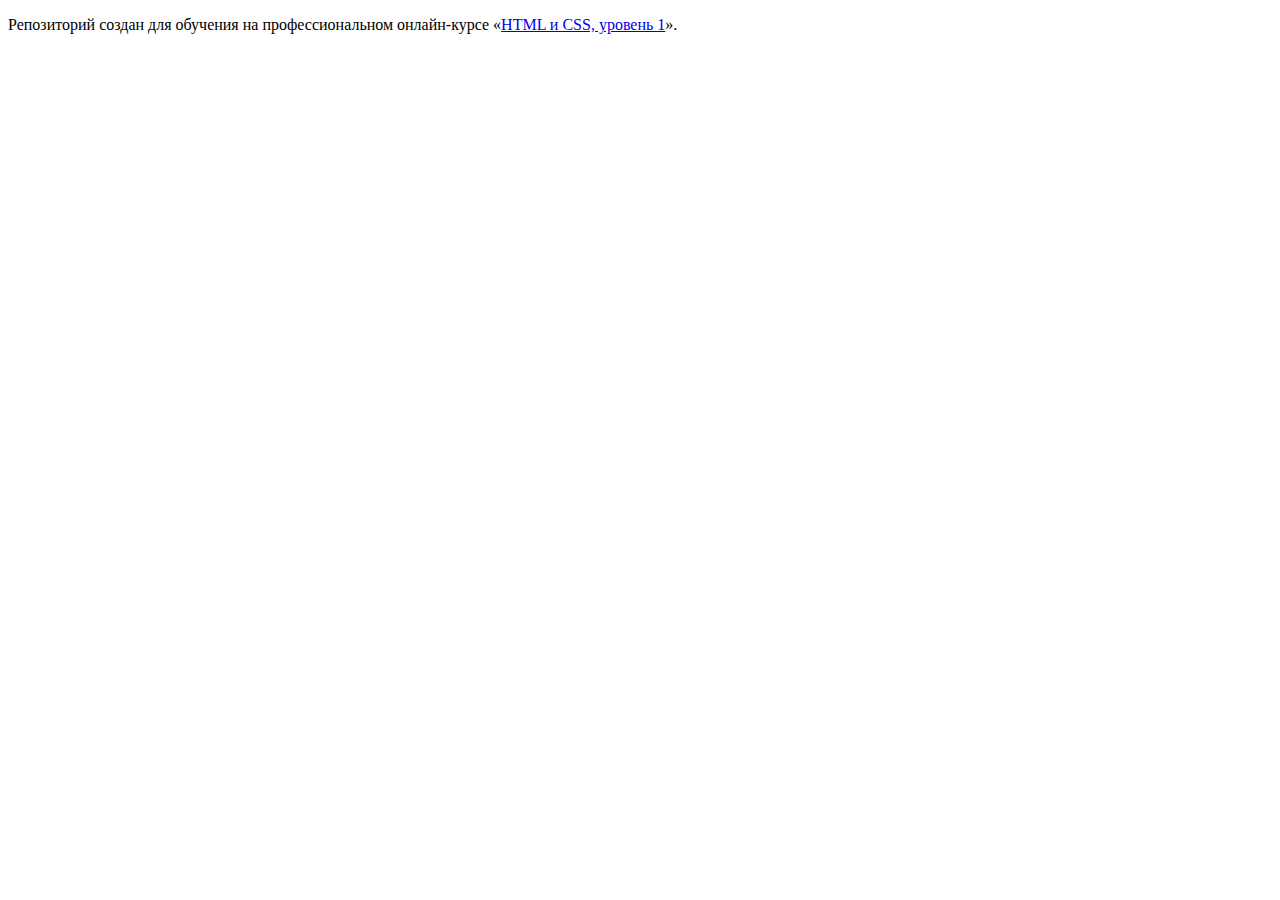
==== index.html @ 5b6b8fe6 ":hatching_chick:" ====
<!DOCTYPE html>
<html lang="ru">
  <head>
    <meta charset="utf-8">
    <title>HTML Academy: Девайс</title>
  </head>
  <body>

    <p>Репозиторий создан для обучения на профессиональном онлайн‑курсе «<a href="https://htmlacademy.ru/intensive/htmlcss">HTML и CSS, уровень 1</a>».</p>

  </body>
</html>
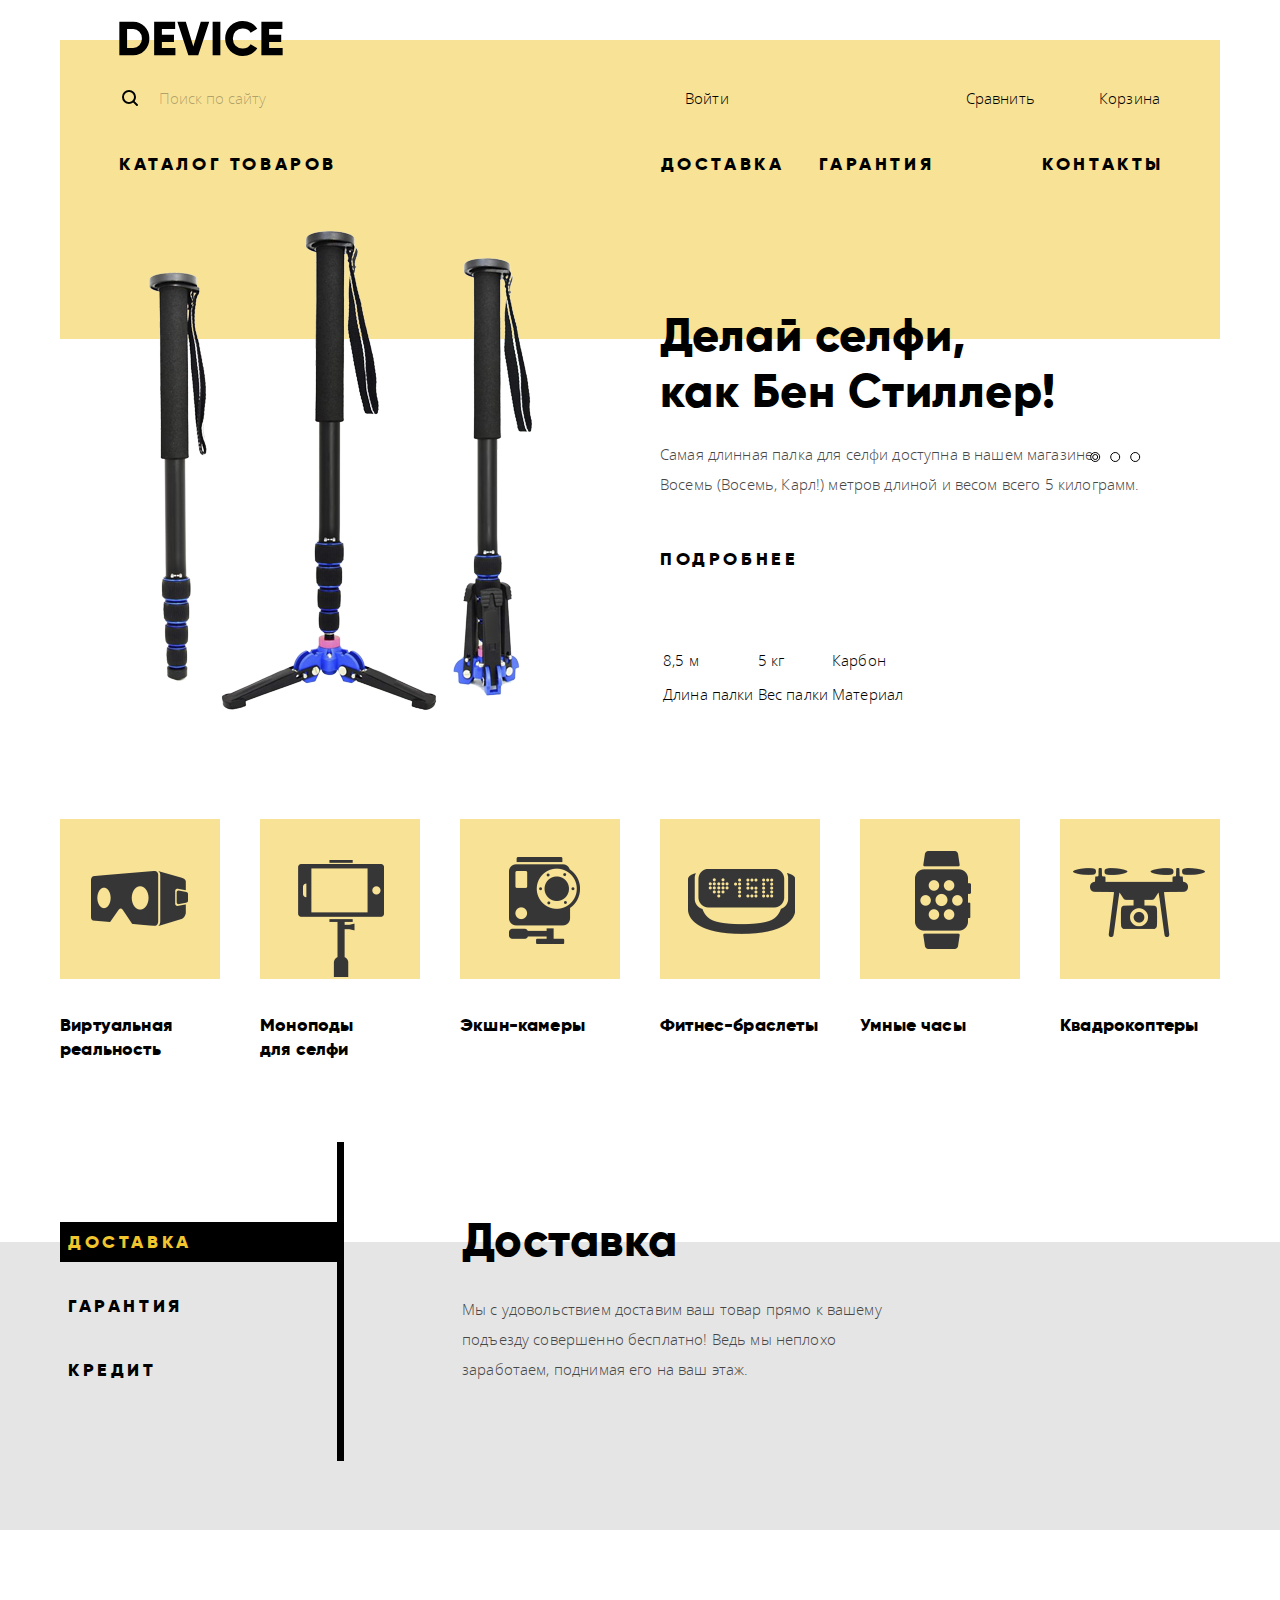
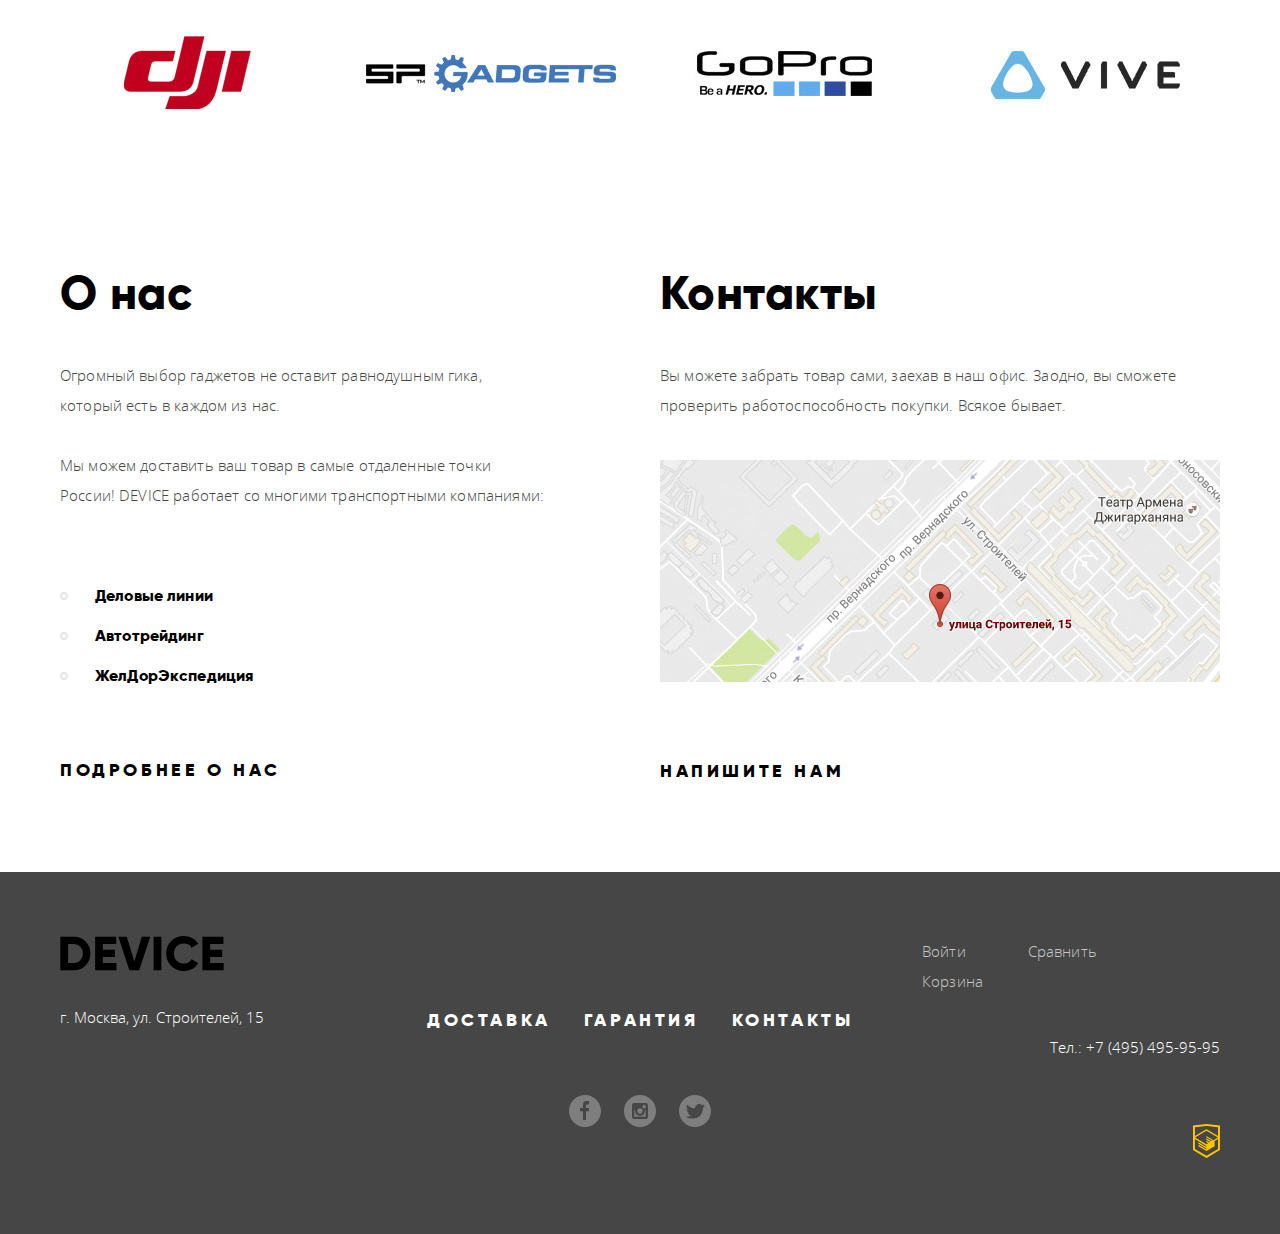
==== commit 55981c4e: "Device22.03" ====
--- a/index.html
+++ b/index.html
@@ -1,12 +1,251 @@
 <!DOCTYPE html>
 <html lang="ru">
-  <head>
-    <meta charset="utf-8">
-    <title>HTML Academy: Девайс</title>
-  </head>
-  <body>
-
-    <p>Репозиторий создан для обучения на профессиональном онлайн‑курсе «<a href="https://htmlacademy.ru/intensive/htmlcss">HTML и CSS, уровень 1</a>».</p>
-
-  </body>
+    <head>
+       <meta charset="utf-8">
+       <title>HTML Academy: Девайс</title>
+       <link rel="stylesheet" href="css/normalize.css">
+       <link rel="stylesheet" href="css/style.css">
+    </head>
+   <body>
+        <header>
+           <div class="container">
+                <h1 class="visually-hidden">Интернет-магазин Девайс</h1>
+                <a class="header-logo" href="#">
+                   <img src="img/svg/logo-device.svg" width="164" height="35" alt="Логотип интернет-магазина «Девайс»">
+                </a>
+                <div class="header-top-wrapper">
+                    <form class="search-form" tabindex="0">
+                        <label for="search-field" class="visually-hidden">Поиск по сайту</label>  
+                        <input type="search" name="search" placeholder="Поиск по сайту" class="search-field" id="search-field">
+                        <div class="actions">
+                            <button type="submit" class="search-button">Найти</button>
+                        </div>
+                    </form>
+                    <ul class="header-user-navigation">
+                        <li class=""><a href="#" class="login-link">Войти</a></li>
+                        <li><a href="#" class="compare-link">Сравнить</a></li>
+                        <li><a href="#" class="basket-link">Корзина</a></li>
+                    </ul>
+                </div>
+                <nav class="main-navigation">
+                    <ul class="site-navigation">
+                        <li class="site-nav-catalog" tabindex="0"><a href="#">Каталог товаров</a>
+                            <ul class="sub-nav">
+                              <div class="sub-nav-wrapper">
+                                   <div class="sub-nav-left">
+                                        <li><a href="#">Виртуальная реальность</a></li>
+                                        <li><a href="catalog.html">Моноподы для селфи</a></li>
+                                        <li><a href="#">Экшн-камеры</a></li>                            
+                                    </div>
+                                    <div class="sub-nav-middle">
+                                        <li><a href="#">Фитнес-браслеты</a></li>                            
+                                        <li><a href="#">Умные часы</a></li>
+                                    </div>   
+                                    <li><a href="#">Квадрокоптеры</a></li>
+                                </div>
+                            </ul>
+                        </li>
+                        <li class="site-nav-delivery"><a href="#">Доставка</a></li>
+                        <li class="site-nav-guarantee"><a href="#">Гарантия</a></li>
+                        <li><a href="#">Контакты</a></li>
+                    </ul>
+                </nav>
+            </div> 
+        </header>
+        <main>
+           <div class="container">
+                <section class="main-benefits-slider">
+                    <h2 class="visually-hidden">Спецпредложения</h2>
+                    <input class="visually-hidden" type="radio" id="benefit-1" name="toggle-benefit" checked>
+                    <input class="visually-hidden" type="radio" id="benefit-2" name="toggle-benefit">
+                    <input class="visually-hidden" type="radio" id="benefit-3" name="toggle-benefit">
+                    <div class="slider-controls-benefits">
+                        <label class="slider-controls-benefit--1" for="benefit-1">Первый слайд</label>
+                        <label class="slider-controls-benefit--2" for="benefit-2">Второй слайд</label>
+                        <label class="slider-controls-benefit--3" for="benefit-3">Третий слайд</label>
+                    </div>
+                    <ul class="slider-list-benefits">
+                        <li class="slider-benefit">
+                          <div class="slider-benefit-wrapper">
+                               <div class="slider-image">
+                                    <img src="img/slider-1.png" width="384" height="486" alt="Селфи палки">
+                                </div>
+                                <div class="slider-content">
+                                    <p class="slider-title">Делай селфи, <br> как Бен Стиллер!</p>
+                                    <p class="slider-text slider-text--1">Самая длинная палка для селфи доступна в нашем магазине. Восемь (Восемь, Карл!) метров длиной и весом всего 5 килограмм.</p>
+                                    <a href="" class="button">Подробнее</a>
+                                    <table>
+                                        <tr>
+                                            <td>8,5 м</td>
+                                            <td>5 кг</td>
+                                            <td>Карбон</td>
+                                        </tr>
+                                        <tr>                                                
+                                            <td>Длина палки</td>
+                                            <td>Вес палки</td>
+                                            <td>Материал</td>
+                                        </tr>
+                                    </table>
+                                </div>
+                            </div>
+                        </li>
+                        <li class="slider-benefit">
+                          <div class="slider-benefit-wrapper">
+                               <div class="slider-image">
+                                   <img src="img/slider-2.png" width="345" height="485" alt="Фитнес-браслеты">
+                               </div>                            
+                                <div class="slider-content">
+                                    <p class="slider-title">Худеем <br> правильно!</p>
+                                    <p class="slider-text slider-text--2">Мотивирующие фитнес-браслеты помогут найти в себе силы не пропускать занятия и соблюдать диету.</p>
+                                    <a href="" class="button">Подробнее</a>
+                                    <table>
+                                        <tr>
+                                            <td>Без подзарядки</td>
+                                        </tr>
+                                        <tr>
+                                            <td>48 часов</td>
+                                        </tr>
+                                    </table>
+                                </div>
+                            </div>
+                        </li>
+                        <li class="slider-benefit">
+                          <div class="slider-benefit-wrapper">
+                               <div class="slider-image">
+                                    <img src="img/slider-3.png" width="526" height="334" alt="Квадрокоптер">
+                                </div>
+                                <div class="slider-content">
+                                    <p class="slider-title">Порхает как бабочка, жалит как пчела!</p>
+                                    <p class="slider-text slider-text--3">Этот обычный, на первый взгляд, квадрокоптер оснащен мощным лазером, замаскированным под стандартную камеру.</p>
+                                    <a href="" class="button">Подробнее</a>
+                                    <table>
+                                        <tr>
+                                            <td>Дальность полета</td>
+                                            <td>Радиус поражения</td>
+                                        </tr>
+                                        <tr>
+                                            <td>800 м</td>
+                                            <td>50 м</td>
+                                        </tr>
+                                    </table>
+                                </div> 
+                             </div>   
+                        </li>
+                    </ul>              
+                </section>
+                <section class="main-catalog">
+                    <h2 class="visually-hidden">Каталог товаров</h2>
+                    <ul class="main-catalog-list">
+                        <li><a href="#" class="main-catalog-element--1">Виртуальная реальность</a></li>
+                        <li><a href="#" class="main-catalog-element--2">Моноподы для селфи</a></li>
+                        <li><a href="#" class="main-catalog-element--3">Экшн-камеры</a></li>
+                        <li><a href="#" class="main-catalog-element--4">Фитнес-браслеты</a></li>
+                        <li><a href="#" class="main-catalog-element--5">Умные часы</a></li>
+                        <li><a href="#" class="main-catalog-element--6">Квадрокоптеры</a></li>
+                    </ul>
+                </section>
+            </div>
+            <section class="main-services">
+               <div class="container">
+                    <h2 class="visually-hidden">Сервисы</h2>
+                    <input class="visually-hidden" type="radio" id="service-1" name="toggle-service" checked>
+                    <input class="visually-hidden" type="radio" id="service-2" name="toggle-service">
+                    <input class="visually-hidden" type="radio" id="service-3" name="toggle-service">
+                    <ul class="slider-controls-services">
+                        <li><label class="slider-controls-service--1 button" for="service-1">Доставка</label></li>
+                        <li><label class="slider-controls-service--2 button" for="service-2">Гарантия</label></li>
+                        <li><label class="slider-controls-service--3 button" for="service-3">Кредит</label></li>
+                    </ul>
+                    <ul class="slider-list-services">
+                        <li class="slider-service slider-service--1">
+                            <h3>Доставка</h3>
+                            <p>Мы с удовольствием доставим ваш товар прямо к вашему подъезду совершенно бесплатно! Ведь мы неплохо заработаем, поднимая его на ваш этаж.</p>
+                        </li>
+                        <li class="slider-service slider-service--2">
+                            <h3>Гарантия</h3>
+                            <p>Если из-за возгорания купленного у нас товара у вас сгорит дом — не переживайте, мы выдадим вам новый.</p>
+                            <p>Товар, не дом, конечно же.</p>
+                        </li>
+                        <li class="slider-service slider-service--3">
+                            <h3>Кредит</h3>
+                            <p>Залезть в долговую яму стало проще! Кредитные консультанты подберут для вас наиболее выгодные условия кредита. Выгодные для нашего банка, разумеется.</p>
+                        </li>                             
+                    </ul>
+                </div> 
+            </section>
+            <div class="container">
+                <section class="popular-brand">
+                    <h2 class="visually-hidden">Производители</h2>
+                    <ul class="brand-list">
+                        <li><a href=""><img src="img/logo-1.jpg" alt="DJI" width="260" height="100"></a></li>
+                        <li><a href=""><img src="img/logo-2.jpg" alt="SP Gadgets" width="260" height="100"></a></li>
+                        <li><a href=""><img src="img/logo-3.jpg" alt="GoPro" width="260" height="100"></a></li>
+                        <li><a href=""><img src="img/logo-4.jpg" alt="VIVE" width="260" height="100"></a></li>
+                    </ul>
+                </section>
+                <div class="main-down-wrapper">
+                    <section class="extra-benefits">
+                        <h2>О нас</h2>
+                        <p>Огромный выбор гаджетов не оставит равнодушным гика, который есть в каждом из нас.</p>
+                        <p>Мы можем доставить ваш товар в самые отдаленные точки России! DEVICE работает со многими транспортными компаниями:</p>
+                        <ul class="delivery-option">
+                            <li>Деловые линии</li>
+                            <li>Автотрейдинг</li>
+                            <li>ЖелДорЭкспедиция</li>
+                        </ul>
+                        <a class="button" href="#">Подробнее о нас</a>
+                    </section>
+                    <section class="main-contacts">
+                        <h2>Контакты</h2>
+                        <p>Вы можете забрать товар сами, заехав в наш офис. Заодно, вы сможете проверить работоспособность покупки. Всякое бывает.</p>
+                        <figure class="map-address">
+                            <a href="img/map-popup.jpg" class="button-map">
+                                <img src="img/map.jpg" width="560" height="222" alt="Офис компании по адресу г. Москва, ул. Строителей, 15">
+                            </a>
+                        </figure>
+                        <a class="contact-button button" href="writeus.html">Напишите нам</a>
+                    </section>
+                </div>
+            </div>
+       </main>
+       <footer>
+           <div class="container">
+               <div class="footer-left-wrapper">
+                    <a class="footer-logo">
+                        <img src="img/svg/logo-device.svg" width="164" height="35" alt="Логотип интернет-магазина «Девайс»">
+                    </a>                
+                    <p>г. Москва, ул. Строителей, 15</p>
+                </div>
+                <div class="footer-middle-wrapper">
+                    <ul class="footer-navigation">
+                        <li><a href="#">Доставка</a></li>
+                        <li><a href="#">Гарантия</a></li>
+                        <li><a href="#">Контакты</a></li>
+                    </ul>
+                    <ul class="footer-social">
+                        <li><a class="social-button" href="#"><span class="visually-hidden">Фейсбук</span>
+                            <svg xmlns="http://www.w3.org/2000/svg" width="32" height="32" viewBox="0 0 32 32"><path fill="#FFF" d="M16 0C7.164 0 0 7.163 0 16s7.164 16 16 16c8.837 0 16-7.164 16-16S24.837 0 16 0zm4.062 9.455h-3.021v3.444h3.021v3.445h-3.021v8.61H14.02v-8.61H11v-3.445h3.021V9.455c0-1.902 1.353-3.445 3.021-3.445h3.021v3.445z"/></svg>
+                        </a></li>
+                        <li><a class="social-button" href="#"><span class="visually-hidden">Инстаграм</span>
+                            <svg xmlns="http://www.w3.org/2000/svg" width="32" height="32" viewBox="0 0 32 32"><g fill="#FFF"><path d="M20.916 16a4.938 4.938 0 1 1-9.877 0c0-.394.051-.773.138-1.14h-.897v6.838h11.396V14.86h-.897c.086.367.137.746.137 1.14z"/><path d="M15.978 18.659c1.466 0 2.659-1.193 2.659-2.659s-1.193-2.659-2.659-2.659c-1.466 0-2.659 1.193-2.659 2.659s1.192 2.659 2.659 2.659zM18.637 10.302h3.039v3.039h-3.039z"/><path d="M16 0C7.164 0 0 7.164 0 16c0 8.837 7.164 16 16 16 8.837 0 16-7.163 16-16 0-8.836-7.163-16-16-16zm7.955 21.698a2.285 2.285 0 0 1-2.279 2.279H10.279A2.285 2.285 0 0 1 8 21.698V10.302a2.286 2.286 0 0 1 2.279-2.279h11.396a2.286 2.286 0 0 1 2.279 2.279v11.396z"/></g></svg>
+                        </a></li>
+                        <li><a class="social-button" href="#"><span class="visually-hidden">Твиттер</span>
+                            <svg xmlns="http://www.w3.org/2000/svg" width="32" height="32" viewBox="0 0 32 32"><path fill="#FFF" d="M16 0C7.164 0 0 7.164 0 16c0 8.837 7.164 16 16 16 8.837 0 16-7.163 16-16 0-8.836-7.163-16-16-16zm7.944 12.809c-.251 6.516-3.463 10.832-10.992 10.702h-.486c-.447 0-4.543-.443-5.344-1.823 2.479.19 4.247-.406 5.12-1.136-1.048-.289-2.923-.461-3.251-2.848.384.104.618.221 1.299.113-1.307-.824-2.758-1.519-2.679-3.643.311.317 1.164.518 1.46.457-.768-.233-2.149-3.244-.974-4.781 1.984 1.79 4.075 3.482 7.804 3.643.227-2.214 1.24-3.699 3.168-4.325 1.84-.479 3.255.26 3.901 1.138.737-.224 1.453-.466 2.193-.685-.004.833-.569 1.463-.935 1.709.747.165 1.423-.475 1.423-.475-.184.963-1.094 1.725-1.707 1.954z"/></svg>
+                        </a></li>
+                   </ul>
+               </div>
+               <div class="footer-right-wrapper">
+                    <ul class="footer-user-navigation">
+                        <li><a href="#" class="login-link">Войти</a></li>
+                        <li><a href="#" class="compare-link">Сравнить</a></li>
+                        <li><a href="#" class="basket-link">Корзина</a></li>
+                    </ul>
+                    <p>Тел.: +7 (495) 495-95-95</p>
+                    <a href="https://htmlacademy.ru/intensive/htmlcss"><span class="visually-hidden">htmlacademy.ru</span>
+                        <svg xmlns="http://www.w3.org/2000/svg" width="26.943" height="34.09" viewBox="0 0 26.943 34.09"><path fill="#FFC600" d="M13.62.017L13.472 0 0 1.412v24.661l13.473 8.017 13.43-7.99.042-.025V1.412L13.62.017zm11.399 12.11L13.495 5.334l-.001-.104-.087.05-.088-.056v.109L1.925 12.118V3.147l11.548-1.212L25.02 3.147v8.98zm-11.614-5.34L24.923 13.5l-4.479 2.64-7.093-4.221-.014 1.415 5.904 3.513-.86.507-5.03-2.992-.014 1.415 3.827 2.275-.782.523-3.031-1.787-.014 1.413 1.853 1.091-1.8 1.081-11.356-6.751 11.371-6.835zm-11.48 8.34l11.411 6.791.016 1.044-7.942-4.728-.015 1.416 7.979 4.795.018 1.076-7.973-4.74-.013 1.414 8.021 4.822.046.025 8.143-4.872-.011-5.177 3.415-2.036v10.021L13.472 31.85 1.925 24.979v-9.852z"/></svg>
+                    </a>
+                </div>
+            </div>
+       </footer>
+   </body>
 </html>
--- a/css/style.css
+++ b/css/style.css
@@ -0,0 +1,1235 @@
+@font-face {
+    font-family: 'gilroylight';
+    src: url('../fonts/gilroylight.woff') format('woff'),
+         url('../fonts/gilroylight.woff2') format('woff2');
+}
+
+@font-face {
+    font-family: 'gilroyextrabold';
+    src: url('../fonts/gilroyextrabold.woff') format('woff'),
+         url('../fonts/gilroyextrabold.woff2') format('woff2');
+}
+
+@font-face {
+    font-family: 'opensans';
+    src: url('../fonts/opensans.woff') format('woff'),
+         url('../fonts/opensans.woff2') format('woff2');
+}
+
+@font-face {
+    font-family: 'opensanslight';
+    src: url('../fonts/opensanslight.woff') format('woff'),
+         url('../fonts/opensanslight.woff2') format('woff2');
+}
+
+*, *::before, *::after {
+    box-sizing: inherit;
+}
+
+html {
+    box-sizing: border-box;
+}
+
+.content-box-component {
+    box-sizing: content-box;
+}
+
+body {
+    margin: 0;
+    padding: 0;
+    padding-top: 40px;
+    
+    font-family: 'opensanslight', Arial, sans-serif;
+    font-size: 15px;
+    line-height: 30px;
+    font-weight: 400;
+    letter-spacing: 0.15px;
+    color: #000000;
+    
+    background-color: #ffffff;
+}
+
+a {
+    text-decoration: none;
+}
+
+img {
+    max-width: 100%;
+    height: auto;
+}
+
+.visually-hidden:not(:focus):not(:active),
+input[type="checkbox"].visually-hidden,
+input[type="radio"].visually-hidden {
+    position: absolute;
+    
+    width: 1px;
+    height: 1px;
+    margin: -1px;
+    border: 0;
+    padding: 0;
+    
+    white-space: nowrap;
+    
+    clip-path: inset(100%);
+    clip: rect(0 0 0 0);
+    overflow: hidden;
+}
+
+.button {
+    display: inline-block;
+    vertical-align: middle;
+    
+    font-family: 'gilroyextrabold', Arial, sans-serif;
+    font-size: 18px;
+    line-height: 24px;
+    font-weight: 700;
+    letter-spacing: 3.6px;
+    color: #000000;
+    text-transform: uppercase;    
+    
+}
+
+.button:hover {
+    background-color: #f0c52e;
+}
+
+.button:focus {
+    color: rgba(0, 0, 0, 0.3);
+    
+    background-color: #f0c52e;
+}
+
+.container {
+    width: 1160px;
+    margin: 0 auto;
+    padding: 0;
+}
+
+
+
+header .container {
+    position: relative;
+    padding: 34px 56px 51px 59px;
+    
+    background-color: #f7e296;
+}
+
+.header-logo {
+    position: absolute;
+    
+    top: -19px;
+    left: 59px;
+}
+
+.header-top-wrapper {
+    display: flex;
+    flex-wrap: wrap;
+    align-items: baseline;
+    margin-bottom: 31px;
+}
+
+.search-form {
+    display: flex;  
+    position: relative;
+}
+
+.search-form::before {
+    content: "";
+    
+    position: absolute;
+    top: 16px;
+    left: 3px;
+    
+    width: 16px;
+    height: 16px;
+    
+    background-image: url("../img/svg/search.svg");
+    background-repeat: no-repeat;
+    background-position: 0 0 ;
+}
+
+.search-field {   
+    width: 356px;
+    padding: 9px 12px 8px 40px;
+    
+    font-size: 15px;
+    line-height: 30px;
+    
+    background-color: transparent;
+    border: none;
+    
+    outline: none; /* delete*/
+}
+
+.search-field:focus {
+    border-bottom: 2px solid #000000;
+}
+
+.search-field::-webkit-input-placeholder {
+    color: rgba(0, 0, 0, 0.3);
+}
+
+.search-field::placeholder {
+    color: rgba(0, 0, 0, 0.3);
+}
+
+.search-field:hover::-webkit-input-placeholder {
+    color: rgba(0, 0, 0, 0.6);
+}
+
+.search-field:hover::placeholder {
+    color: rgba(0, 0, 0, 0.6);
+}
+
+.search-field:focus::-webkit-input-placeholder {
+    color: #000000;
+}
+
+.search-field:focus::placeholder {
+    color: #000000;
+}
+
+.search-button {
+    padding: 14px 19px;
+    
+    background-color: transparent;
+    border: 2px solid #000000;
+}
+
+.search-button:hover {
+    color: #ffffff;
+    
+    background-color: #000000;
+}
+
+.search-button:focus {
+    color: rgba(255, 255, 255, 0.3);
+    
+    background-color: #000000;
+}
+
+.search-form .actions {
+    display: none;
+}
+
+.search-form:focus-within .actions {
+    display: block;
+}
+
+.header-user-navigation {
+    display: flex;
+    flex-wrap: wrap;
+    margin: 0;
+    padding: 0;
+    margin-left: auto;
+    
+    list-style: none;
+}
+
+.header-user-navigation a {
+    color: #000000;
+}
+
+.header-user-navigation .login-link {
+    margin-right: 217px;
+    padding-left: 27px;
+}
+
+.header-user-navigation .compare-link {
+    margin-right: 40px;
+    padding-left: 20px;
+}
+
+.header-user-navigation .basket-link {
+    margin-right: 4px;
+    padding-left: 24px;
+}
+
+.site-navigation {
+    display: flex;
+    flex-wrap: wrap;
+    position: relative;
+    margin: 0;
+    padding: 0;
+    
+    font-family: 'gilroyextrabold', Arial, sans-serif;
+    font-size: 18px;
+    line-height: 24px;
+    font-weight: 700;
+    letter-spacing: 3.6px;
+    text-transform: uppercase;
+    
+    list-style: none;
+}
+
+.site-navigation a {
+    color: #000000;
+}
+
+.site-nav-delivery {
+    margin-right: 35px;
+    margin-left: auto;
+}
+
+.site-nav-guarantee {
+    margin-right: 108px;
+}
+
+.sub-nav {
+    position: absolute;
+    left: -59px;
+    display: none;
+    
+    width: 1160px;
+    padding: 0;
+    margin: 0;
+    padding-top: 21px;
+    padding-left: 60px;
+    padding-right: 60px;
+    padding-bottom: 34px;
+    
+    list-style: none;
+    
+    background-color: #f7e296;
+    
+    z-index: 1;
+}
+
+.site-nav-catalog:hover .sub-nav,
+.site-nav-catalog:focus-within .sub-nav {
+  display: block;
+}
+
+.sub-nav-wrapper {
+    display: flex;
+    flex-wrap: wrap;  
+    align-items: baseline;
+    
+    font-family: 'opensanslight', Arial, sans-serif;
+    font-size: 15px;
+    line-height: 36px;
+    font-weight: 400;
+    letter-spacing: 0.15px;
+    text-transform: none;
+}
+
+.sub-nav-left {
+    margin-right: 58px;
+}
+
+.sub-nav-middle {
+    margin-right: 77px;
+}
+
+.main-benefits-slider {
+    position: relative;
+    padding-bottom: 106px;
+    
+    background-color: #ffffff;
+    background-image: linear-gradient(#f7e296 19%, #ffffff 19% );
+}
+
+.slider-benefit-wrapper {
+    display: flex;
+}
+
+.slider-image {
+    display: flex;
+    justify-content: center;
+    align-items: flex-start;
+    width: 560px;
+    height: 486px;
+}
+
+.slider-content {
+    width: 600px;
+    padding: 80px 60px 0 40px;
+}
+
+.slider-title {    
+    width: 502px;
+    margin: 0;
+    margin-bottom: 20px;
+    
+    font-family: 'gilroyextrabold', Arial, sans-serif;
+    font-size: 47px;
+    line-height: 56px;
+    font-weight: 700;
+    letter-spacing: 0.47px;
+}
+
+.slider-text {
+    margin: 0;
+    margin-bottom: 48px;
+    
+    color: #464646;
+}
+
+.slider-text--1 {
+    width: 482px;
+}
+
+.slider-text--2 {
+    width: 442px;
+}
+
+.slider-text--3 {
+    width: 452px;
+}
+
+.slider-benefit .button {
+    margin-bottom: 71px
+}
+
+.slider-controls-benefits {
+    position: absolute;
+    left: 98%;
+    top: 225px;
+    z-index: 50;
+    
+    width: 160px;
+    height: 10px;
+    
+    text-align: center;
+    font-size: 0;
+    transform: translateX(-98%);
+}
+
+.slider-controls-benefits label {
+    position: relative;
+    
+    display: inline-block;
+    width: 10px;
+    height: 10px;
+    padding: 10px;
+    
+    vertical-align: top;
+    
+    border-radius: 50%;
+    cursor: pointer; 
+}
+
+.slider-controls-benefits label::after {
+    content: "";
+    
+    position: absolute;
+    top: 0px;
+    left: 0px;
+    z-index: 1;
+    
+    width: 10px;
+    height: 10px;
+
+    background-color: #ffffff;
+    border: 1px solid #000000;
+    
+    border-radius: 50%;
+}
+
+.slider-list-benefits {
+    margin: 0;
+    padding: 0;
+    
+    list-style: none;
+}
+
+.slider-benefit {
+    display: none;
+}
+
+#benefit-1:checked ~ .slider-list-benefits .slider-benefit:nth-child(1) {
+    display: block;
+}
+
+#benefit-2:checked ~ .slider-list-benefits .slider-benefit:nth-child(2) {
+    display: block;
+}
+
+#benefit-3:checked ~ .slider-list-benefits .slider-benefit:nth-child(3) {
+    display: block;
+}
+
+#benefit-1:checked ~ .slider-controls-benefits .slider-controls-benefit--1::before,
+#benefit-2:checked ~ .slider-controls-benefits .slider-controls-benefit--2::before,
+#benefit-3:checked ~ .slider-controls-benefits .slider-controls-benefit--3::before {
+    content: "";
+    
+    position: absolute;
+    left: 2px;
+    top: 2px;
+    z-index: 2;
+    
+    width: 6px;
+    height: 6px;
+  
+    background-color: #ffffff;
+    border: 1px solid #000000;
+    
+    border-radius: 50%;
+}
+
+.main-catalog {
+    padding: 0;    
+    padding-bottom: 80px;
+    
+    font-family: 'gilroyextrabold', Arial, sans-serif;
+    font-size: 18px;
+    line-height: 24px;
+    font-weight: 700;
+    letter-spacing: 0.18px;
+}
+
+.main-catalog-list {
+    display: flex;
+    flex-wrap: wrap;
+    margin: 0;
+    padding: 0;
+    
+    list-style: none;
+}
+
+.main-catalog-list li { 
+    position: relative;
+    margin-right: 40px;
+}
+
+.main-catalog-list li:last-child {
+    margin-right: 0;
+}
+
+.main-catalog-list  a { 
+    display: flex;
+    width: 160px;
+    padding-top: 194px;
+    
+    color: #000000;
+}
+
+.main-catalog-element--2 {
+    padding-right: 60px;
+}
+
+.main-catalog-list a::before {
+    content: "";
+    
+    position: absolute;
+    top: 0;
+    left: 0;
+    
+    width: 160px;
+    height: 160px;
+    
+    background-color: #f7e296;
+}
+
+.main-catalog-element--1::after {
+    content: "";
+    
+    position: absolute;
+    top: 52px;
+    left: 31px;
+    
+    width: 97px;
+    height: 55px;
+    
+    background-image: url("../img/popular-1.png");
+    background-repeat: no-repeat;
+    background-position: 0 0 ; 
+    
+    z-index: 1;
+}
+
+.main-catalog-element--2::after {
+    content: "";
+    
+    position: absolute;
+    top: 41px;
+    left: 38px;
+    
+    width: 86px;
+    height: 117px;
+    
+    background-image: url("../img/popular-2.png");
+    background-repeat: no-repeat;
+    background-position: 0 0 ; 
+    
+    z-index: 1;
+}
+
+.main-catalog-element--3::after {
+    content: "";
+    
+    position: absolute;
+    top: 38px;
+    left: 49px;
+    
+    width: 71px;
+    height: 87px;
+    
+    background-image: url("../img/popular-3.png");
+    background-repeat: no-repeat;
+    background-position: 0 0 ; 
+    
+    z-index: 1;
+}
+
+.main-catalog-element--4::after {
+    content: "";
+    
+    position: absolute;
+    top: 50px;
+    left: 28px;
+    
+    width: 107px;
+    height: 65px;
+    
+    background-image: url("../img/popular-4.png");
+    background-repeat: no-repeat;
+    background-position: 0 0 ; 
+    
+    z-index: 1;
+}
+
+.main-catalog-element--5::after {
+    content: "";
+    
+    position: absolute;
+    top: 32px;
+    left: 55px;
+    
+    width: 56px;
+    height: 98px;
+    
+    background-image: url("../img/popular-5.png");
+    background-repeat: no-repeat;
+    background-position: 0 0 ; 
+    
+    z-index: 1;
+}
+
+.main-catalog-element--6::after {
+    content: "";
+    
+    position: absolute;
+    top: 49px;
+    left: 13px;
+    
+    width: 132px;
+    height: 69px;
+    
+    background-image: url("../img/popular-6.png");
+    background-repeat: no-repeat;
+    background-position: 0 0 ; 
+    
+    z-index: 1;
+}
+
+.main-services {
+    background-image: linear-gradient(#ffffff 26%, #e5e5e5 26% );
+}
+
+.main-services .container {
+    display: flex;
+    padding-top: 75px;
+    padding-bottom: 140px;
+    padding-right: 300px;
+    
+    background-image: linear-gradient(#ffffff 26%, #e5e5e5 26% );
+}
+
+.slider-controls-services {
+    position: relative;
+    width: 280px;
+    margin: 0;
+    padding: 0;
+    margin-top: 6px;
+    margin-right: 122px;
+    
+    list-style: none;
+}
+
+.slider-controls-services::after {
+    content: "";
+    
+    position: absolute;
+    top: -80px;
+    right: -4px;
+    
+    width: 7px;
+    height: 319px;
+    
+    background-color: #000000;
+}
+
+.slider-controls-services li {
+    margin-bottom: 24px;
+}
+
+.slider-controls-services li:last-child {
+    margin-bottom: 0;
+}
+
+.slider-controls-services label {
+    padding: 8px;
+}
+
+.slider-list-services {
+    width: 436px;
+    margin: 0;
+    padding: 0;
+    
+    list-style: none;
+}
+
+.slider-list-services h3 { 
+    margin: 0;
+    margin-bottom: 30px;
+    
+    font-family: 'gilroyextrabold', Arial, sans-serif;
+    font-size: 47px;
+    line-height: 48px;
+    font-weight: 700;
+    letter-spacing: 0.47px;
+}
+
+.slider-list-services p {
+    width: 436px;
+    margin: 0;
+    
+    color: #464646;
+}
+
+.slider-service {
+     display: none;
+}
+
+#service-1:checked ~ .slider-list-services .slider-service--1 {
+    display: block;
+}
+
+#service-2:checked ~ .slider-list-services .slider-service--2 {
+    display: block;
+}
+
+#service-3:checked ~ .slider-list-services .slider-service--3 {
+    display: block;
+}
+
+#service-1:checked ~ .slider-controls-services .slider-controls-service--1,
+#service-2:checked ~ .slider-controls-services .slider-controls-service--2,
+#service-3:checked ~ .slider-controls-services .slider-controls-service--3 {
+    width: 278px;
+    color: #f0c52e;
+    
+    background-color: #000000;
+}
+
+.brand-list {
+    display: flex;
+    flex-wrap: wrap;
+    margin: 0;
+    padding: 0;
+    padding-top: 94px;
+    padding-bottom: 93px;    
+    list-style: none;
+}
+
+.brand-list li {
+    width: 260px;
+    height: 100px;
+    margin-right: 40px;
+}
+
+.brand-list li:last-child {
+    margin-right: 0;
+}
+
+.main-down-wrapper {
+    display: flex;    
+    padding-top: 52px;
+    padding-bottom: 88px;
+}
+
+.main-down-wrapper h2 {
+    margin: 0;
+    margin-bottom: 43px;
+    
+    font-family: 'gilroyextrabold', Arial, sans-serif;
+    font-size: 47px;
+    line-height: 48px;
+    font-weight: 700;
+    letter-spacing: 0.47px;
+}
+
+.main-down-wrapper p {
+    margin: 0;
+    
+    color: #464646;
+}
+
+.extra-benefits {
+    width: 485px;
+}
+
+.extra-benefits p {
+    margin-bottom:  30px;
+}
+
+.main-contacts {
+    width: 560px;
+    margin-left: auto;
+}
+
+.delivery-option {
+    margin: 0;
+    padding: 0;
+    margin-top: 66px;
+    margin-bottom: 57px;
+    padding-left: 35px;
+    
+    font-family: 'gilroyextrabold', Arial, sans-serif;
+    font-size: 16px;
+    line-height: 40px;
+    font-weight: 700;
+    
+    list-style: none;
+}
+
+.delivery-option li {
+    position: relative;
+}
+
+.delivery-option li:before {
+    content: ""; 
+    
+    position: absolute;
+    top: 16px;
+    left: -35px;
+    
+    width: 8px;
+    height: 8px;
+    
+    background-color: #ffffff;    
+    border: 2px solid #e6e6e6;
+    border-radius: 50%;
+}
+
+.main-contacts p {
+    margin-bottom:  40px;
+}
+
+.map-address {
+    margin: 0;
+    margin-bottom: 63px;
+}
+
+.breadcrumbs {
+    display: flex;
+    flex-wrap: wrap;
+    margin: 0;
+    padding: 0;
+    
+    list-style: none;
+}
+
+.main-page-wrapper .container {
+    display: flex;
+}
+
+.filters {
+    width: 327px;
+    padding-right: 68px;
+    padding-left: 60px;
+}
+
+.filters h2 {
+    margin: 0;
+}
+
+.filter fieldset {
+    padding: 0;
+    margin: 0;
+    
+    border: none; 
+    border-bottom: 2px solid #000000;
+}
+
+.filter fieldset:last-of-type {
+    border-bottom: none;
+}
+
+.filter ul {
+    margin: 0;
+    padding: 0;
+    
+    list-style: none;
+}
+
+.range-controls {
+    position: relative;
+}
+
+.range-controls .scale {
+    height: 2px;
+    
+    background-color: #dbdbdb;
+}
+
+.range-controls .bar {
+    width: 80%;
+    height: 2px;
+    
+    background-color: #91c92f;
+}
+.range-controls .toggle {
+    position: absolute;
+    top: 0;
+    left: 0;
+    
+    width: 20px;
+    height: 20px;
+    padding: 0;
+    
+    border: 8px solid #ffffff;
+    background-color: #ababab;
+    box-shadow: 0 2px 1px 0 #dadada;
+    border-radius: 50%;
+    
+    cursor: pointer;
+}
+
+.range-controls .toggle-min {
+    left: 20px;
+}
+
+.range-controls .toggle-max {
+    left: 160px;
+}
+
+.price-controls input {
+    width: 90px;
+    border: none; 
+}
+
+.filter-option label {
+    display: flex;
+    
+    align-items: center;
+    
+    cursor: pointer;
+    user-select: none;
+}
+
+.checkbox-on {
+    display: none;
+}
+
+.filter-input-checkbox:checked + label .checkbox-on {
+    display: block;
+}
+
+.filter-input-checkbox:checked + label .checkbox-off {
+    display: none;
+}
+
+.filter-input-checkbox:disabled + label,
+.filter-input-checkbox:disabled + label .checkbox-on,
+.filter-input-checkbox:disabled + label .checkbox-off { 
+    opacity: 0.25;
+}
+
+.filter-input-checkbox:hover ~ label .checkbox {
+    opacity: 0.6; 
+}
+
+.filter-input-checkbox:focus ~ label .checkbox {
+    opacity: 1; 
+}
+
+.radio-on {
+    display: none;
+}
+
+.filter-input-radio:checked + label .radio-on {
+    display: block;
+}
+
+.filter-input-radio:checked + label .radio-off {
+    display: none;
+}
+
+.filter-input-radio:disabled + label,
+.filter-input-radio:disabled + label .radio-on,
+.filter-input-radio:disabled + label .radio-off {
+    opacity: 0.25;
+}
+
+.filter-input-radio:hover ~ label .radio {
+    opacity: 0.6;
+}
+
+.filter-input-radio:focus ~ label .radio {
+    opacity: 1; 
+}
+
+.main-page-right {
+    width: 833px;
+}
+
+.sorting-options {
+    display: flex;
+    align-items: baseline;
+}
+
+.sorting-options h2 {
+    margin: 0;
+}
+
+.sorting-options-left {
+    display: flex;
+    flex-wrap: wrap;
+    margin: 0;
+    padding: 0;
+    
+    list-style: none;
+}
+
+.sorting-options-right {
+    display: flex;
+    flex-wrap: wrap;
+    margin: 0;
+    padding: 0;
+    
+    list-style: none;
+}
+
+.page-catalog {
+     padding: 69px 0 77px 73px;
+}
+
+.catalog-list {
+    display: flex;
+    flex-wrap: wrap;
+    margin: 0;
+    padding: 0;
+    
+    list-style: none;
+}
+
+.catalog-item {
+    position: relative;
+    width: 360px;
+    margin-right: 40px;
+}
+
+.catalog-item:nth-child(2n) {
+    margin-right: 0;
+}
+
+.catalog-item .flag {
+    position: absolute;
+    top: 0px;
+    right: 0px;
+    
+    width: 60px;
+    height: 60px;
+    padding: 10px;
+    
+    color: rgba(0, 0, 0, 0.2);
+    text-transform: uppercase;
+    border: 2px solid rgba(0, 0, 0, 0.1);
+    border-radius: 50%;
+    
+    z-index: 20;
+}
+
+.catalog-item-image {
+    position: relative;
+}
+
+.catalog-item-image .actions { 
+    position: absolute;
+    top: 0;
+    left: 0;
+    
+    width: 360px;
+    height: 380px;
+    padding: 186px 30px 137px 30px;
+    text-align: center;
+    
+    background-color: rgba(238,238,238,0.7);
+    
+    z-index: 10; 
+}
+
+.catalog-item-image .actions {
+/*    display: none;*/
+}
+
+.catalog-item-image:hover .actions {
+    display: block;
+}
+
+.catalog-item-image:focus-within .actions {
+    display: block;
+}
+
+.buy-button {
+    display: block;
+    margin-bottom: 33px;
+}
+
+.marker-button {
+    display: block;
+    
+    font-size: 13px;
+    line-height: 36px;
+    letter-spacing: 0.13px;
+    color: rgba(0, 0, 0, 0.5);    
+}
+
+.pagination-list {
+    display: flex;
+    flex-wrap: wrap;
+    justify-content: space-between;
+    margin: 0;
+    padding: 0;
+    
+    list-style: none;
+    
+    background-color: #ebebeb;
+}
+
+.pagination-item {
+    display: flex;
+    flex-wrap: wrap;
+}
+
+footer {
+    background-color: #464646;
+}
+
+footer .container {
+    display: flex;
+    padding-top: 64px;
+    padding-bottom: 67px;
+    
+    background-color: #464646;
+}
+
+footer .container p {    
+    color: #ffffff;
+}
+
+.footer-left-wrapper {
+    width: 210px;  
+}
+
+.footer-middle-wrapper {
+    width: 440px;
+    margin-left: auto;
+    margin-top: 69px;
+}
+
+.footer-logo {
+    display: block;
+    margin-bottom: 22px;
+}
+
+.footer-left-wrapper p {
+    margin: 0;
+    
+    letter-spacing: normal;
+}
+
+.footer-right-wrapper {
+    width: 360px;    
+}
+
+.footer-navigation,
+.footer-social,
+.footer-user-navigation {
+    display: flex;
+    flex-wrap: wrap;
+    margin: 0;
+    padding: 0;
+    
+    list-style: none;
+}
+
+.footer-navigation{
+    margin-bottom: 60px;  
+    padding-left: 7px;
+}
+
+.footer-navigation li {
+    margin-right: 33px;
+}
+
+.footer-navigation li:last-child {
+    margin-right: 0;
+}
+
+.footer-navigation a {
+    font-family: 'gilroyextrabold', Arial, sans-serif;
+    font-size: 18px;
+    line-height: 24px;
+    font-weight: 700;
+    letter-spacing: 3.6px;
+    text-transform: uppercase;
+    color: #ffffff;
+} 
+
+.footer-social {
+    justify-content: center;
+}
+
+.footer-social li {
+    margin-right: 23px; 
+}
+
+.footer-social li:last-child {
+    margin-right: 0;
+}
+
+.social-button {
+    opacity: 0.3;  
+}
+
+.social-button:hover {
+    opacity: 0.6; 
+}
+
+.social-button:active {
+    opacity: 0.1; 
+}
+
+.footer-user-navigation {
+    margin-bottom: 36px;
+}
+
+.footer-user-navigation li {
+    padding-left: 30px;
+}
+
+.footer-user-navigation li {
+    margin-left: 32px;
+}
+
+.footer-user-navigation a {
+    color: rgba(255, 255, 255, 0.7);
+} 
+
+.footer-right-wrapper p {
+    margin: 0;
+    margin-bottom: 62px; 
+    text-align: right;
+    letter-spacing: normal;
+}
+
+.footer-right-wrapper > a {
+    display: block;
+    text-align: right;
+}
+
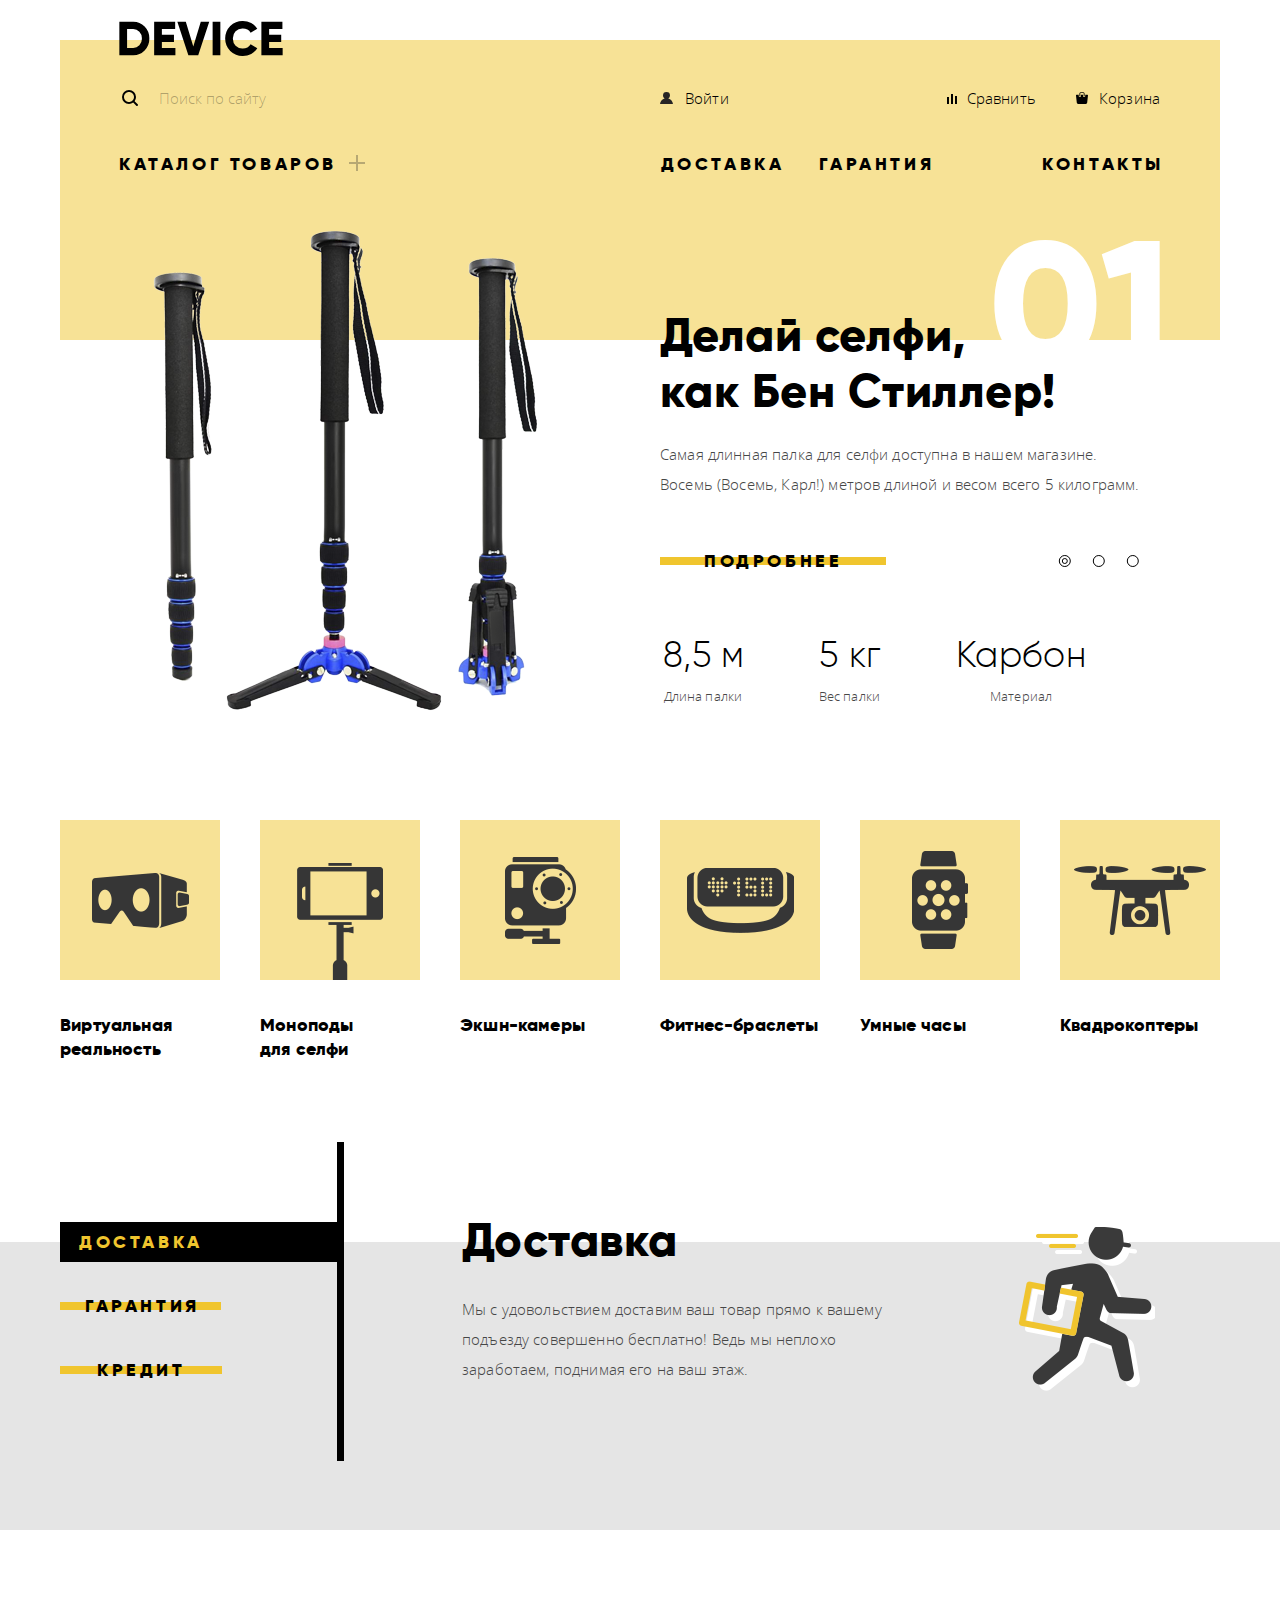
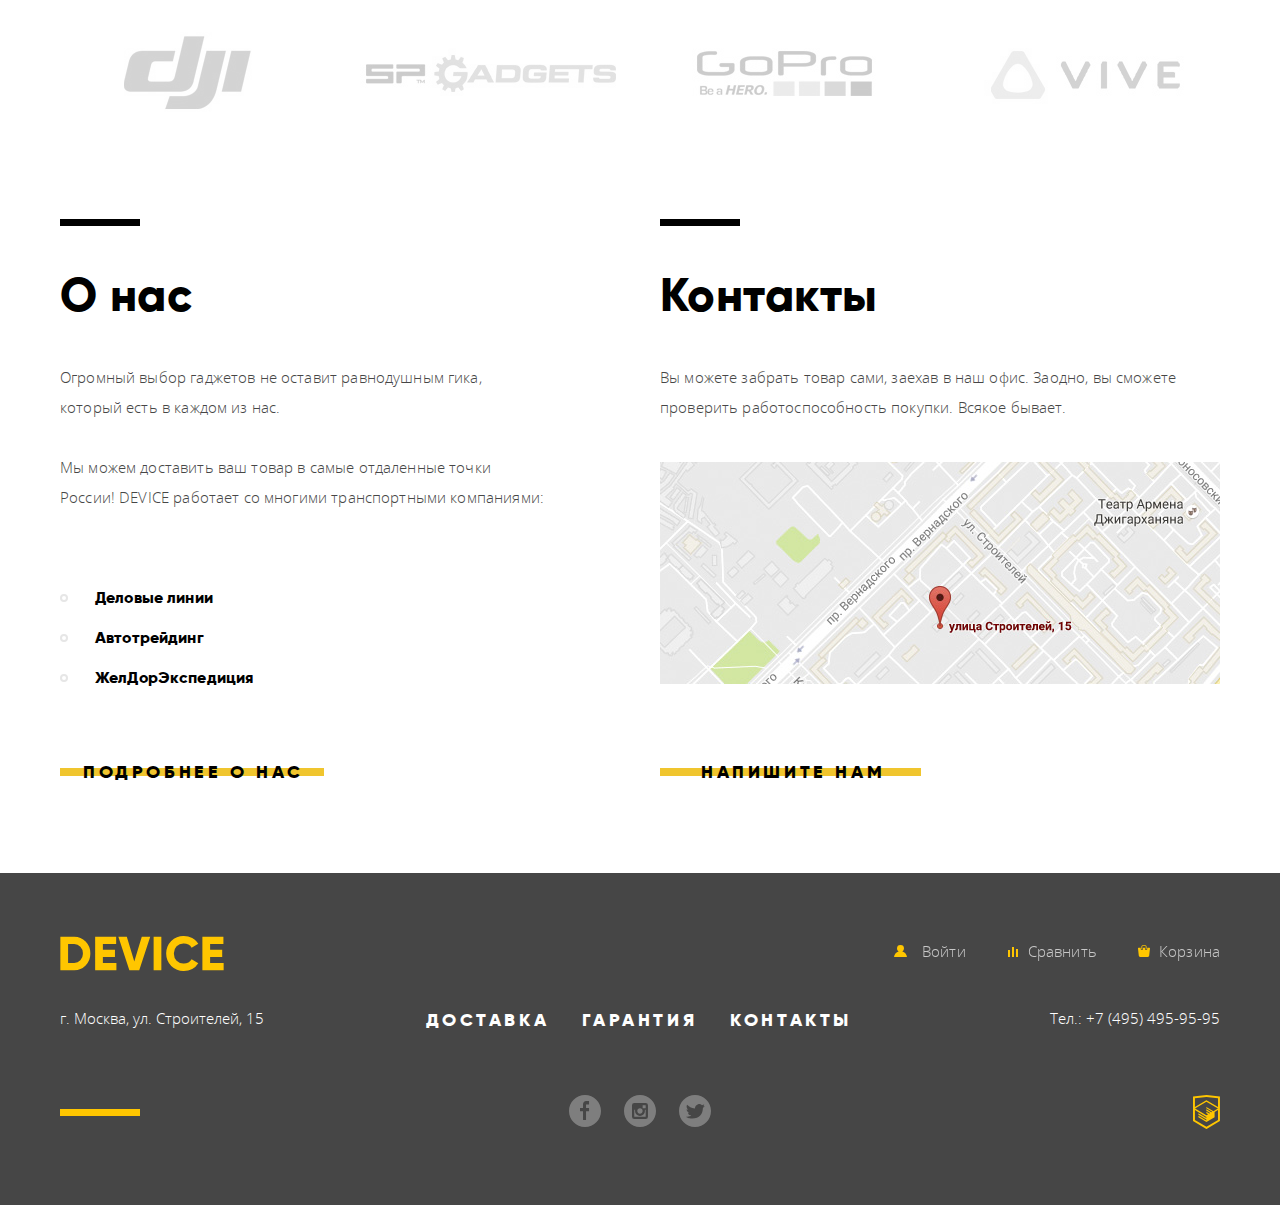
==== commit 2ea9cba6: "Защита Девайс" ====
--- a/index.html
+++ b/index.html
@@ -2,9 +2,10 @@
 <html lang="ru">
     <head>
        <meta charset="utf-8">
+       <meta name="format-detection" content="telephone=no">
        <title>HTML Academy: Девайс</title>
        <link rel="stylesheet" href="css/normalize.css">
-       <link rel="stylesheet" href="css/style.css">
+       <link rel="stylesheet" href="css/style.min.css">
     </head>
    <body>
         <header>
@@ -14,35 +15,29 @@
                    <img src="img/svg/logo-device.svg" width="164" height="35" alt="Логотип интернет-магазина «Девайс»">
                 </a>
                 <div class="header-top-wrapper">
-                    <form class="search-form" tabindex="0">
+                    <form class="search-form" tabindex="0" method="post" action="https://echo.htmlacademy.ru">
                         <label for="search-field" class="visually-hidden">Поиск по сайту</label>  
                         <input type="search" name="search" placeholder="Поиск по сайту" class="search-field" id="search-field">
                         <div class="actions">
                             <button type="submit" class="search-button">Найти</button>
                         </div>
                     </form>
-                    <ul class="header-user-navigation">
-                        <li class=""><a href="#" class="login-link">Войти</a></li>
+                    <ul class="header-user-nav">
+                        <li><a href="#" class="login-link">Войти</a></li>
                         <li><a href="#" class="compare-link">Сравнить</a></li>
                         <li><a href="#" class="basket-link">Корзина</a></li>
                     </ul>
                 </div>
-                <nav class="main-navigation">
-                    <ul class="site-navigation">
+                <nav class="header-nav">
+                    <ul class="site-nav">
                         <li class="site-nav-catalog" tabindex="0"><a href="#">Каталог товаров</a>
                             <ul class="sub-nav">
-                              <div class="sub-nav-wrapper">
-                                   <div class="sub-nav-left">
-                                        <li><a href="#">Виртуальная реальность</a></li>
-                                        <li><a href="catalog.html">Моноподы для селфи</a></li>
-                                        <li><a href="#">Экшн-камеры</a></li>                            
-                                    </div>
-                                    <div class="sub-nav-middle">
-                                        <li><a href="#">Фитнес-браслеты</a></li>                            
-                                        <li><a href="#">Умные часы</a></li>
-                                    </div>   
-                                    <li><a href="#">Квадрокоптеры</a></li>
-                                </div>
+                                <li><a href="#">Виртуальная реальность</a></li>
+                                <li><a href="catalog.html">Моноподы для селфи</a></li>
+                                <li><a href="#">Экшн-камеры</a></li>                            
+                                <li><a href="#">Фитнес-браслеты</a></li>                            
+                                <li><a href="#">Умные часы</a></li>
+                                <li><a href="#">Квадрокоптеры</a></li>
                             </ul>
                         </li>
                         <li class="site-nav-delivery"><a href="#">Доставка</a></li>
@@ -67,23 +62,23 @@
                     <ul class="slider-list-benefits">
                         <li class="slider-benefit">
                           <div class="slider-benefit-wrapper">
-                               <div class="slider-image">
+                               <div class="slider-image slider-image--1">
                                     <img src="img/slider-1.png" width="384" height="486" alt="Селфи палки">
                                 </div>
-                                <div class="slider-content">
-                                    <p class="slider-title">Делай селфи, <br> как Бен Стиллер!</p>
+                                <div class="slider-content slider-number--1">
+                                    <b class="slider-title">Делай селфи, <br> как Бен Стиллер!</b>
                                     <p class="slider-text slider-text--1">Самая длинная палка для селфи доступна в нашем магазине. Восемь (Восемь, Карл!) метров длиной и весом всего 5 килограмм.</p>
-                                    <a href="" class="button">Подробнее</a>
-                                    <table>
+                                    <a href="#" class="button slider-button">Подробнее</a>
+                                    <table class="slider-table">
                                         <tr>
                                             <td>8,5 м</td>
                                             <td>5 кг</td>
                                             <td>Карбон</td>
                                         </tr>
                                         <tr>                                                
-                                            <td>Длина палки</td>
-                                            <td>Вес палки</td>
-                                            <td>Материал</td>
+                                            <th>Длина палки</th>
+                                            <th>Вес палки</th>
+                                            <th>Материал</th>
                                         </tr>
                                     </table>
                                 </div>
@@ -91,57 +86,99 @@
                         </li>
                         <li class="slider-benefit">
                           <div class="slider-benefit-wrapper">
-                               <div class="slider-image">
+                               <div class="slider-image slider-image--2">
                                    <img src="img/slider-2.png" width="345" height="485" alt="Фитнес-браслеты">
                                </div>                            
-                                <div class="slider-content">
-                                    <p class="slider-title">Худеем <br> правильно!</p>
+                                <div class="slider-content slider-number--2">
+                                    <b class="slider-title">Худеем <br> правильно!</b>
                                     <p class="slider-text slider-text--2">Мотивирующие фитнес-браслеты помогут найти в себе силы не пропускать занятия и соблюдать диету.</p>
-                                    <a href="" class="button">Подробнее</a>
-                                    <table>
-                                        <tr>
-                                            <td>Без подзарядки</td>
-                                        </tr>
+                                    <a href="#" class="button slider-button">Подробнее</a>
+                                    <table class="slider-table">
                                         <tr>
                                             <td>48 часов</td>
                                         </tr>
+                                        <tr>                                            
+                                            <th>Без подзарядки</th>
+                                        </tr>
                                     </table>
                                 </div>
                             </div>
                         </li>
                         <li class="slider-benefit">
                           <div class="slider-benefit-wrapper">
-                               <div class="slider-image">
+                               <div class="slider-image slider-image--3">
                                     <img src="img/slider-3.png" width="526" height="334" alt="Квадрокоптер">
                                 </div>
-                                <div class="slider-content">
-                                    <p class="slider-title">Порхает как бабочка, жалит как пчела!</p>
+                                <div class="slider-content slider-number--3">
+                                    <b class="slider-title">Порхает как бабочка, жалит как пчела!</b>
                                     <p class="slider-text slider-text--3">Этот обычный, на первый взгляд, квадрокоптер оснащен мощным лазером, замаскированным под стандартную камеру.</p>
-                                    <a href="" class="button">Подробнее</a>
-                                    <table>
-                                        <tr>
-                                            <td>Дальность полета</td>
-                                            <td>Радиус поражения</td>
-                                        </tr>
+                                    <a href="#" class="button slider-button">Подробнее</a>
+                                    <table class="slider-table">
                                         <tr>
                                             <td>800 м</td>
-                                            <td>50 м</td>
+                                            <td>50 м</td>                                            
+                                        </tr>
+                                        <tr>
+                                            <th>Дальность полета</th>
+                                            <th>Радиус поражения</th>
                                         </tr>
                                     </table>
                                 </div> 
                              </div>   
                         </li>
                     </ul>              
-                </section>
-                <section class="main-catalog">
+                </section> 
+                <section class="product">
                     <h2 class="visually-hidden">Каталог товаров</h2>
-                    <ul class="main-catalog-list">
-                        <li><a href="#" class="main-catalog-element--1">Виртуальная реальность</a></li>
-                        <li><a href="#" class="main-catalog-element--2">Моноподы для селфи</a></li>
-                        <li><a href="#" class="main-catalog-element--3">Экшн-камеры</a></li>
-                        <li><a href="#" class="main-catalog-element--4">Фитнес-браслеты</a></li>
-                        <li><a href="#" class="main-catalog-element--5">Умные часы</a></li>
-                        <li><a href="#" class="main-catalog-element--6">Квадрокоптеры</a></li>
+                    <ul class="product-list">
+                        <li>
+                           <a href="#" class="product-item">
+                                <div class="product-image-wrap">
+                                    <div class="product-image product-image--1"></div>
+                                </div>
+                                <h3 class="product-title">Виртуальная реальность</h3>
+                            </a>
+                        </li>
+                        <li>
+                            <a href="catalog.html" class="product-item product-item--2">
+                                <div class="product-image-wrap">
+                                    <div class="product-image product-image--2"></div>
+                                </div>
+                                <h3 class="product-title">Моноподы для селфи</h3>
+                            </a>
+                        </li>
+                        <li>
+                            <a href="#" class="product-item">
+                                <div class="product-image-wrap">
+                                    <div class="product-image product-image--3"></div>
+                                </div>
+                                <h3 class="product-title">Экшн-камеры</h3>
+                            </a>
+                        </li>
+                        <li>
+                            <a href="#" class="product-item">
+                                <div class="product-image-wrap">
+                                    <div class="product-image product-image--4"></div>
+                                </div>
+                                <h3 class="product-title">Фитнес-браслеты</h3>
+                            </a>
+                        </li>
+                        <li>
+                            <a href="#" class="product-item">
+                                <div class="product-image-wrap">
+                                    <div class="product-image product-image--5"></div>
+                                </div>
+                                <h3 class="product-title">Умные часы</h3>
+                            </a>
+                        </li>
+                        <li>
+                            <a href="#" class="product-item">
+                                <div class="product-image-wrap">
+                                    <div class="product-image product-image--6"></div>
+                                </div>
+                                <h3 class="product-title">Квадрокоптеры</h3>
+                            </a>
+                        </li>
                     </ul>
                 </section>
             </div>
@@ -177,10 +214,10 @@
                 <section class="popular-brand">
                     <h2 class="visually-hidden">Производители</h2>
                     <ul class="brand-list">
-                        <li><a href=""><img src="img/logo-1.jpg" alt="DJI" width="260" height="100"></a></li>
-                        <li><a href=""><img src="img/logo-2.jpg" alt="SP Gadgets" width="260" height="100"></a></li>
-                        <li><a href=""><img src="img/logo-3.jpg" alt="GoPro" width="260" height="100"></a></li>
-                        <li><a href=""><img src="img/logo-4.jpg" alt="VIVE" width="260" height="100"></a></li>
+                        <li><a href="#"><img src="img/logo-1.jpg" alt="DJI" width="260" height="100"></a></li>
+                        <li><a href="#"><img src="img/logo-2.jpg" alt="SP Gadgets" width="260" height="100"></a></li>
+                        <li><a href="#"><img src="img/logo-3.jpg" alt="GoPro" width="260" height="100"></a></li>
+                        <li><a href="#"><img src="img/logo-4.jpg" alt="VIVE" width="260" height="100"></a></li>
                     </ul>
                 </section>
                 <div class="main-down-wrapper">
@@ -203,49 +240,96 @@
                                 <img src="img/map.jpg" width="560" height="222" alt="Офис компании по адресу г. Москва, ул. Строителей, 15">
                             </a>
                         </figure>
-                        <a class="contact-button button" href="writeus.html">Напишите нам</a>
+                        <a class="button contact-button" href="writeus.html">Напишите нам</a>
                     </section>
                 </div>
             </div>
        </main>
        <footer>
            <div class="container">
-               <div class="footer-left-wrapper">
-                    <a class="footer-logo">
-                        <img src="img/svg/logo-device.svg" width="164" height="35" alt="Логотип интернет-магазина «Девайс»">
-                    </a>                
-                    <p>г. Москва, ул. Строителей, 15</p>
-                </div>
-                <div class="footer-middle-wrapper">
-                    <ul class="footer-navigation">
-                        <li><a href="#">Доставка</a></li>
-                        <li><a href="#">Гарантия</a></li>
-                        <li><a href="#">Контакты</a></li>
-                    </ul>
-                    <ul class="footer-social">
-                        <li><a class="social-button" href="#"><span class="visually-hidden">Фейсбук</span>
-                            <svg xmlns="http://www.w3.org/2000/svg" width="32" height="32" viewBox="0 0 32 32"><path fill="#FFF" d="M16 0C7.164 0 0 7.163 0 16s7.164 16 16 16c8.837 0 16-7.164 16-16S24.837 0 16 0zm4.062 9.455h-3.021v3.444h3.021v3.445h-3.021v8.61H14.02v-8.61H11v-3.445h3.021V9.455c0-1.902 1.353-3.445 3.021-3.445h3.021v3.445z"/></svg>
-                        </a></li>
-                        <li><a class="social-button" href="#"><span class="visually-hidden">Инстаграм</span>
-                            <svg xmlns="http://www.w3.org/2000/svg" width="32" height="32" viewBox="0 0 32 32"><g fill="#FFF"><path d="M20.916 16a4.938 4.938 0 1 1-9.877 0c0-.394.051-.773.138-1.14h-.897v6.838h11.396V14.86h-.897c.086.367.137.746.137 1.14z"/><path d="M15.978 18.659c1.466 0 2.659-1.193 2.659-2.659s-1.193-2.659-2.659-2.659c-1.466 0-2.659 1.193-2.659 2.659s1.192 2.659 2.659 2.659zM18.637 10.302h3.039v3.039h-3.039z"/><path d="M16 0C7.164 0 0 7.164 0 16c0 8.837 7.164 16 16 16 8.837 0 16-7.163 16-16 0-8.836-7.163-16-16-16zm7.955 21.698a2.285 2.285 0 0 1-2.279 2.279H10.279A2.285 2.285 0 0 1 8 21.698V10.302a2.286 2.286 0 0 1 2.279-2.279h11.396a2.286 2.286 0 0 1 2.279 2.279v11.396z"/></g></svg>
-                        </a></li>
-                        <li><a class="social-button" href="#"><span class="visually-hidden">Твиттер</span>
-                            <svg xmlns="http://www.w3.org/2000/svg" width="32" height="32" viewBox="0 0 32 32"><path fill="#FFF" d="M16 0C7.164 0 0 7.164 0 16c0 8.837 7.164 16 16 16 8.837 0 16-7.163 16-16 0-8.836-7.163-16-16-16zm7.944 12.809c-.251 6.516-3.463 10.832-10.992 10.702h-.486c-.447 0-4.543-.443-5.344-1.823 2.479.19 4.247-.406 5.12-1.136-1.048-.289-2.923-.461-3.251-2.848.384.104.618.221 1.299.113-1.307-.824-2.758-1.519-2.679-3.643.311.317 1.164.518 1.46.457-.768-.233-2.149-3.244-.974-4.781 1.984 1.79 4.075 3.482 7.804 3.643.227-2.214 1.24-3.699 3.168-4.325 1.84-.479 3.255.26 3.901 1.138.737-.224 1.453-.466 2.193-.685-.004.833-.569 1.463-.935 1.709.747.165 1.423-.475 1.423-.475-.184.963-1.094 1.725-1.707 1.954z"/></svg>
-                        </a></li>
-                   </ul>
+                <div class="footer-top-wrap">
+                     <a class="footer-logo" href="#"><span class="visually-hidden">Логотип интернет-магазина «Девайс»</span>
+                        <svg xmlns="http://www.w3.org/2000/svg" viewBox="0 0 164 35"><path fill="#ffc600" d="m0.35 0.7v33.6h13.532a15.723 15.723 0 0 0 11.72-4.824 16.464 16.464 0 0 0 4.712-11.976 16.465 16.465 0 0 0-4.712-11.976 15.723 15.723 0 0 0-11.72-4.824zm7.733 26.208v-18.819h5.8a8.648 8.648 0 0 1 6.5 2.568 9.412 9.412 0 0 1 2.489 6.84 9.41 9.41 0 0 1-2.489 6.84 8.646 8.646 0 0 1-6.5 2.568h-5.8zm34.8-5.952h12.082v-7.3h-12.086v-5.567h13.291v-7.389h-21.024v33.6h21.265v-7.392h-13.532v-5.952zm36.343 13.344 11.019-33.6h-8.458l-7.491 24.72-7.491-24.72h-8.457l11.019 33.6zm14.4 0h7.733v-33.6h-7.733zm38.615-1.416a15.514 15.514 0 0 0 6.041-5.688l-6.67-3.84a7.488 7.488 0 0 1-3.165 3.024 9.874 9.874 0 0 1-4.664 1.1 9.594 9.594 0 0 1-7.177-2.736 9.907 9.907 0 0 1-2.682-7.248 9.908 9.908 0 0 1 2.682-7.248 9.594 9.594 0 0 1 7.177-2.736 9.914 9.914 0 0 1 4.64 1.08 7.6 7.6 0 0 1 3.189 3.048l6.67-3.84a15.881 15.881 0 0 0-6.09-5.688 17.419 17.419 0 0 0-8.409-2.088 17.12 17.12 0 0 0-17.592 17.472 17.12 17.12 0 0 0 17.589 17.476 17.519 17.519 0 0 0 8.458-2.088zm17.881-11.928h12.082v-7.3h-12.085v-5.567h13.29v-7.389h-21.022v33.6h21.264v-7.392h-13.532v-5.952z"/></svg>
+                    </a>
+                    <ul class="footer-user-nav">
+                        <li><a href="#" class="footer-link footer-login-link">
+                                <svg xmlns="http://www.w3.org/2000/svg" width="13" height="12" viewBox="0 0 13 12"><path fill="#ffc600" d="M.032 12h12.937c-.163-2.643-2.074-4.837-4.671-5.543a3.47 3.47 0 0 0 1.687-2.972 3.485 3.485 0 0 0-6.97 0c0 1.264.68 2.361 1.688 2.972C2.106 7.163.194 9.357.032 12z"/></svg>
+                                <span>Войти</span>
+                            </a>
+                        </li>
+                        <li><a href="#" class="footer-link footer-compare-link">
+                                <svg xmlns="http://www.w3.org/2000/svg" width="10" height="10" viewBox="0 0 10 10"><path fill="#ffc600" d="M8 2h1.984v8H8zM0 3h1.984v7H0zM4 0h2v10H4z"/></svg>
+                                <span>Сравнить</span>
+                            </a>
+                        </li>
+                        <li><a href="#" class="footer-link footer-basket-link">
+                                <svg xmlns="http://www.w3.org/2000/svg" width="12" height="12" viewBox="0 0 12 12"><path fill="#ffc600" d="M11.864 3.017a.429.429 0 0 0-.327-.154H9.225V4.09c0 .563-.484 1.022-1.08 1.022-.594 0-1.078-.458-1.078-1.022V2.863H4.909V4.09c0 .563-.485 1.022-1.08 1.022-.595 0-1.078-.458-1.078-1.022V2.863H.438a.43.43 0 0 0-.327.154.472.472 0 0 0-.108.358l.776 7.134c.015.806.642 1.455 1.411 1.455h7.595c.77 0 1.396-.649 1.411-1.455l.776-7.134a.476.476 0 0 0-.108-.358z"/><path fill="#ffc600" d="M3.829 4.499c.239 0 .433-.184.433-.409V1.84c0-.632.672-1.022 1.295-1.022h1.079c.655 0 1.078.401 1.078 1.022v2.25c0 .225.194.409.431.409.239 0 .433-.184.433-.409V1.84C8.577.773 7.761 0 6.636 0H5.557c-1.19 0-2.159.826-2.159 1.84v2.25c0 .225.194.409.431.409z"/></svg>
+                                <span>Корзина</span>
+                            </a>
+                        </li>
+                    </ul>
                </div>
-               <div class="footer-right-wrapper">
-                    <ul class="footer-user-navigation">
-                        <li><a href="#" class="login-link">Войти</a></li>
-                        <li><a href="#" class="compare-link">Сравнить</a></li>
-                        <li><a href="#" class="basket-link">Корзина</a></li>
-                    </ul>
-                    <p>Тел.: +7 (495) 495-95-95</p>
-                    <a href="https://htmlacademy.ru/intensive/htmlcss"><span class="visually-hidden">htmlacademy.ru</span>
-                        <svg xmlns="http://www.w3.org/2000/svg" width="26.943" height="34.09" viewBox="0 0 26.943 34.09"><path fill="#FFC600" d="M13.62.017L13.472 0 0 1.412v24.661l13.473 8.017 13.43-7.99.042-.025V1.412L13.62.017zm11.399 12.11L13.495 5.334l-.001-.104-.087.05-.088-.056v.109L1.925 12.118V3.147l11.548-1.212L25.02 3.147v8.98zm-11.614-5.34L24.923 13.5l-4.479 2.64-7.093-4.221-.014 1.415 5.904 3.513-.86.507-5.03-2.992-.014 1.415 3.827 2.275-.782.523-3.031-1.787-.014 1.413 1.853 1.091-1.8 1.081-11.356-6.751 11.371-6.835zm-11.48 8.34l11.411 6.791.016 1.044-7.942-4.728-.015 1.416 7.979 4.795.018 1.076-7.973-4.74-.013 1.414 8.021 4.822.046.025 8.143-4.872-.011-5.177 3.415-2.036v10.021L13.472 31.85 1.925 24.979v-9.852z"/></svg>
-                    </a>
+               <div class="footer-down-wrap">
+                   <div class="footer-left-wrapper">              
+                        <p>г. Москва, ул. Строителей, 15</p>
+                    </div>
+                    <div class="footer-middle-wrapper">
+                        <ul class="footer-nav">
+                            <li><a href="#">Доставка</a></li>
+                            <li><a href="#">Гарантия</a></li>
+                            <li><a href="#">Контакты</a></li>
+                        </ul>
+                        <ul class="footer-social">
+                            <li><a class="social-button" href="#"><span class="visually-hidden">Фейсбук</span>
+                                <svg xmlns="http://www.w3.org/2000/svg" width="32" height="32" viewBox="0 0 32 32"><path fill="#FFF" d="M16 0C7.164 0 0 7.163 0 16s7.164 16 16 16c8.837 0 16-7.164 16-16S24.837 0 16 0zm4.062 9.455h-3.021v3.444h3.021v3.445h-3.021v8.61H14.02v-8.61H11v-3.445h3.021V9.455c0-1.902 1.353-3.445 3.021-3.445h3.021v3.445z"/></svg>
+                            </a></li>
+                            <li><a class="social-button" href="#"><span class="visually-hidden">Инстаграм</span>
+                                <svg xmlns="http://www.w3.org/2000/svg" width="32" height="32" viewBox="0 0 32 32"><g fill="#FFF"><path d="M20.916 16a4.938 4.938 0 1 1-9.877 0c0-.394.051-.773.138-1.14h-.897v6.838h11.396V14.86h-.897c.086.367.137.746.137 1.14z"/><path d="M15.978 18.659c1.466 0 2.659-1.193 2.659-2.659s-1.193-2.659-2.659-2.659c-1.466 0-2.659 1.193-2.659 2.659s1.192 2.659 2.659 2.659zM18.637 10.302h3.039v3.039h-3.039z"/><path d="M16 0C7.164 0 0 7.164 0 16c0 8.837 7.164 16 16 16 8.837 0 16-7.163 16-16 0-8.836-7.163-16-16-16zm7.955 21.698a2.285 2.285 0 0 1-2.279 2.279H10.279A2.285 2.285 0 0 1 8 21.698V10.302a2.286 2.286 0 0 1 2.279-2.279h11.396a2.286 2.286 0 0 1 2.279 2.279v11.396z"/></g></svg>
+                            </a></li>
+                            <li><a class="social-button" href="#"><span class="visually-hidden">Твиттер</span>
+                                <svg xmlns="http://www.w3.org/2000/svg" width="32" height="32" viewBox="0 0 32 32"><path fill="#FFF" d="M16 0C7.164 0 0 7.164 0 16c0 8.837 7.164 16 16 16 8.837 0 16-7.163 16-16 0-8.836-7.163-16-16-16zm7.944 12.809c-.251 6.516-3.463 10.832-10.992 10.702h-.486c-.447 0-4.543-.443-5.344-1.823 2.479.19 4.247-.406 5.12-1.136-1.048-.289-2.923-.461-3.251-2.848.384.104.618.221 1.299.113-1.307-.824-2.758-1.519-2.679-3.643.311.317 1.164.518 1.46.457-.768-.233-2.149-3.244-.974-4.781 1.984 1.79 4.075 3.482 7.804 3.643.227-2.214 1.24-3.699 3.168-4.325 1.84-.479 3.255.26 3.901 1.138.737-.224 1.453-.466 2.193-.685-.004.833-.569 1.463-.935 1.709.747.165 1.423-.475 1.423-.475-.184.963-1.094 1.725-1.707 1.954z"/></svg>
+                            </a></li>
+                       </ul>
+                   </div>
+                   <div class="footer-right-wrapper">
+                        <p>Тел.: +7 (495) 495-95-95</p>
+                        <a href="https://htmlacademy.ru/intensive/htmlcss" class="footer-logo-html"><span class="visually-hidden">htmlacademy.ru</span>
+                            <svg xmlns="http://www.w3.org/2000/svg" width="26.943" height="34.09" viewBox="0 0 26.943 34.09"><path fill="#ffc600" d="M13.62.017L13.472 0 0 1.412v24.661l13.473 8.017 13.43-7.99.042-.025V1.412L13.62.017zm11.399 12.11L13.495 5.334l-.001-.104-.087.05-.088-.056v.109L1.925 12.118V3.147l11.548-1.212L25.02 3.147v8.98zm-11.614-5.34L24.923 13.5l-4.479 2.64-7.093-4.221-.014 1.415 5.904 3.513-.86.507-5.03-2.992-.014 1.415 3.827 2.275-.782.523-3.031-1.787-.014 1.413 1.853 1.091-1.8 1.081-11.356-6.751 11.371-6.835zm-11.48 8.34l11.411 6.791.016 1.044-7.942-4.728-.015 1.416 7.979 4.795.018 1.076-7.973-4.74-.013 1.414 8.021 4.822.046.025 8.143-4.872-.011-5.177 3.415-2.036v10.021L13.472 31.85 1.925 24.979v-9.852z"/></svg>
+                        </a>
+                    </div>
                 </div>
             </div>
-       </footer>
-   </body>
-</html>
+       </footer>    
+       
+    <section class="modal modal-contact">
+        <h2 class="visually-hidden">Форма обратной связи</h2>
+        <form class="contact-form" method="post" action="https://echo.htmlacademy.ru">
+           <div class="contact-form-wrap">
+                <p class="modal-user-login">
+                    <label for="user-login">Ваше имя:</label>
+                    <input type="text" id="user-login" name="login" placeholder="Имя Фамилия">
+                </p>
+                <p class="modal-user-mail">
+                    <label for="user-mail">Ваш e-mail:</label>
+                    <input type="text" id="user-mail" name="mail" placeholder="email@example.com">
+                </p>
+            </div>
+            <p class="modal-user-message">
+                <label for="user-message">Текст письма:</label>
+                <textarea id="user-message" name="message" rows="8" placeholder="В свободной форме"></textarea>
+            </p>
+            <button type="submit" class="send-button button">Отправить</button>
+        </form>        
+        <button type="button" class="modal-close">Закрыть</button>
+    </section>
+    
+    <section class="modal modal-map">
+        <h2 class="visually-hidden">Как до нас добраться</h2>
+        <iframe src="https://www.google.com/maps/embed?pb=!1m18!1m12!1m3!1d2674.662240114604!2d37.526629997535856!3d55.68700766825613!2m3!1f0!2f0!3f0!3m2!1i1024!2i768!4f13.1!3m3!1m2!1s0x46b54cf65f5c8955%3A0x694710ccd55501e!2z0YPQuy4g0KHRgtGA0L7QuNGC0LXQu9C10LksIDE1LCDQnNC-0YHQutCy0LAsIDExOTMxMQ!5e0!3m2!1sru!2sru!4v1553456355050" width="960" height="559" allowfullscreen></iframe>
+        <p><img src="img/map-popup.jpg" width="960" height="559" alt="Офис компании по адресу ул. Строителей, 15, г. Москва"></p>
+        <button type="button" class="modal-close">Закрыть</button>
+    </section>
+    
+    <script src="js/script.min.js"></script> 
+</body>
+</html>--- a/css/style.min.css
+++ b/css/style.min.css
@@ -0,0 +1 @@
+@font-face {font-family: 'gilroylight';src: url('../fonts/gilroylight.woff') format('woff'),url('../fonts/gilroylight.woff2') format('woff2');}@font-face {font-family: 'gilroyextrabold';src: url('../fonts/gilroyextrabold.woff') format('woff'),url('../fonts/gilroyextrabold.woff2') format('woff2');}@font-face {font-family: 'opensans';src: url('../fonts/opensans.woff') format('woff'),url('../fonts/opensans.woff2') format('woff2');}@font-face {font-family: 'opensanslight';src: url('../fonts/opensanslight.woff') format('woff'),url('../fonts/opensanslight.woff2') format('woff2');}*, *::before, *::after {-webkit-box-sizing: inherit;box-sizing: inherit;}html {-webkit-box-sizing: border-box;box-sizing: border-box;}.content-box-component {-webkit-box-sizing: content-box;box-sizing: content-box;}body {margin: 0;padding: 0;padding-top: 40px;font-family: 'opensanslight', Arial, sans-serif;font-size: 15px;line-height: 30px;font-weight: 400;letter-spacing: 0.15px;color: #000000;background-color: #ffffff;}a {text-decoration: none;}img {max-width: 100%;height: auto;}.visually-hidden:not(:focus):not(:active),input[type="checkbox"].visually-hidden,input[type="radio"].visually-hidden {position: absolute;width: 1px;height: 1px;margin: -1px;border: 0;padding: 0;white-space: nowrap;-webkit-clip-path: inset(100%);clip-path: inset(100%);clip: rect(0 0 0 0);overflow: hidden;}.button {display: inline-block;vertical-align: middle;padding-top: 8px;padding-bottom: 8px;font-family: 'gilroyextrabold', Arial, sans-serif;font-size: 18px;line-height: 24px;font-weight: 700;letter-spacing: 3.6px;color: #000000;text-transform: uppercase;background-image: -webkit-gradient(linear, left top, left bottom, color-stop(40%, transparent), color-stop(40%, #f0c52e), color-stop(60%, #f0c52e), color-stop(60%, transparent), to(transparent));background-image: linear-gradient(to bottom, transparent 40%, #f0c52e 40%, #f0c52e 60%, transparent 60%, transparent 100%);}.button:hover {background-color: #f0c52e;}.button:focus {color: rgba(0, 0, 0, 0.3);background-color: #f0c52e;}.container {width: 1160px;margin: 0 auto;padding: 0;}header .container {position: relative;padding: 34px 56px 51px 59px;background-color: #f7e296;}.header-logo {position: absolute;top: -19px;left: 59px;}.header-logo:hover {opacity: 0.6;}.header-logo:focus {opacity: 0.3;}.header-top-wrapper {display: -webkit-box;display: -ms-flexbox;display: flex;-ms-flex-wrap: wrap;flex-wrap: wrap;-webkit-box-align: baseline;-ms-flex-align: baseline;align-items: baseline;margin-bottom: 31px;}.search-form {display: -webkit-box;display: -ms-flexbox;display: flex;position: relative;}.search-form::before {content: "";position: absolute;top: 16px;left: 3px;width: 16px;height: 16px;background-image: url("../img/svg/search.svg");background-repeat: no-repeat;background-position: 0 0 ;}.search-field {width: 356px;padding: 9px 12px 8px 40px;font-size: 15px;line-height: 30px;background-color: transparent;border: none;}.search-field:focus {border-bottom: 2px solid #000000;}.search-field::-webkit-input-placeholder {color: rgba(0, 0, 0, 0.3);}.search-field:-ms-input-placeholder {color: rgba(0, 0, 0, 0.3);}.search-field::-ms-input-placeholder {color: rgba(0, 0, 0, 0.3);}.search-field::placeholder {color: rgba(0, 0, 0, 0.3);}.search-field:hover::-webkit-input-placeholder {color: rgba(0, 0, 0, 0.6);}.search-field:hover:-ms-input-placeholder {color: rgba(0, 0, 0, 0.6);}.search-field:hover::-ms-input-placeholder {color: rgba(0, 0, 0, 0.6);}.search-field:hover::placeholder {color: rgba(0, 0, 0, 0.6);}.search-field:focus::-webkit-input-placeholder {color: #000000;}.search-field:focus:-ms-input-placeholder {color: #000000;}.search-field:focus::-ms-input-placeholder {color: #000000;}.search-field:focus::placeholder {color: #000000;}.search-button {padding: 14px 19px;background-color: transparent;border: 2px solid #000000;}.search-button:hover {color: #ffffff;background-color: #000000;}.search-button:focus {color: rgba(255, 255, 255, 0.3);background-color: #000000;}.search-form .actions {display: none;}.search-form:focus-within .actions {display: block;}.header-user-nav {display: -webkit-box;display: -ms-flexbox;display: flex;-ms-flex-wrap: wrap;flex-wrap: wrap;margin: 0;padding: 0;margin-left: auto;list-style: none;}.header-user-nav a {color: #000000;}.header-user-nav .login-link {position: relative;margin-right: 208px;padding-left: 30px;}.header-user-nav .user-link {position: relative;margin-right: 19px;padding-left: 30px;}.header-user-nav .login-link::before,.header-user-nav .user-link::before {content: "";position: absolute;top: 4px;left: 5px;width: 13px;height: 12px;background-image: url("../img/svg/user.svg");background-repeat: no-repeat;background-position: 0 0 ;}.header-user-nav .compare-link {position: relative;margin-right: 33px;padding-left: 30px;}.header-user-nav .compare-link::before{content: "";position: absolute;top: 6px;left: 10px;width: 10px;height: 10px;background-image: url("../img/svg/compare.svg");background-repeat: no-repeat;background-position: 0 0 ;}.header-user-nav .basket-link {position: relative;margin-right: 4px;padding-left: 30px;}.header-user-nav .basket-link::before {content: "";position: absolute;top: 4px;left: 7px;width: 12px;height: 12px;background-image: url("../img/svg/cart.svg");background-repeat: no-repeat;background-position: 0 0 ;}.header-user-nav a:hover {opacity: 0.6;}.header-user-nav a:hover::before {opacity: 0.6;}.header-user-nav a:focus {opacity: 0.3;}.header-user-nav a:focus::before {opacity: 0.3;}.header-exit-link {margin-right: 55px;}.header-user-nav .header-link-current,.header-user-nav .header-link-current:hover,.header-user-nav .header-link-current:focus {opacity: 0.3;}.header-nav {font-family: 'gilroyextrabold', Arial, sans-serif;font-size: 18px;line-height: 24px;font-weight: 700;letter-spacing: 3.6px;text-transform: uppercase;}.site-nav {display: -webkit-box;display: -ms-flexbox;display: flex;-ms-flex-wrap: wrap;flex-wrap: wrap;position: relative;margin: 0;padding: 0;list-style: none;}.site-nav a {color: #000000;}.site-nav a:hover {opacity: 0.6;}.site-nav a:focus {opacity: 0.3;}.site-nav-delivery {margin-right: 35px;margin-left: auto;}.site-nav-guarantee {margin-right: 108px;}.site-nav-catalog {position: relative;}.site-nav-catalog::after {content: "";position: absolute;top: 3px;right: -28px;width: 16px;height: 16px;background-image: url("../img/svg/plus.svg");background-repeat: no-repeat;background-position: 0 0 ;opacity: 0.3;}.sub-nav {position: absolute;left: -59px;display: none;width: 1160px;height: 164px;padding: 0;margin: 0;padding-top: 20px;padding-left: 60px;padding-right: 60px;padding-bottom: 34px;list-style: none;background-color: #f7e296;z-index: 1;}.sub-nav li {margin-right: 59px;}.sub-nav li:nth-child(4) {margin-right: 74px;}.sub-nav li:nth-child(5) {margin-bottom: 36px;}.sub-nav li:last-child {margin-right: 0;}.site-nav-catalog:hover .sub-nav,.site-nav-catalog:focus-within .sub-nav {display: -webkit-box;display: -ms-flexbox;display: flex;-ms-flex-wrap: wrap;flex-wrap: wrap;-webkit-box-orient: vertical;-webkit-box-direction: normal;-ms-flex-direction: column;flex-direction: column;-ms-flex-line-pack: start;align-content: flex-start;}.sub-nav {font-family: 'opensanslight', Arial, sans-serif;font-size: 15px;line-height: 36px;font-weight: 400;letter-spacing: 0.15px;text-transform: none;}.main-benefits-slider {position: relative;padding-bottom: 93px;background-color: #ffffff;background-image: -webkit-gradient(linear, left top, left bottom, color-stop(19%, #f7e296), color-stop(19%, #ffffff) );background-image: linear-gradient(#f7e296 19%, #ffffff 19% );}.slider-list-benefits {margin: 0;padding: 0;list-style: none;}.slider-benefit-wrapper {display: -webkit-box;display: -ms-flexbox;display: flex;}.slider-image {display: -webkit-box;display: -ms-flexbox;display: flex;-webkit-box-pack: center;-ms-flex-pack: center;justify-content: center;-webkit-box-align: start;-ms-flex-align: start;align-items: flex-start;width: 580px;height: 500px;}.slider-image--1 {padding-right: 10px;}.slider-image--2 {padding-top: 15px;padding-left: 5px;}.slider-image--3 {padding-top: 65px;padding-left: 15px;}.slider-content {position: relative;width: 580px;padding: 80px 60px 0 20px;}.slider-number--1::before {content: "01";position: absolute;top: -12px;right: 46px;font-family: 'gilroyextrabold', Arial, sans-serif;font-size: 179px;line-height: 179px;font-weight: 700;letter-spacing: 1.79px;color: #ffffff;}.slider-number--2::before {content: "02";position: absolute;top: -12px;right: 46px;font-family: 'gilroyextrabold', Arial, sans-serif;font-size: 179px;line-height: 179px;font-weight: 700;letter-spacing: 1.79px;color: #ffffff;}.slider-number--3::before {content: "03";position: absolute;top: -12px;right: 46px;font-family: 'gilroyextrabold', Arial, sans-serif;font-size: 179px;line-height: 179px;font-weight: 700;letter-spacing: 1.79px;color: #ffffff;}.slider-title {display: block;position: relative;width: 502px;margin: 0;margin-bottom: 20px;font-family: 'gilroyextrabold', Arial, sans-serif;font-size: 47px;line-height: 56px;font-weight: 700;letter-spacing: 0.47px;}.slider-text {margin: 0;margin-bottom: 42px;color: #464646;}.slider-text--1 {width: 482px;}.slider-text--2 {width: 442px;}.slider-text--3 {width: 452px;}.slider-table th {padding-right: 73px;font-family: 'opensanslight', Arial, sans-serif;font-size: 13px;line-height: 20px;font-weight: 400;letter-spacing: 0.13px;color: #464646;}.slider-table th:last-child {padding-right: 0;}.slider-table td {padding-right: 71px;padding-bottom: 4px;font-family: 'gilroylight', Arial, sans-serif;font-size: 36px;line-height: 48px;font-weight: 400;letter-spacing: 0.36px;}.slider-table td:last-child {padding-right: 0;}.slider-button {padding-left: 44px;padding-right: 44px;margin-bottom: 47px}.slider-controls-benefits {position: absolute;left: 97%;top: 328px;z-index: 50;width: 160px;height: 10px;text-align: center;font-size: 0;-webkit-transform: translateX(-97%);transform: translateX(-97%);}.slider-controls-benefits label {position: relative;display: inline-block;vertical-align: top;width: 12px;height: 12px;padding: 17px;border-radius: 50%;cursor: pointer;}.slider-controls-benefits label::after {content: "";position: absolute;top: 0px;left: 0px;z-index: 1;width: 12px;height: 12px;background-color: #ffffff;border: 1px solid #000000;border-radius: 50%;}.slider-benefit {display: none;}#benefit-1:checked ~ .slider-list-benefits .slider-benefit:nth-child(1) {display: block;}#benefit-2:checked ~ .slider-list-benefits .slider-benefit:nth-child(2) {display: block;}#benefit-3:checked ~ .slider-list-benefits .slider-benefit:nth-child(3) {display: block;}#benefit-1:checked ~ .slider-controls-benefits .slider-controls-benefit--1::before,#benefit-2:checked ~ .slider-controls-benefits .slider-controls-benefit--2::before,#benefit-3:checked ~ .slider-controls-benefits .slider-controls-benefit--3::before {content: "";position: absolute;left: 3px;top: 3px;z-index: 2;width: 6px;height: 6px;background-color: #ffffff;border: 1px solid #000000;border-radius: 50%;}.product {padding: 0;padding-bottom: 80px;}.product-list {display: -webkit-box;display: -ms-flexbox;display: flex;-ms-flex-wrap: wrap;flex-wrap: wrap;margin: 0;padding: 0;list-style: none;}.product-list li:not(:last-child) {margin-right: 40px;}.product-list a {display: -webkit-box;display: -ms-flexbox;display: flex;-ms-flex-wrap: wrap;flex-wrap: wrap;width: 160px;color: #000000;}.product-title {margin: 0;font-family: 'gilroyextrabold', Arial, sans-serif;font-size: 18px;line-height: 24px;font-weight: 700;letter-spacing: 0.18px;}.product-image-wrap {display: -webkit-box;display: -ms-flexbox;display: flex;-webkit-box-align: center;-ms-flex-align: center;align-items: center;-webkit-box-pack: center;-ms-flex-pack: center;justify-content: center;width: 160px;height: 160px;margin-bottom: 33px;background-color: #f7e296;}.product-item--2 .product-image-wrap {-webkit-box-align: end;-ms-flex-align: end;align-items: flex-end;}.product-item--2 h3 {padding-right: 60px;}.product-image--1 {width: 97px;height: 55px;background-image: url("../img/popular-1.png");background-repeat: no-repeat;}.product-image--2 {width: 86px;height: 117px;background-image: url("../img/popular-2.png");background-repeat: no-repeat;}.product-image--3 {width: 71px;height: 87px;background-image: url("../img/popular-3.png");background-repeat: no-repeat;}.product-image--4 {width: 107px;height: 65px;background-image: url("../img/popular-4.png");background-repeat: no-repeat;}.product-image--5 {width: 56px;height: 98px;background-image: url("../img/popular-5.png");background-repeat: no-repeat;}.product-image--6 {width: 132px;height: 69px;background-image: url("../img/popular-6.png");background-repeat: no-repeat;}.product-item:hover .product-image-wrap {background-color: #f0c52e;}.product-item:focus .product-image,.product-item:focus .product-title {opacity: 0.3;}.main-services {background-image: -webkit-gradient(linear, left top, left bottom, color-stop(26%, #ffffff), color-stop(26%, #e5e5e5) );background-image: linear-gradient(#ffffff 26%, #e5e5e5 26% );}.main-services .container {display: -webkit-box;display: -ms-flexbox;display: flex;padding-top: 75px;padding-bottom: 140px;padding-right: 300px;background-image: -webkit-gradient(linear, left top, left bottom, color-stop(26%, #ffffff), color-stop(26%, #e5e5e5) );background-image: linear-gradient(#ffffff 26%, #e5e5e5 26% );}.slider-controls-services {position: relative;width: 280px;margin: 0;padding: 0;margin-top: 6px;margin-right: 122px;list-style: none;}.slider-controls-services::after {content: "";position: absolute;top: -80px;right: -4px;width: 7px;height: 319px;background-color: #000000;}.slider-controls-services li:not(:last-child) {margin-bottom: 24px;}.slider-controls-service--1 {padding: 8px 17px 8px 19px;}.slider-controls-service--2 {padding: 8px 21px 8px 25px;}.slider-controls-service--3 {padding: 8px 36px 8px 37px;}.slider-list-services {position: relative;width: 436px;margin: 0;padding: 0;list-style: none;}.slider-list-services h3 {margin: 0;margin-bottom: 30px;font-family: 'gilroyextrabold', Arial, sans-serif;font-size: 47px;line-height: 48px;font-weight: 700;letter-spacing: 0.47px;}.slider-list-services p {width: 436px;margin: 0;color: #464646;}.slider-service--1::before {content: "";position: absolute;top: 11px;right: -257px;width: 136px;height: 164px;background-image: url("../img/delivery.png");background-repeat: no-repeat;background-position: 0 0 ;}.slider-service--2::before {content: "";position: absolute;top: -14px;right: -276px;width: 171px;height: 194px;background-image: url("../img/warranty.png");background-repeat: no-repeat;background-position: 0 0 ;}.slider-service--3::before {content: "";position: absolute;top: -11px;right: -254px;width: 156px;height: 186px;background-image: url("../img/credit.png");background-repeat: no-repeat;background-position: 0 0 ;}.slider-service {display: none;}#service-1:checked ~ .slider-list-services .slider-service--1 {display: block;}#service-2:checked ~ .slider-list-services .slider-service--2 {display: block;}#service-3:checked ~ .slider-list-services .slider-service--3 {display: block;}#service-1:checked ~ .slider-controls-services .slider-controls-service--1,#service-2:checked ~ .slider-controls-services .slider-controls-service--2,#service-3:checked ~ .slider-controls-services .slider-controls-service--3 {width: 278px;color: #f0c52e;background-color: #000000;background-image: none;}.brand-list {display: -webkit-box;display: -ms-flexbox;display: flex;-ms-flex-wrap: wrap;flex-wrap: wrap;margin: 0;padding: 0;padding-top: 94px;padding-bottom: 93px;list-style: none;}.brand-list li {width: 260px;height: 100px;margin-right: 40px;}.brand-list li:last-child {margin-right: 0;}.brand-list a {-webkit-filter: grayscale(100%);filter: grayscale(100%);opacity: 0.2;}.brand-list a:hover {-webkit-filter: none;filter: none;opacity: 1;}.main-down-wrapper {display: -webkit-box;display: -ms-flexbox;display: flex;padding-top: 54px;padding-bottom: 81px;}.main-down-wrapper h2 {margin: 0;margin-bottom: 43px;font-family: 'gilroyextrabold', Arial, sans-serif;font-size: 47px;line-height: 48px;font-weight: 700;letter-spacing: 0.47px;}.main-down-wrapper p {margin: 0;color: #464646;}.extra-benefits {position: relative;width: 485px;}.extra-benefits::before {content: "";position: absolute;top: -52px;left: 0px;width: 80px;height: 7px;background-color: #000000;}.main-contacts {position: relative;width: 560px;margin-left: auto;}.main-contacts::before {content: "";position: absolute;top: -52px;left: 0px;width: 80px;height: 7px;background-color: #000000;}.extra-benefits p {margin-bottom: 30px;}.delivery-option {margin: 0;padding: 0;margin-top: 66px;margin-bottom: 54px;padding-left: 35px;font-family: 'gilroyextrabold', Arial, sans-serif;font-size: 16px;line-height: 40px;font-weight: 700;list-style: none;}.delivery-option li {position: relative;}.delivery-option li:before {content: "";position: absolute;top: 16px;left: -35px;width: 8px;height: 8px;background-color: #ffffff;border: 2px solid #e6e6e6;border-radius: 50%;}.extra-benefits .button {padding: 8px 20px 8px 23px;}.main-contacts p {margin-bottom: 40px;}.map-address {margin: 0;margin-bottom: 59px;}.contact-button {padding: 8px 36px 8px 41px;}.page-title {margin: 0;padding: 37px 61px 24px 60px;font-family: 'gilroyextrabold', Arial, sans-serif;font-size: 47px;line-height: 48px;font-weight: 700;letter-spacing: 0.47px;}.breadcrumbs {display: -webkit-box;display: -ms-flexbox;display: flex;-ms-flex-wrap: wrap;flex-wrap: wrap;margin: 0;padding: 0 60px 47px 60px;list-style: none;font-family: 'opensanslight', Arial, sans-serif;font-size: 14px;line-height: 24px;letter-spacing: 0.14px;color: rgba(0, 0, 0, 0.3);}.breadcrumbs li {position: relative;margin-right: 37px;}.breadcrumbs li:last-child {margin-right: 0;}.breadcrumbs li:not(:last-child)::after {content: "";position: absolute;top: 9px;right: -20px;width: 4px;height: 7px;background-image: url("../img/svg/nav-arrow.svg");background-repeat: no-repeat;background-position: 0 0 ;}.breadcrumbs a {color: rgba(0, 0, 0, 0.3);}.breadcrumbs a:hover {color: rgba(0, 0, 0, 0.6);}.breadcrumbs a:focus {color: rgba(0, 0, 0, 0.1);}.main-top-wrap {display: -webkit-box;display: -ms-flexbox;display: flex;}.main-top-title {-webkit-box-flex: 1;-ms-flex-positive: 1;flex-grow: 1;background-color: #d9d9d9;}.main-top-sorting {-webkit-box-flex: 1;-ms-flex-positive: 1;flex-grow: 1;background-color: #ebebeb;}.main-top-wrap h2 {margin: 0;font-family: 'gilroyextrabold', Arial, sans-serif;font-size: 16px;line-height: 24px;font-weight: 700;letter-spacing: 3.2px;text-transform: uppercase;}.main-top-title h2 {width: 327px;margin-left: auto;padding: 23px;padding-left: 60px;}.sorting-options {display: -webkit-box;display: -ms-flexbox;display: flex;-webkit-box-align: baseline;-ms-flex-align: baseline;align-items: baseline;width: 833px;padding-top: 23px;padding-bottom: 23px;padding-left: 73px;}.sorting-options-left {display: -webkit-box;display: -ms-flexbox;display: flex;-ms-flex-wrap: wrap;flex-wrap: wrap;margin: 0;padding: 0;list-style: none;}.sorting-options-right {position: relative;width: 60px;margin: 0;padding: 0;margin-left: auto;list-style: none;}.sorting-options li {font-family: 'opensans', Arial, sans-serif;font-size: 14px;line-height: 18px;font-weight: 400;letter-spacing: normal;}.sorting-options h2 {margin-right: 56px;}.sorting-options-left li:not(:last-child) {margin-right: 29px;}.sorting-options a {color: rgba(0, 0, 0, 0.3);}.sorting-options a:hover {color: rgba(0, 0, 0, 0.6);}.sorting-options a:focus {color: #000000;}.sort-options-current a {color: #000000;}.sort-options-current a:hover {color: #000000;}.sort-increase {content: "";position: absolute;top: -10px;left: 19px;width: 11px;height: 10px;background-image: url("../img/svg/icon-up-dir.svg");background-repeat: no-repeat;background-position: 0 0 ;opacity: 0.2;}.sort-decrease {content: "";position: absolute;top: -10px;right: 0px;width: 11px;height: 10px;background-image: url("../img/svg/icon-down-dir.svg");background-repeat: no-repeat;background-position: 0 0 ;opacity: 0.2;}.sort-increase:hover,.sort-decrease:hover {opacity: 0.4;}.sort-increase:focus,.sort-decrease:focus {opacity: 1;}.sort-current {opacity: 1;}.sort-current:hover {opacity: 1;}.main-page-wrap {display: -webkit-box;display: -ms-flexbox;display: flex;}.filters {background-color: #ebebeb;-webkit-box-flex: 1;-ms-flex-positive: 1;flex-grow: 1;}.catalog-wrap {-webkit-box-flex: 1;-ms-flex-positive: 1;flex-grow: 1;}.filter-wrap {width: 327px;padding-right: 68px;padding-left: 59px;margin-left: auto;}.filter {position: relative;padding-top: 80px;}.filter::before {content: "";position: absolute;top: 68px;right: 0px;width: 201px;height: 2px;background-color: #000000;}.filter legend {font-family: 'gilroyextrabold', Arial, sans-serif;font-size: 18px;line-height: 24px;font-weight: 700;letter-spacing: 0.18px;}.filter fieldset {padding: 0;margin: 0;margin-bottom: 10px;border: none;border-bottom: 2px solid #000000;}.filter fieldset:last-of-type {border-bottom: none;}.filter ul {margin: 0;padding: 0;list-style: none;}.filter .filter-price {padding-bottom: 34px;}.filter-price legend {margin-bottom: 36px;}.price-controls,.price-controls input {font-family: 'gilroylight', Arial, sans-serif;font-size: 14px;line-height: 24px;font-weight: 400;color: rgba(0, 0, 0, 0.2);}.range-controls {position: relative;margin-bottom: 6px;}.range-controls .scale {height: 2px;background-color: #dbdbdb;}.range-controls .bar {width: 60%;height: 2px;background-color: #91c92f;}.range-controls .toggle {position: absolute;top: -11px;left: 0;width: 20px;height: 20px;padding: 0;border: 8px solid #ffffff;background-color: #ababab;-webkit-box-shadow: 0 2px 1px 0 #dadada;box-shadow: 0 2px 1px 0 #dadada;border-radius: 50%;cursor: pointer;}.toggle:focus {width: 22px;height: 22px;border: 9px solid #ffffff;}.range-controls .toggle-min {left: -5px;}.range-controls .toggle-max {left: 107px;}.price-controls input {width: 67px;background-color: transparent;border: none;}.price-controls .max-price {width: 80px;}.filter .filter-color {padding-bottom: 32px;}.filter-color legend {margin-bottom: 17px;}.filter-option label {display: -webkit-box;display: -ms-flexbox;display: flex;-webkit-box-align: center;-ms-flex-align: center;align-items: center;cursor: pointer;-webkit-user-select: none;-moz-user-select: none;-ms-user-select: none;user-select: none;font-family: 'opensanslight', Arial, sans-serif;font-size: 14px;line-height: 40px;font-weight: 400;letter-spacing: 0.14px;}.checkbox {width: 27px;height: 27px;margin-right: 11px;}.checkbox-on {display: none;}.filter-input-checkbox:checked + label .checkbox-on {display: block;}.filter-input-checkbox:checked + label .checkbox-off {display: none;}.filter-input-checkbox:disabled + label,.filter-input-checkbox:disabled + label .checkbox-on,.filter-input-checkbox:disabled + label .checkbox-off {opacity: 0.25;}.filter-input-checkbox:hover ~ label .checkbox {opacity: 0.6;}.filter-input-checkbox:focus ~ label .checkbox {opacity: 1;}.filter .filter-bluetooth {margin-bottom: 33px;}.filter-bluetooth legend {margin-bottom: 17px;}.radio {width: 25px;height: 25px;margin-right: 13px;}.radio-on {display: none;}.filter-input-radio:checked + label .radio-on {display: block;}.filter-input-radio:checked + label .radio-off {display: none;}.filter-input-radio:disabled + label,.filter-input-radio:disabled + label .radio-on,.filter-input-radio:disabled + label .radio-off {opacity: 0.25;}.filter-input-radio:hover ~ label .radio {opacity: 0.6;}.filter-input-radio:focus ~ label .radio {opacity: 1;}.filter .button {padding-right: 39px;padding-left: 40px;background-color: transparent;border: none;cursor: pointer;}.filter .button:hover {background-color: #f0c52e;}.filter .button:focus {color: rgba(0, 0, 0, 0.3);background-color: #f0c52e;}.catalog {width: 833px;padding: 69px 0 77px 73px;}.catalog h3 {margin: 0;font-family: 'gilroyextrabold', Arial, sans-serif;font-size: 18px;line-height: 24px;font-weight: 700;letter-spacing: 0.18px;}.catalog-list {display: -webkit-box;display: -ms-flexbox;display: flex;-ms-flex-wrap: wrap;flex-wrap: wrap;margin: 0;padding: 0;margin-bottom: 36px;list-style: none;}.catalog-item {position: relative;width: 360px;margin-right: 40px;margin-bottom: 47px;}.catalog-item:nth-child(2n) {margin-right: 0;}.catalog-item:nth-last-child(2),.catalog-item:last-child {margin-bottom: 0}.catalog-item .flag {display: none;}.catalog-item .flag-new {display: block;position: absolute;top: 28px;right: 27px;width: 60px;height: 60px;padding: 16px 12px;font-family: 'gilroyextrabold', Arial, sans-serif;font-size: 14px;line-height: 24px;font-weight: 700;letter-spacing: 0.7px;color: rgba(0, 0, 0, 0.2);text-transform: uppercase;border: 2px solid rgba(0, 0, 0, 0.1);border-radius: 50%;z-index: 20;}.catalog-item-image {position: relative;margin-bottom: 22px;}.catalog-item-image .actions {position: absolute;top: 0;left: 0;width: 360px;height: 380px;padding: 172px 30px 137px 35px;text-align: center;background-color: rgba(238,238,238,0.7);z-index: 10;}.catalog-item-image .actions {display: none;}.catalog-item-image:hover .actions {display: block;}.catalog-item-image:focus-within .actions {display: block;}.buy-button {display: inline-block;vertical-align: middle;margin-bottom: 6px;padding-left: 36px;padding-right: 37px;}.marker-button {display: inline-block;vertical-align: middle;font-size: 13px;line-height: 36px;letter-spacing: 0.13px;color: rgba(0, 0, 0, 0.5);}.marker-button:hover {color: #000000;}.marker-button:focus {color: rgba(0, 0, 0, 0.2);}.catalog-item-text {display: -webkit-box;display: -ms-flexbox;display: flex;-ms-flex-wrap: wrap;flex-wrap: wrap;}.catalog-item-text a {color: #000000;}.catalog-item-title {width: 257px;}.catalog-item-title--2 {padding-right: 20px;}.catalog-item-price {margin: 0;margin-left: auto;font-family: 'gilroylight', Arial, sans-serif;font-size: 16px;line-height: 24px;font-weight: 400;letter-spacing: 0.16px;color: #464646;}.pagination-list {display: -webkit-box;display: -ms-flexbox;display: flex;-ms-flex-wrap: wrap;flex-wrap: wrap;-webkit-box-pack: justify;-ms-flex-pack: justify;justify-content: space-between;-webkit-box-align: baseline;-ms-flex-align: baseline;align-items: baseline;margin: 0;padding: 0;list-style: none;background-color: #ebebeb;}.pagination-list li {font-family: 'gilroyextrabold', Arial, sans-serif;font-size: 16px;line-height: 24px;font-weight: 700;letter-spacing: 3.2px;text-transform: uppercase;}.pagination-ahead,.pagination-back {display: block;color: #000000;}.pagination-ahead {padding: 24px 38px 22px 30px;}.pagination-back {padding: 24px 27px 22px 32px;}.pagination-ahead:hover,.pagination-back:hover {background-color: #d9d9d9;}.pagination-ahead:focus,.pagination-back:focus {color: rgba(0, 0, 0, 0.3);background-color: #d9d9d9;}.pagination-item {display: -webkit-box;display: -ms-flexbox;display: flex;-ms-flex-wrap: wrap;flex-wrap: wrap;}.pagination-item a:not(:last-child) {margin-right: 31px;}.pagination-item a {color: rgba(0, 0, 0, 0.3);}.pagination-item a:hover {color: rgba(0, 0, 0, 0.6);}.pagination-item a:focus,.pagination-item .pagination-current {color: #000000;}.pagination-item .pagination-current:hover {color: #000000;}footer {background-color: #464646;}footer .container {padding-top: 63px;background-color: #464646;}.footer-top-wrap {display: -webkit-box;display: -ms-flexbox;display: flex;-ms-flex-wrap: wrap;flex-wrap: wrap;margin-bottom: 32px;}.footer-top-wrap .footer-user-nav {margin-left: auto;}.footer-down-wrap {display: -webkit-box;display: -ms-flexbox;display: flex;-ms-flex-wrap: wrap;flex-wrap: wrap;padding-bottom: 67px;}footer .container p {color: #ffffff;}.footer-left-wrapper {width: 210px;}.footer-middle-wrapper {width: 473px;margin-left: auto;margin-top: 2px;padding-left: 30px;}.footer-logo {display: block;width: 164px;height: 35px;}.footer-logo:hover {opacity: 0.6;}.footer-logo:focus {opacity: 0.3;}.footer-left-wrapper {position: relative;padding-bottom: 40px;}.footer-left-wrapper::after {content: "";position: absolute;bottom: 22px;left: 0px;width: 80px;height: 7px;background-color: #ffc600;}.footer-left-wrapper p {margin: 0;letter-spacing: normal;}.footer-right-wrapper {display: -webkit-box;display: -ms-flexbox;display: flex;-webkit-box-orient: vertical;-webkit-box-direction: normal;-ms-flex-direction: column;flex-direction: column;-ms-flex-wrap: wrap;flex-wrap: wrap;width: 240px;margin-left: auto;padding-left: 32px;}.footer-nav,.footer-social,.footer-user-nav {display: -webkit-box;display: -ms-flexbox;display: flex;-ms-flex-wrap: wrap;flex-wrap: wrap;margin: 0;padding: 0;list-style: none;}.footer-nav {margin-bottom: 60px;padding-left: 7px;}.footer-nav li:not(:last-child) {margin-right: 33px;}.footer-nav a {font-family: 'gilroyextrabold', Arial, sans-serif;font-size: 18px;line-height: 24px;font-weight: 700;letter-spacing: 3.6px;text-transform: uppercase;color: #ffffff;}.footer-nav a:hover {opacity: 0.6;}.footer-nav a:focus {opacity: 0.3;}.footer-social {-webkit-box-pack: center;-ms-flex-pack: center;justify-content: center;}.footer-social li:not(:last-child) {margin-right: 23px;}.social-button {opacity: 0.3;}.social-button:hover {opacity: 0.6;}.social-button:active {opacity: 0.1;}.footer-user-nav li {padding-left: 30px;}.footer-user-nav li {margin-right: 32px;}.footer-user-nav li:last-child {margin-right: 0;}.footer-user-nav .footer-page-login {margin-right: 20px;}.footer-user-nav .footer-page-exit {padding-left: 0;}.footer-user-nav a {color: #ffffff;}.footer-login-link {position: relative;}.footer-login-link svg {position: absolute;top: 4px;left: -28px;width: 13px;height: 12px;}.footer-compare-link {position: relative;}.footer-compare-link svg {position: absolute;top: 6px;left: -20px;width: 10px;height: 10px;}.footer-basket-link {position: relative;}.footer-basket-link svg {position: absolute;top: 4px;left: -21px;width: 12px;height: 12px;}.footer-link span {opacity: 0.7;}.footer-link:hover span {opacity: 1;}.footer-link:hover svg {opacity: 0.6;}.footer-link:focus {opacity: 0.3;}.footer-link-current span,.footer-link-current:hover span,.footer-link-current:focus span {opacity: 0.3;}.footer-right-wrapper p {margin: 0;margin-bottom: 62px;margin-left: auto;letter-spacing: normal;}.footer-logo-html {display: block;margin-left: auto;}.footer-logo-html:hover {opacity: 0.6;}.footer-logo-html:focus {opacity: 0.3;}.modal-contact {display: none;position: fixed;z-index: 150;left: 0;right: 0;top: 0;bottom: 0;width: 960px;height: 553px;margin: auto;padding-top: 92px;padding-left: 100px;padding-right: 100px;padding-bottom: 80px;background-color: #ffffff;font-family: 'opensans', Arial, sans-serif;font-size: 14px;line-height: 18px;font-weight: 400;letter-spacing: normal;-webkit-box-shadow: 0px 20px 40px 0 rgba(0, 0, 0, 0.75);box-shadow: 0px 20px 40px 0 rgba(0, 0, 0, 0.75);}.contact-form label {font-family: 'gilroyextrabold', Arial, sans-serif;font-size: 18px;line-height: 24px;font-weight: 700;letter-spacing: normal;}.contact-form-wrap {display: -webkit-box;display: -ms-flexbox;display: flex;margin-bottom: 34px;}.modal-user-login,.modal-user-mail {width: 360px;margin: 0;}.modal-user-login {margin-right: 40px;}.modal-user-message {margin: 0;margin-bottom: 36px;}.modal-contact-down {padding: 37px 80px 37px 80px;background-color: #f4f4f4;}.contact-form input,.contact-form textarea {margin-top: 9px;background-color: #f2f2f2;border: none;}.contact-form input {width: 360px;padding: 16px 20px 16px 20px;}.contact-form textarea {width: 760px;padding: 16px 20px 10px 20px;resize: none;}.contact-form input:hover,.contact-form textarea:hover {background-color: #eaeaea;}.contact-form input:focus,.contact-form textarea:focus {color: #464646;background-color: #ffffff;border: 3px solid #f0c52e;}.contact-form input::-webkit-input-placeholder,.contact-form textarea::-webkit-input-placeholder {color: rgba(70, 70, 70, 0.4);}.contact-form input:hover::-webkit-input-placeholder,.contact-form textarea:hover::-webkit-input-placeholder {color: rgba(70, 70, 70, 0.4);}.contact-form input:focus::-webkit-input-placeholder,.contact-form textarea:focus::-webkit-input-placeholder {color: #464646;}.contact-form .error {background-color: #f6dada;}.send-button {padding-left: 34px;padding-right: 36px;border: none;background-color: transparent;cursor: pointer;}.modal-close {position: absolute;width: 55px;height: 55px;font-size: 0;background-color: transparent;background-image: url("../img/svg/modal-close.svg");background-repeat: no-repeat;background-position: 0 0 ;border: none;opacity: 0.5;cursor: pointer;z-index: 3;}.modal-close:hover {opacity: 1;}.modal-close:focus {opacity: 0.3;}.modal-contact .modal-close {top: 22px;right: 22px;}.modal-map {display: none;position: fixed;z-index: 120;top: 0;right: 0;bottom: 0;left: 0;width: 960px;height: 559px;margin: auto;-webkit-box-shadow: 0px 0px 16px 0 rgba(0, 0, 0, 0.5);box-shadow: 0px 0px 16px 0 rgba(0, 0, 0, 0.5);}.modal-map p {margin: 0;}.modal-map .modal-close {top: 22px;right: 22px;}.modal-show {display: block;-webkit-animation: bounce 0.6s;animation: bounce 0.6s;}.modal-error {-webkit-animation: shake 0.6s;animation: shake 0.6s;}@-webkit-keyframes bounce {0% {-webkit-transform: translateY(-2000px);transform: translateY(-2000px);}70% {-webkit-transform: translateY(30px);transform: translateY(30px);}90% {-webkit-transform: translateY(-10px);transform: translateY(-10px);}100% {-webkit-transform: translateY(0);transform: translateY(0);}}@keyframes bounce {0% {-webkit-transform: translateY(-2000px);transform: translateY(-2000px);}70% {-webkit-transform: translateY(30px);transform: translateY(30px);}90% {-webkit-transform: translateY(-10px);transform: translateY(-10px);}100% {-webkit-transform: translateY(0);transform: translateY(0);}}@-webkit-keyframes shake {0%,100% {-webkit-transform: translateX(0);transform: translateX(0);}10%,30%,50%,70%,90% {-webkit-transform: translateX(-10px);transform: translateX(-10px);}20%,40%,60%,80% {-webkit-transform: translateX(10px);transform: translateX(10px);}}@keyframes shake {0%,100% {-webkit-transform: translateX(0);transform: translateX(0);}10%,30%,50%,70%,90% {-webkit-transform: translateX(-10px);transform: translateX(-10px);}20%,40%,60%,80% {-webkit-transform: translateX(10px);transform: translateX(10px);}}.modal-map p {position: absolute;top: 0;left: 0;z-index: 1;margin: 0;}.modal-map iframe {position: relative;z-index: 2;border: none;}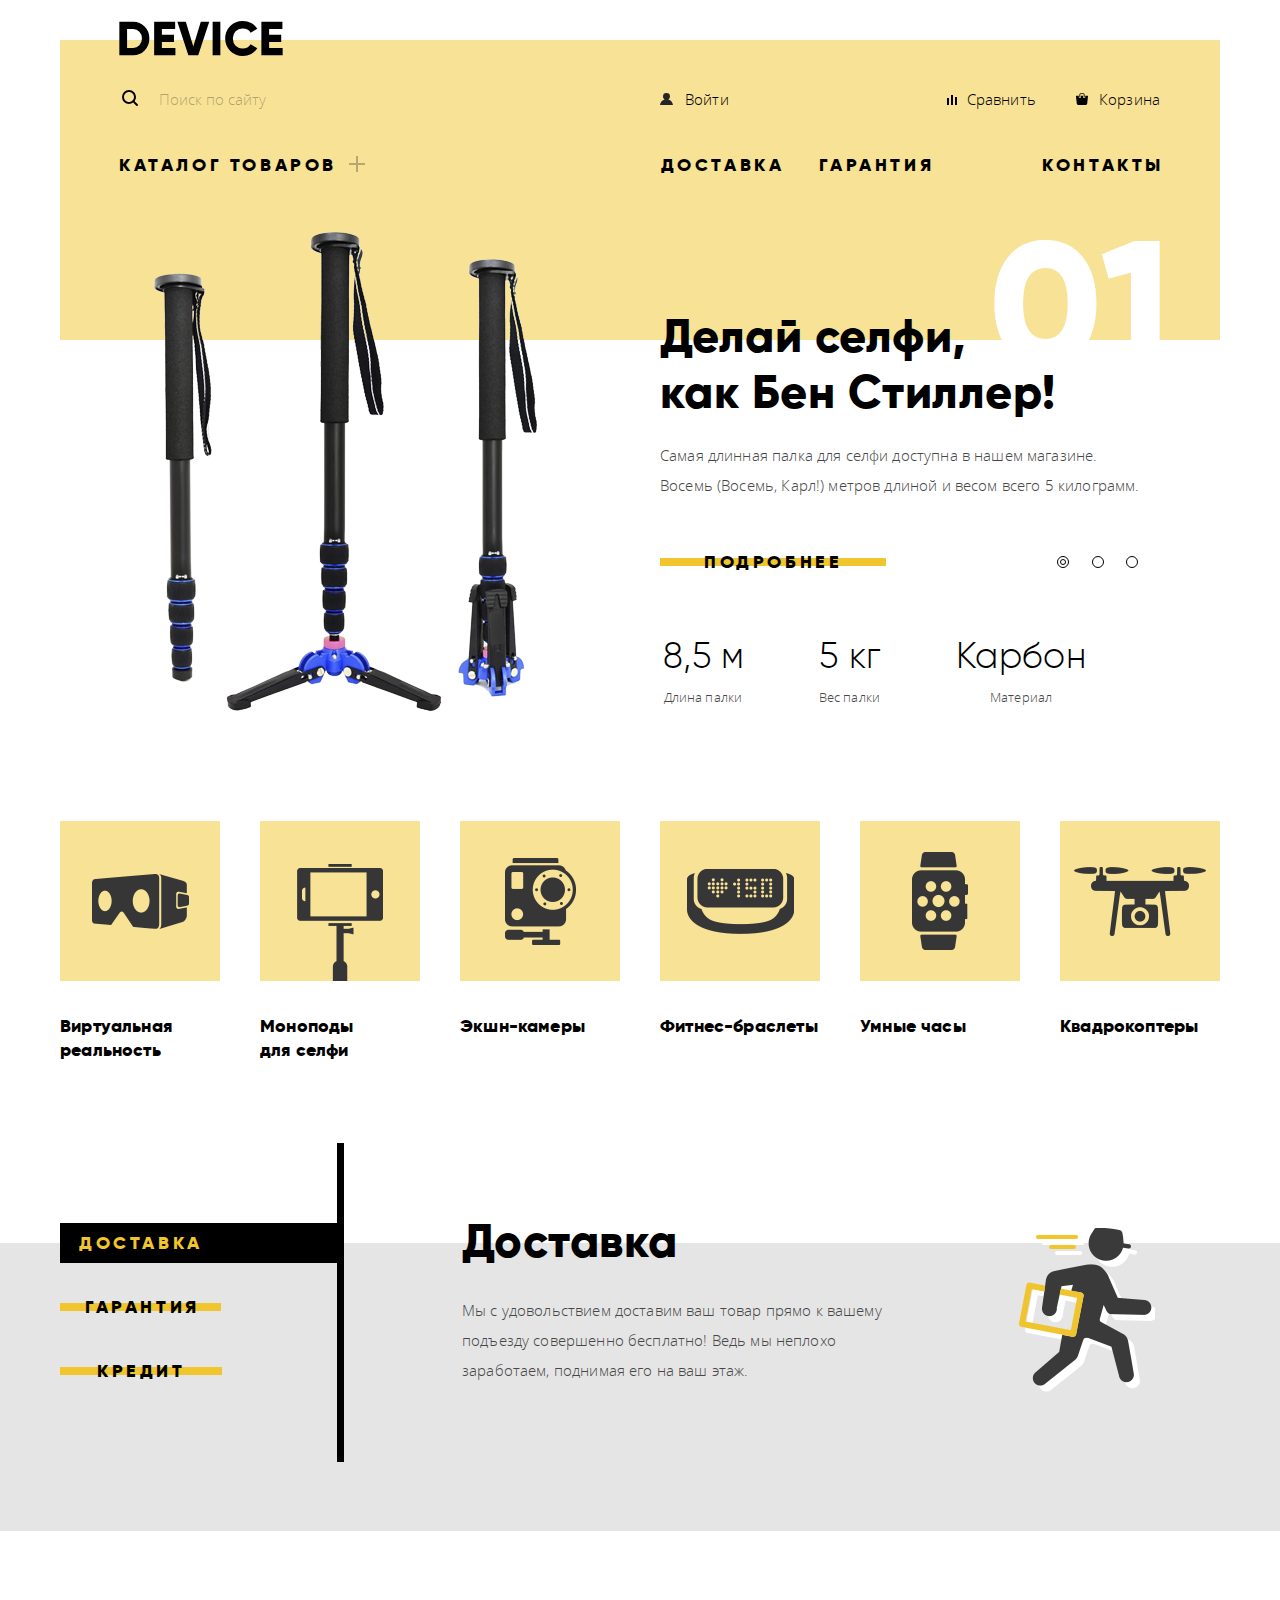
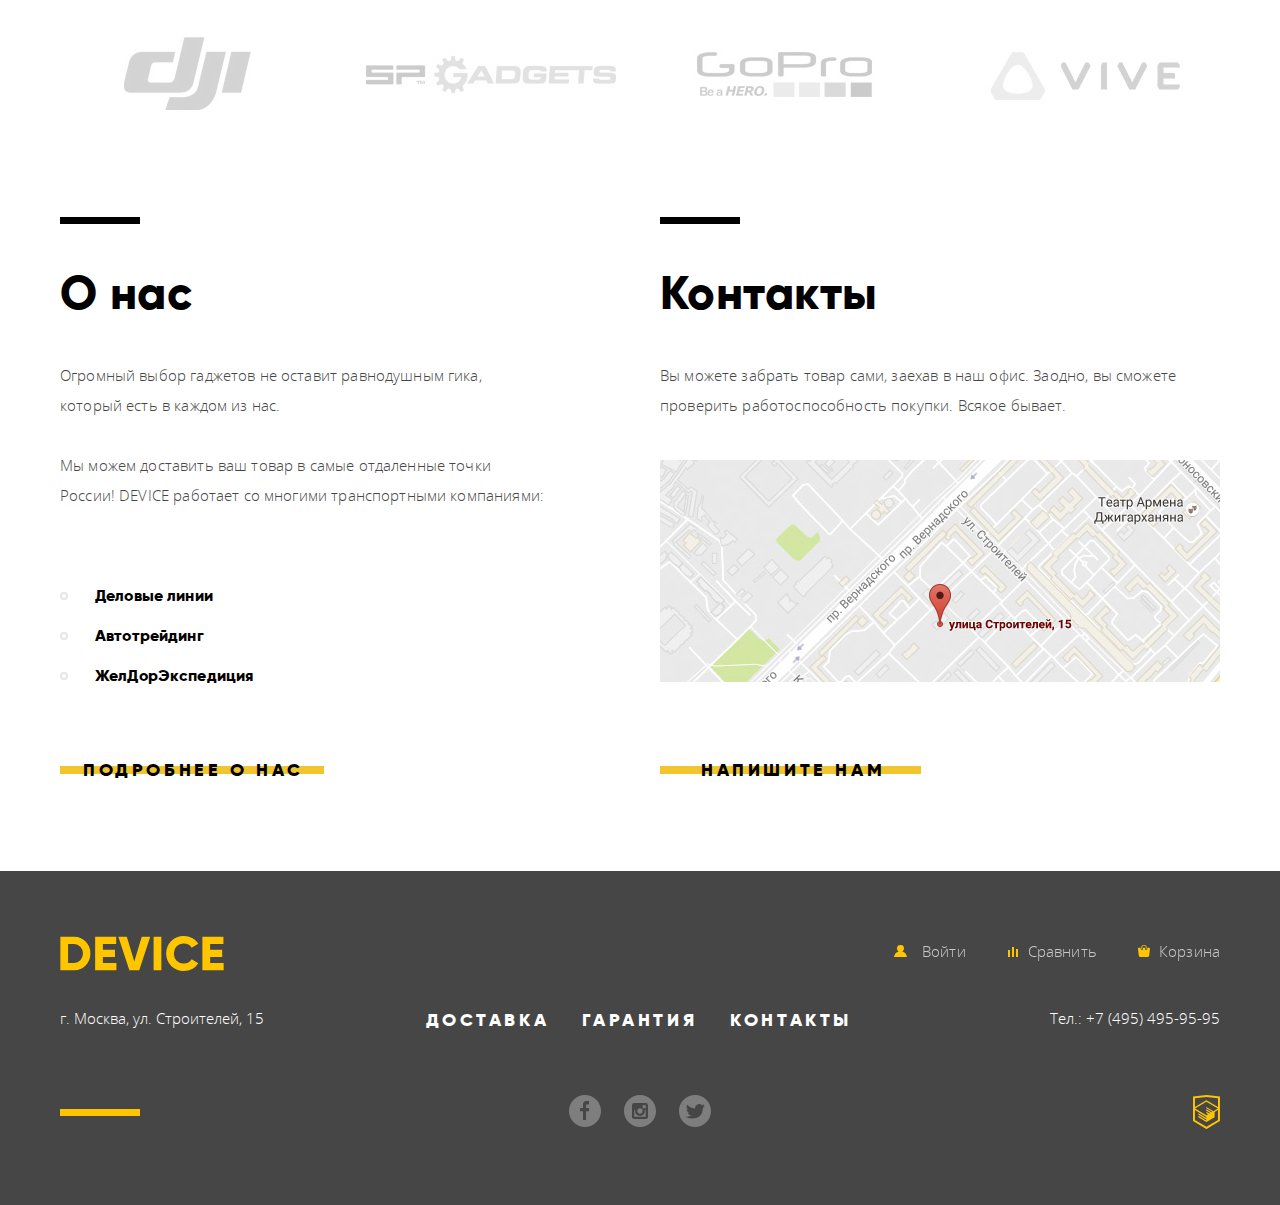
==== commit ce530878: "2 Защита" ====
--- a/index.html
+++ b/index.html
@@ -1,310 +1,333 @@
 <!DOCTYPE html>
 <html lang="ru">
-    <head>
-       <meta charset="utf-8">
-       <meta name="format-detection" content="telephone=no">
-       <title>HTML Academy: Девайс</title>
-       <link rel="stylesheet" href="css/normalize.css">
-       <link rel="stylesheet" href="css/style.min.css">
-    </head>
-   <body>
-        <header>
-           <div class="container">
-                <h1 class="visually-hidden">Интернет-магазин Девайс</h1>
-                <a class="header-logo" href="#">
-                   <img src="img/svg/logo-device.svg" width="164" height="35" alt="Логотип интернет-магазина «Девайс»">
+
+<head>
+    <meta charset="utf-8">
+    <meta name="format-detection" content="telephone=no">
+    <title>HTML Academy: Девайс</title>
+    <link rel="stylesheet" href="css/normalize.css">
+    <link rel="stylesheet" href="css/style.min.css">
+</head>
+
+<body>
+    <header>
+        <div class="container">
+            <h1 class="visually-hidden">Интернет-магазин Девайс</h1>
+            <a class="header-logo" href="#">
+                <img src="img/svg/logo-device.svg" width="164" height="35" alt="Логотип интернет-магазина «Девайс»">
+            </a>
+            <div class="header-top-wrapper">
+                <form class="search-form" tabindex="0" method="post" action="https://echo.htmlacademy.ru">
+                    <label for="search-field" class="visually-hidden">Поиск по сайту</label>
+                    <input type="search" name="search" placeholder="Поиск по сайту" class="search-field" id="search-field">
+                    <div class="actions">
+                        <button type="submit" class="search-button">Найти</button>
+                    </div>
+                </form>
+                <ul class="header-user-nav">
+                    <li><a href="#" class="login-link">Войти</a></li>
+                    <li><a href="#" class="compare-link">Сравнить</a></li>
+                    <li><a href="#" class="basket-link">Корзина</a></li>
+                </ul>
+            </div>
+            <nav class="header-nav">
+                <ul class="site-nav">
+                    <li class="site-nav-catalog" tabindex="0"><a href="#">Каталог товаров</a>
+                        <ul class="sub-nav">
+                            <li><a href="#">Виртуальная реальность</a></li>
+                            <li><a href="catalog.html">Моноподы для селфи</a></li>
+                            <li><a href="#">Экшн-камеры</a></li>
+                            <li><a href="#">Фитнес-браслеты</a></li>
+                            <li><a href="#">Умные часы</a></li>
+                            <li><a href="#">Квадрокоптеры</a></li>
+                        </ul>
+                    </li>
+                    <li class="site-nav-delivery"><a href="#">Доставка</a></li>
+                    <li class="site-nav-guarantee"><a href="#">Гарантия</a></li>
+                    <li><a href="#">Контакты</a></li>
+                </ul>
+            </nav>
+        </div>
+    </header>
+    <main>
+        <div class="container">
+            <div class="benefits-gradient"></div>
+            <section class="main-benefits-slider">
+                <h2 class="visually-hidden">Спецпредложения</h2>
+                <input class="visually-hidden" type="radio" id="benefit-1" name="toggle-benefit" checked>
+                <input class="visually-hidden" type="radio" id="benefit-2" name="toggle-benefit">
+                <input class="visually-hidden" type="radio" id="benefit-3" name="toggle-benefit">
+                <ul class="slider-list-benefits">
+                    <li class="slider-benefit">
+                        <div class="slider-benefit-wrapper">
+                            <div class="slider-image slider-image--1">
+                                <img src="img/slider-1.png" width="384" height="486" alt="Селфи палки">
+                            </div>
+                            <div class="slider-content slider-number--1">
+                                <b class="slider-title">Делай селфи, <br> как Бен Стиллер!</b>
+                                <p class="slider-text slider-text--1">Самая длинная палка для селфи доступна в нашем магазине. Восемь (Восемь, Карл!) метров длиной и весом всего 5 килограмм.</p>
+                                <a href="#" class="button slider-button">Подробнее</a>
+                                <table class="slider-table">
+                                    <tr>
+                                        <td>8,5 м</td>
+                                        <td>5 кг</td>
+                                        <td>Карбон</td>
+                                    </tr>
+                                    <tr>
+                                        <th>Длина палки</th>
+                                        <th>Вес палки</th>
+                                        <th>Материал</th>
+                                    </tr>
+                                </table>
+                            </div>
+                        </div>
+                    </li>
+                    <li class="slider-benefit">
+                        <div class="slider-benefit-wrapper">
+                            <div class="slider-image slider-image--2">
+                                <img src="img/slider-2.png" width="345" height="485" alt="Фитнес-браслеты">
+                            </div>
+                            <div class="slider-content slider-number--2">
+                                <b class="slider-title">Худеем <br> правильно!</b>
+                                <p class="slider-text slider-text--2">Мотивирующие фитнес-браслеты помогут найти в себе силы не пропускать занятия и соблюдать диету.</p>
+                                <a href="#" class="button slider-button">Подробнее</a>
+                                <table class="slider-table">
+                                    <tr>
+                                        <td>48 часов</td>
+                                    </tr>
+                                    <tr>
+                                        <th>Без подзарядки</th>
+                                    </tr>
+                                </table>
+                            </div>
+                        </div>
+                    </li>
+                    <li class="slider-benefit">
+                        <div class="slider-benefit-wrapper">
+                            <div class="slider-image slider-image--3">
+                                <img src="img/slider-3.png" width="526" height="334" alt="Квадрокоптер">
+                            </div>
+                            <div class="slider-content slider-number--3">
+                                <b class="slider-title">Порхает как бабочка, жалит как пчела!</b>
+                                <p class="slider-text slider-text--3">Этот обычный, на первый взгляд, квадрокоптер оснащен мощным лазером, замаскированным под стандартную камеру.</p>
+                                <a href="#" class="button slider-button">Подробнее</a>
+                                <table class="slider-table">
+                                    <tr>
+                                        <td>800 м</td>
+                                        <td>50 м</td>
+                                    </tr>
+                                    <tr>
+                                        <th>Дальность полета</th>
+                                        <th>Радиус поражения</th>
+                                    </tr>
+                                </table>
+                            </div>
+                        </div>
+                    </li>
+                </ul>
+                <div class="slider-controls-benefits">
+                    <label class="slider-controls-benefit--1" for="benefit-1">Первый слайд</label>
+                    <label class="slider-controls-benefit--2" for="benefit-2">Второй слайд</label>
+                    <label class="slider-controls-benefit--3" for="benefit-3">Третий слайд</label>
+                </div>
+            </section>
+            <section class="product">
+                <h2 class="visually-hidden">Каталог товаров</h2>
+                <ul class="product-list">
+                    <li>
+                        <a href="#" class="product-item">
+                            <div class="product-image-wrap">
+                                <div class="product-image product-image--1"></div>
+                            </div>
+                            <h3 class="product-title">Виртуальная реальность</h3>
+                        </a>
+                    </li>
+                    <li>
+                        <a href="catalog.html" class="product-item product-item--2">
+                            <div class="product-image-wrap">
+                                <div class="product-image product-image--2"></div>
+                            </div>
+                            <h3 class="product-title">Моноподы для селфи</h3>
+                        </a>
+                    </li>
+                    <li>
+                        <a href="#" class="product-item">
+                            <div class="product-image-wrap">
+                                <div class="product-image product-image--3"></div>
+                            </div>
+                            <h3 class="product-title">Экшн-камеры</h3>
+                        </a>
+                    </li>
+                    <li>
+                        <a href="#" class="product-item">
+                            <div class="product-image-wrap">
+                                <div class="product-image product-image--4"></div>
+                            </div>
+                            <h3 class="product-title">Фитнес-браслеты</h3>
+                        </a>
+                    </li>
+                    <li>
+                        <a href="#" class="product-item">
+                            <div class="product-image-wrap">
+                                <div class="product-image product-image--5"></div>
+                            </div>
+                            <h3 class="product-title">Умные часы</h3>
+                        </a>
+                    </li>
+                    <li>
+                        <a href="#" class="product-item">
+                            <div class="product-image-wrap">
+                                <div class="product-image product-image--6"></div>
+                            </div>
+                            <h3 class="product-title">Квадрокоптеры</h3>
+                        </a>
+                    </li>
+                </ul>
+            </section>
+        </div>
+        <section class="main-services">
+            <div class="services-gradient"></div>
+            <div class="container">
+                <h2 class="visually-hidden">Сервисы</h2>
+                <input class="visually-hidden" type="radio" id="service-1" name="toggle-service" checked>
+                <input class="visually-hidden" type="radio" id="service-2" name="toggle-service">
+                <input class="visually-hidden" type="radio" id="service-3" name="toggle-service">
+                <ul class="slider-controls-services">
+                    <li>
+                        <label class="slider-controls-service--1 button" for="service-1">Доставка</label>
+                    </li>
+                    <li>
+                        <label class="slider-controls-service--2 button" for="service-2">Гарантия</label>
+                    </li>
+                    <li>
+                        <label class="slider-controls-service--3 button" for="service-3">Кредит</label>
+                    </li>
+                </ul>
+                <ul class="slider-list-services">
+                    <li class="slider-service slider-service--1">
+                        <h3>Доставка</h3>
+                        <p>Мы с удовольствием доставим ваш товар прямо к вашему подъезду совершенно бесплатно! Ведь мы неплохо заработаем, поднимая его на ваш этаж.</p>
+                    </li>
+                    <li class="slider-service slider-service--2">
+                        <h3>Гарантия</h3>
+                        <p>Если из-за возгорания купленного у нас товара у вас сгорит дом — не переживайте, мы выдадим вам новый.</p>
+                        <p>Товар, не дом, конечно же.</p>
+                    </li>
+                    <li class="slider-service slider-service--3">
+                        <h3>Кредит</h3>
+                        <p>Залезть в долговую яму стало проще! Кредитные консультанты подберут для вас наиболее выгодные условия кредита. Выгодные для нашего банка, разумеется.</p>
+                    </li>
+                </ul>
+            </div>
+        </section>
+        <div class="container">
+            <section class="popular-brand">
+                <h2 class="visually-hidden">Производители</h2>
+                <ul class="brand-list">
+                    <li><a href="#"><img src="img/logo-1.jpg" alt="DJI" width="260" height="100"></a></li>
+                    <li><a href="#"><img src="img/logo-2.jpg" alt="SP Gadgets" width="260" height="100"></a></li>
+                    <li><a href="#"><img src="img/logo-3.jpg" alt="GoPro" width="260" height="100"></a></li>
+                    <li><a href="#"><img src="img/logo-4.jpg" alt="VIVE" width="260" height="100"></a></li>
+                </ul>
+            </section>
+            <div class="main-down-wrapper">
+                <section class="extra-benefits">
+                    <h2>О нас</h2>
+                    <p>Огромный выбор гаджетов не оставит равнодушным гика, который есть в каждом из нас.</p>
+                    <p>Мы можем доставить ваш товар в самые отдаленные точки России! DEVICE работает со многими транспортными компаниями:</p>
+                    <ul class="delivery-option">
+                        <li>Деловые линии</li>
+                        <li>Автотрейдинг</li>
+                        <li>ЖелДорЭкспедиция</li>
+                    </ul>
+                    <a class="button" href="#">Подробнее о нас</a>
+                </section>
+                <section class="main-contacts">
+                    <h2>Контакты</h2>
+                    <p>Вы можете забрать товар сами, заехав в наш офис. Заодно, вы сможете проверить работоспособность покупки. Всякое бывает.</p>
+                    <figure class="map-address">
+                        <a href="img/map-popup.jpg" class="button-map">
+                            <img src="img/map.jpg" width="560" height="222" alt="Офис компании по адресу г. Москва, ул. Строителей, 15">
+                        </a>
+                    </figure>
+                    <a class="button contact-button" href="writeus.html">Напишите нам</a>
+                </section>
+            </div>
+        </div>
+    </main>
+    <footer>
+        <div class="container">
+            <div class="footer-top-wrap">
+                <a class="footer-logo" href="#">
+                    <span class="visually-hidden">Логотип интернет-магазина «Девайс»</span>
+                    <svg xmlns="http://www.w3.org/2000/svg" viewBox="0 0 164 35"><path fill="#ffc600" d="m0.35 0.7v33.6h13.532a15.723 15.723 0 0 0 11.72-4.824 16.464 16.464 0 0 0 4.712-11.976 16.465 16.465 0 0 0-4.712-11.976 15.723 15.723 0 0 0-11.72-4.824zm7.733 26.208v-18.819h5.8a8.648 8.648 0 0 1 6.5 2.568 9.412 9.412 0 0 1 2.489 6.84 9.41 9.41 0 0 1-2.489 6.84 8.646 8.646 0 0 1-6.5 2.568h-5.8zm34.8-5.952h12.082v-7.3h-12.086v-5.567h13.291v-7.389h-21.024v33.6h21.265v-7.392h-13.532v-5.952zm36.343 13.344 11.019-33.6h-8.458l-7.491 24.72-7.491-24.72h-8.457l11.019 33.6zm14.4 0h7.733v-33.6h-7.733zm38.615-1.416a15.514 15.514 0 0 0 6.041-5.688l-6.67-3.84a7.488 7.488 0 0 1-3.165 3.024 9.874 9.874 0 0 1-4.664 1.1 9.594 9.594 0 0 1-7.177-2.736 9.907 9.907 0 0 1-2.682-7.248 9.908 9.908 0 0 1 2.682-7.248 9.594 9.594 0 0 1 7.177-2.736 9.914 9.914 0 0 1 4.64 1.08 7.6 7.6 0 0 1 3.189 3.048l6.67-3.84a15.881 15.881 0 0 0-6.09-5.688 17.419 17.419 0 0 0-8.409-2.088 17.12 17.12 0 0 0-17.592 17.472 17.12 17.12 0 0 0 17.589 17.476 17.519 17.519 0 0 0 8.458-2.088zm17.881-11.928h12.082v-7.3h-12.085v-5.567h13.29v-7.389h-21.022v33.6h21.264v-7.392h-13.532v-5.952z"/></svg>
                 </a>
-                <div class="header-top-wrapper">
-                    <form class="search-form" tabindex="0" method="post" action="https://echo.htmlacademy.ru">
-                        <label for="search-field" class="visually-hidden">Поиск по сайту</label>  
-                        <input type="search" name="search" placeholder="Поиск по сайту" class="search-field" id="search-field">
-                        <div class="actions">
-                            <button type="submit" class="search-button">Найти</button>
-                        </div>
-                    </form>
-                    <ul class="header-user-nav">
-                        <li><a href="#" class="login-link">Войти</a></li>
-                        <li><a href="#" class="compare-link">Сравнить</a></li>
-                        <li><a href="#" class="basket-link">Корзина</a></li>
-                    </ul>
+                <ul class="footer-user-nav">
+                    <li>
+                        <a href="#" class="footer-link footer-login-link">
+                            <svg xmlns="http://www.w3.org/2000/svg" width="13" height="12" viewBox="0 0 13 12"><path fill="#ffc600" d="M.032 12h12.937c-.163-2.643-2.074-4.837-4.671-5.543a3.47 3.47 0 0 0 1.687-2.972 3.485 3.485 0 0 0-6.97 0c0 1.264.68 2.361 1.688 2.972C2.106 7.163.194 9.357.032 12z" /></svg>
+                            <span>Войти</span>
+                        </a>
+                    </li>
+                    <li>
+                        <a href="#" class="footer-link footer-compare-link">
+                            <svg xmlns="http://www.w3.org/2000/svg" width="10" height="10" viewBox="0 0 10 10"><path fill="#ffc600" d="M8 2h1.984v8H8zM0 3h1.984v7H0zM4 0h2v10H4z" /></svg>
+                            <span>Сравнить</span>
+                        </a>
+                    </li>
+                    <li>
+                        <a href="#" class="footer-link footer-basket-link">
+                            <svg xmlns="http://www.w3.org/2000/svg" width="12" height="12" viewBox="0 0 12 12"><path fill="#ffc600" d="M11.864 3.017a.429.429 0 0 0-.327-.154H9.225V4.09c0 .563-.484 1.022-1.08 1.022-.594 0-1.078-.458-1.078-1.022V2.863H4.909V4.09c0 .563-.485 1.022-1.08 1.022-.595 0-1.078-.458-1.078-1.022V2.863H.438a.43.43 0 0 0-.327.154.472.472 0 0 0-.108.358l.776 7.134c.015.806.642 1.455 1.411 1.455h7.595c.77 0 1.396-.649 1.411-1.455l.776-7.134a.476.476 0 0 0-.108-.358z" /><path fill="#ffc600" d="M3.829 4.499c.239 0 .433-.184.433-.409V1.84c0-.632.672-1.022 1.295-1.022h1.079c.655 0 1.078.401 1.078 1.022v2.25c0 .225.194.409.431.409.239 0 .433-.184.433-.409V1.84C8.577.773 7.761 0 6.636 0H5.557c-1.19 0-2.159.826-2.159 1.84v2.25c0 .225.194.409.431.409z" /></svg>
+                            <span>Корзина</span>
+                        </a>
+                    </li>
+                </ul>
+            </div>
+            <div class="footer-down-wrap">
+                <div class="footer-left-wrapper">
+                    <p>г. Москва, ул. Строителей, 15</p>
                 </div>
-                <nav class="header-nav">
-                    <ul class="site-nav">
-                        <li class="site-nav-catalog" tabindex="0"><a href="#">Каталог товаров</a>
-                            <ul class="sub-nav">
-                                <li><a href="#">Виртуальная реальность</a></li>
-                                <li><a href="catalog.html">Моноподы для селфи</a></li>
-                                <li><a href="#">Экшн-камеры</a></li>                            
-                                <li><a href="#">Фитнес-браслеты</a></li>                            
-                                <li><a href="#">Умные часы</a></li>
-                                <li><a href="#">Квадрокоптеры</a></li>
-                            </ul>
-                        </li>
-                        <li class="site-nav-delivery"><a href="#">Доставка</a></li>
-                        <li class="site-nav-guarantee"><a href="#">Гарантия</a></li>
+                <div class="footer-middle-wrapper">
+                    <ul class="footer-nav">
+                        <li><a href="#">Доставка</a></li>
+                        <li><a href="#">Гарантия</a></li>
                         <li><a href="#">Контакты</a></li>
                     </ul>
-                </nav>
-            </div> 
-        </header>
-        <main>
-           <div class="container">
-                <section class="main-benefits-slider">
-                    <h2 class="visually-hidden">Спецпредложения</h2>
-                    <input class="visually-hidden" type="radio" id="benefit-1" name="toggle-benefit" checked>
-                    <input class="visually-hidden" type="radio" id="benefit-2" name="toggle-benefit">
-                    <input class="visually-hidden" type="radio" id="benefit-3" name="toggle-benefit">
-                    <div class="slider-controls-benefits">
-                        <label class="slider-controls-benefit--1" for="benefit-1">Первый слайд</label>
-                        <label class="slider-controls-benefit--2" for="benefit-2">Второй слайд</label>
-                        <label class="slider-controls-benefit--3" for="benefit-3">Третий слайд</label>
-                    </div>
-                    <ul class="slider-list-benefits">
-                        <li class="slider-benefit">
-                          <div class="slider-benefit-wrapper">
-                               <div class="slider-image slider-image--1">
-                                    <img src="img/slider-1.png" width="384" height="486" alt="Селфи палки">
-                                </div>
-                                <div class="slider-content slider-number--1">
-                                    <b class="slider-title">Делай селфи, <br> как Бен Стиллер!</b>
-                                    <p class="slider-text slider-text--1">Самая длинная палка для селфи доступна в нашем магазине. Восемь (Восемь, Карл!) метров длиной и весом всего 5 килограмм.</p>
-                                    <a href="#" class="button slider-button">Подробнее</a>
-                                    <table class="slider-table">
-                                        <tr>
-                                            <td>8,5 м</td>
-                                            <td>5 кг</td>
-                                            <td>Карбон</td>
-                                        </tr>
-                                        <tr>                                                
-                                            <th>Длина палки</th>
-                                            <th>Вес палки</th>
-                                            <th>Материал</th>
-                                        </tr>
-                                    </table>
-                                </div>
-                            </div>
-                        </li>
-                        <li class="slider-benefit">
-                          <div class="slider-benefit-wrapper">
-                               <div class="slider-image slider-image--2">
-                                   <img src="img/slider-2.png" width="345" height="485" alt="Фитнес-браслеты">
-                               </div>                            
-                                <div class="slider-content slider-number--2">
-                                    <b class="slider-title">Худеем <br> правильно!</b>
-                                    <p class="slider-text slider-text--2">Мотивирующие фитнес-браслеты помогут найти в себе силы не пропускать занятия и соблюдать диету.</p>
-                                    <a href="#" class="button slider-button">Подробнее</a>
-                                    <table class="slider-table">
-                                        <tr>
-                                            <td>48 часов</td>
-                                        </tr>
-                                        <tr>                                            
-                                            <th>Без подзарядки</th>
-                                        </tr>
-                                    </table>
-                                </div>
-                            </div>
-                        </li>
-                        <li class="slider-benefit">
-                          <div class="slider-benefit-wrapper">
-                               <div class="slider-image slider-image--3">
-                                    <img src="img/slider-3.png" width="526" height="334" alt="Квадрокоптер">
-                                </div>
-                                <div class="slider-content slider-number--3">
-                                    <b class="slider-title">Порхает как бабочка, жалит как пчела!</b>
-                                    <p class="slider-text slider-text--3">Этот обычный, на первый взгляд, квадрокоптер оснащен мощным лазером, замаскированным под стандартную камеру.</p>
-                                    <a href="#" class="button slider-button">Подробнее</a>
-                                    <table class="slider-table">
-                                        <tr>
-                                            <td>800 м</td>
-                                            <td>50 м</td>                                            
-                                        </tr>
-                                        <tr>
-                                            <th>Дальность полета</th>
-                                            <th>Радиус поражения</th>
-                                        </tr>
-                                    </table>
-                                </div> 
-                             </div>   
-                        </li>
-                    </ul>              
-                </section> 
-                <section class="product">
-                    <h2 class="visually-hidden">Каталог товаров</h2>
-                    <ul class="product-list">
+                    <ul class="footer-social">
                         <li>
-                           <a href="#" class="product-item">
-                                <div class="product-image-wrap">
-                                    <div class="product-image product-image--1"></div>
-                                </div>
-                                <h3 class="product-title">Виртуальная реальность</h3>
+                            <a class="social-button" href="#">
+                                <span class="visually-hidden">Фейсбук</span>
+                                <svg xmlns="http://www.w3.org/2000/svg" width="32" height="32" viewBox="0 0 32 32"><path fill="#FFF" d="M16 0C7.164 0 0 7.163 0 16s7.164 16 16 16c8.837 0 16-7.164 16-16S24.837 0 16 0zm4.062 9.455h-3.021v3.444h3.021v3.445h-3.021v8.61H14.02v-8.61H11v-3.445h3.021V9.455c0-1.902 1.353-3.445 3.021-3.445h3.021v3.445z" /></svg>
                             </a>
                         </li>
                         <li>
-                            <a href="catalog.html" class="product-item product-item--2">
-                                <div class="product-image-wrap">
-                                    <div class="product-image product-image--2"></div>
-                                </div>
-                                <h3 class="product-title">Моноподы для селфи</h3>
+                            <a class="social-button" href="#">
+                                <span class="visually-hidden">Инстаграм</span>
+                                <svg xmlns="http://www.w3.org/2000/svg" width="32" height="32" viewBox="0 0 32 32"><g fill="#FFF"><path d="M20.916 16a4.938 4.938 0 1 1-9.877 0c0-.394.051-.773.138-1.14h-.897v6.838h11.396V14.86h-.897c.086.367.137.746.137 1.14z"/><path d="M15.978 18.659c1.466 0 2.659-1.193 2.659-2.659s-1.193-2.659-2.659-2.659c-1.466 0-2.659 1.193-2.659 2.659s1.192 2.659 2.659 2.659zM18.637 10.302h3.039v3.039h-3.039z"/><path d="M16 0C7.164 0 0 7.164 0 16c0 8.837 7.164 16 16 16 8.837 0 16-7.163 16-16 0-8.836-7.163-16-16-16zm7.955 21.698a2.285 2.285 0 0 1-2.279 2.279H10.279A2.285 2.285 0 0 1 8 21.698V10.302a2.286 2.286 0 0 1 2.279-2.279h11.396a2.286 2.286 0 0 1 2.279 2.279v11.396z"/></g></svg>
                             </a>
                         </li>
                         <li>
-                            <a href="#" class="product-item">
-                                <div class="product-image-wrap">
-                                    <div class="product-image product-image--3"></div>
-                                </div>
-                                <h3 class="product-title">Экшн-камеры</h3>
-                            </a>
-                        </li>
-                        <li>
-                            <a href="#" class="product-item">
-                                <div class="product-image-wrap">
-                                    <div class="product-image product-image--4"></div>
-                                </div>
-                                <h3 class="product-title">Фитнес-браслеты</h3>
-                            </a>
-                        </li>
-                        <li>
-                            <a href="#" class="product-item">
-                                <div class="product-image-wrap">
-                                    <div class="product-image product-image--5"></div>
-                                </div>
-                                <h3 class="product-title">Умные часы</h3>
-                            </a>
-                        </li>
-                        <li>
-                            <a href="#" class="product-item">
-                                <div class="product-image-wrap">
-                                    <div class="product-image product-image--6"></div>
-                                </div>
-                                <h3 class="product-title">Квадрокоптеры</h3>
+                            <a class="social-button" href="#">
+                                <span class="visually-hidden">Твиттер</span>
+                                <svg xmlns="http://www.w3.org/2000/svg" width="32" height="32" viewBox="0 0 32 32"><path fill="#FFF" d="M16 0C7.164 0 0 7.164 0 16c0 8.837 7.164 16 16 16 8.837 0 16-7.163 16-16 0-8.836-7.163-16-16-16zm7.944 12.809c-.251 6.516-3.463 10.832-10.992 10.702h-.486c-.447 0-4.543-.443-5.344-1.823 2.479.19 4.247-.406 5.12-1.136-1.048-.289-2.923-.461-3.251-2.848.384.104.618.221 1.299.113-1.307-.824-2.758-1.519-2.679-3.643.311.317 1.164.518 1.46.457-.768-.233-2.149-3.244-.974-4.781 1.984 1.79 4.075 3.482 7.804 3.643.227-2.214 1.24-3.699 3.168-4.325 1.84-.479 3.255.26 3.901 1.138.737-.224 1.453-.466 2.193-.685-.004.833-.569 1.463-.935 1.709.747.165 1.423-.475 1.423-.475-.184.963-1.094 1.725-1.707 1.954z" /></svg>
                             </a>
                         </li>
                     </ul>
-                </section>
-            </div>
-            <section class="main-services">
-               <div class="container">
-                    <h2 class="visually-hidden">Сервисы</h2>
-                    <input class="visually-hidden" type="radio" id="service-1" name="toggle-service" checked>
-                    <input class="visually-hidden" type="radio" id="service-2" name="toggle-service">
-                    <input class="visually-hidden" type="radio" id="service-3" name="toggle-service">
-                    <ul class="slider-controls-services">
-                        <li><label class="slider-controls-service--1 button" for="service-1">Доставка</label></li>
-                        <li><label class="slider-controls-service--2 button" for="service-2">Гарантия</label></li>
-                        <li><label class="slider-controls-service--3 button" for="service-3">Кредит</label></li>
-                    </ul>
-                    <ul class="slider-list-services">
-                        <li class="slider-service slider-service--1">
-                            <h3>Доставка</h3>
-                            <p>Мы с удовольствием доставим ваш товар прямо к вашему подъезду совершенно бесплатно! Ведь мы неплохо заработаем, поднимая его на ваш этаж.</p>
-                        </li>
-                        <li class="slider-service slider-service--2">
-                            <h3>Гарантия</h3>
-                            <p>Если из-за возгорания купленного у нас товара у вас сгорит дом — не переживайте, мы выдадим вам новый.</p>
-                            <p>Товар, не дом, конечно же.</p>
-                        </li>
-                        <li class="slider-service slider-service--3">
-                            <h3>Кредит</h3>
-                            <p>Залезть в долговую яму стало проще! Кредитные консультанты подберут для вас наиболее выгодные условия кредита. Выгодные для нашего банка, разумеется.</p>
-                        </li>                             
-                    </ul>
-                </div> 
-            </section>
-            <div class="container">
-                <section class="popular-brand">
-                    <h2 class="visually-hidden">Производители</h2>
-                    <ul class="brand-list">
-                        <li><a href="#"><img src="img/logo-1.jpg" alt="DJI" width="260" height="100"></a></li>
-                        <li><a href="#"><img src="img/logo-2.jpg" alt="SP Gadgets" width="260" height="100"></a></li>
-                        <li><a href="#"><img src="img/logo-3.jpg" alt="GoPro" width="260" height="100"></a></li>
-                        <li><a href="#"><img src="img/logo-4.jpg" alt="VIVE" width="260" height="100"></a></li>
-                    </ul>
-                </section>
-                <div class="main-down-wrapper">
-                    <section class="extra-benefits">
-                        <h2>О нас</h2>
-                        <p>Огромный выбор гаджетов не оставит равнодушным гика, который есть в каждом из нас.</p>
-                        <p>Мы можем доставить ваш товар в самые отдаленные точки России! DEVICE работает со многими транспортными компаниями:</p>
-                        <ul class="delivery-option">
-                            <li>Деловые линии</li>
-                            <li>Автотрейдинг</li>
-                            <li>ЖелДорЭкспедиция</li>
-                        </ul>
-                        <a class="button" href="#">Подробнее о нас</a>
-                    </section>
-                    <section class="main-contacts">
-                        <h2>Контакты</h2>
-                        <p>Вы можете забрать товар сами, заехав в наш офис. Заодно, вы сможете проверить работоспособность покупки. Всякое бывает.</p>
-                        <figure class="map-address">
-                            <a href="img/map-popup.jpg" class="button-map">
-                                <img src="img/map.jpg" width="560" height="222" alt="Офис компании по адресу г. Москва, ул. Строителей, 15">
-                            </a>
-                        </figure>
-                        <a class="button contact-button" href="writeus.html">Напишите нам</a>
-                    </section>
                 </div>
-            </div>
-       </main>
-       <footer>
-           <div class="container">
-                <div class="footer-top-wrap">
-                     <a class="footer-logo" href="#"><span class="visually-hidden">Логотип интернет-магазина «Девайс»</span>
-                        <svg xmlns="http://www.w3.org/2000/svg" viewBox="0 0 164 35"><path fill="#ffc600" d="m0.35 0.7v33.6h13.532a15.723 15.723 0 0 0 11.72-4.824 16.464 16.464 0 0 0 4.712-11.976 16.465 16.465 0 0 0-4.712-11.976 15.723 15.723 0 0 0-11.72-4.824zm7.733 26.208v-18.819h5.8a8.648 8.648 0 0 1 6.5 2.568 9.412 9.412 0 0 1 2.489 6.84 9.41 9.41 0 0 1-2.489 6.84 8.646 8.646 0 0 1-6.5 2.568h-5.8zm34.8-5.952h12.082v-7.3h-12.086v-5.567h13.291v-7.389h-21.024v33.6h21.265v-7.392h-13.532v-5.952zm36.343 13.344 11.019-33.6h-8.458l-7.491 24.72-7.491-24.72h-8.457l11.019 33.6zm14.4 0h7.733v-33.6h-7.733zm38.615-1.416a15.514 15.514 0 0 0 6.041-5.688l-6.67-3.84a7.488 7.488 0 0 1-3.165 3.024 9.874 9.874 0 0 1-4.664 1.1 9.594 9.594 0 0 1-7.177-2.736 9.907 9.907 0 0 1-2.682-7.248 9.908 9.908 0 0 1 2.682-7.248 9.594 9.594 0 0 1 7.177-2.736 9.914 9.914 0 0 1 4.64 1.08 7.6 7.6 0 0 1 3.189 3.048l6.67-3.84a15.881 15.881 0 0 0-6.09-5.688 17.419 17.419 0 0 0-8.409-2.088 17.12 17.12 0 0 0-17.592 17.472 17.12 17.12 0 0 0 17.589 17.476 17.519 17.519 0 0 0 8.458-2.088zm17.881-11.928h12.082v-7.3h-12.085v-5.567h13.29v-7.389h-21.022v33.6h21.264v-7.392h-13.532v-5.952z"/></svg>
+                <div class="footer-right-wrapper">
+                    <p>Тел.: +7 (495) 495-95-95</p>
+                    <a href="https://htmlacademy.ru/intensive/htmlcss" class="footer-logo-html">
+                        <span class="visually-hidden">htmlacademy.ru</span>
+                        <svg xmlns="http://www.w3.org/2000/svg" width="26.943" height="34.09" viewBox="0 0 26.943 34.09"><path fill="#ffc600" d="M13.62.017L13.472 0 0 1.412v24.661l13.473 8.017 13.43-7.99.042-.025V1.412L13.62.017zm11.399 12.11L13.495 5.334l-.001-.104-.087.05-.088-.056v.109L1.925 12.118V3.147l11.548-1.212L25.02 3.147v8.98zm-11.614-5.34L24.923 13.5l-4.479 2.64-7.093-4.221-.014 1.415 5.904 3.513-.86.507-5.03-2.992-.014 1.415 3.827 2.275-.782.523-3.031-1.787-.014 1.413 1.853 1.091-1.8 1.081-11.356-6.751 11.371-6.835zm-11.48 8.34l11.411 6.791.016 1.044-7.942-4.728-.015 1.416 7.979 4.795.018 1.076-7.973-4.74-.013 1.414 8.021 4.822.046.025 8.143-4.872-.011-5.177 3.415-2.036v10.021L13.472 31.85 1.925 24.979v-9.852z" /></svg>
                     </a>
-                    <ul class="footer-user-nav">
-                        <li><a href="#" class="footer-link footer-login-link">
-                                <svg xmlns="http://www.w3.org/2000/svg" width="13" height="12" viewBox="0 0 13 12"><path fill="#ffc600" d="M.032 12h12.937c-.163-2.643-2.074-4.837-4.671-5.543a3.47 3.47 0 0 0 1.687-2.972 3.485 3.485 0 0 0-6.97 0c0 1.264.68 2.361 1.688 2.972C2.106 7.163.194 9.357.032 12z"/></svg>
-                                <span>Войти</span>
-                            </a>
-                        </li>
-                        <li><a href="#" class="footer-link footer-compare-link">
-                                <svg xmlns="http://www.w3.org/2000/svg" width="10" height="10" viewBox="0 0 10 10"><path fill="#ffc600" d="M8 2h1.984v8H8zM0 3h1.984v7H0zM4 0h2v10H4z"/></svg>
-                                <span>Сравнить</span>
-                            </a>
-                        </li>
-                        <li><a href="#" class="footer-link footer-basket-link">
-                                <svg xmlns="http://www.w3.org/2000/svg" width="12" height="12" viewBox="0 0 12 12"><path fill="#ffc600" d="M11.864 3.017a.429.429 0 0 0-.327-.154H9.225V4.09c0 .563-.484 1.022-1.08 1.022-.594 0-1.078-.458-1.078-1.022V2.863H4.909V4.09c0 .563-.485 1.022-1.08 1.022-.595 0-1.078-.458-1.078-1.022V2.863H.438a.43.43 0 0 0-.327.154.472.472 0 0 0-.108.358l.776 7.134c.015.806.642 1.455 1.411 1.455h7.595c.77 0 1.396-.649 1.411-1.455l.776-7.134a.476.476 0 0 0-.108-.358z"/><path fill="#ffc600" d="M3.829 4.499c.239 0 .433-.184.433-.409V1.84c0-.632.672-1.022 1.295-1.022h1.079c.655 0 1.078.401 1.078 1.022v2.25c0 .225.194.409.431.409.239 0 .433-.184.433-.409V1.84C8.577.773 7.761 0 6.636 0H5.557c-1.19 0-2.159.826-2.159 1.84v2.25c0 .225.194.409.431.409z"/></svg>
-                                <span>Корзина</span>
-                            </a>
-                        </li>
-                    </ul>
-               </div>
-               <div class="footer-down-wrap">
-                   <div class="footer-left-wrapper">              
-                        <p>г. Москва, ул. Строителей, 15</p>
-                    </div>
-                    <div class="footer-middle-wrapper">
-                        <ul class="footer-nav">
-                            <li><a href="#">Доставка</a></li>
-                            <li><a href="#">Гарантия</a></li>
-                            <li><a href="#">Контакты</a></li>
-                        </ul>
-                        <ul class="footer-social">
-                            <li><a class="social-button" href="#"><span class="visually-hidden">Фейсбук</span>
-                                <svg xmlns="http://www.w3.org/2000/svg" width="32" height="32" viewBox="0 0 32 32"><path fill="#FFF" d="M16 0C7.164 0 0 7.163 0 16s7.164 16 16 16c8.837 0 16-7.164 16-16S24.837 0 16 0zm4.062 9.455h-3.021v3.444h3.021v3.445h-3.021v8.61H14.02v-8.61H11v-3.445h3.021V9.455c0-1.902 1.353-3.445 3.021-3.445h3.021v3.445z"/></svg>
-                            </a></li>
-                            <li><a class="social-button" href="#"><span class="visually-hidden">Инстаграм</span>
-                                <svg xmlns="http://www.w3.org/2000/svg" width="32" height="32" viewBox="0 0 32 32"><g fill="#FFF"><path d="M20.916 16a4.938 4.938 0 1 1-9.877 0c0-.394.051-.773.138-1.14h-.897v6.838h11.396V14.86h-.897c.086.367.137.746.137 1.14z"/><path d="M15.978 18.659c1.466 0 2.659-1.193 2.659-2.659s-1.193-2.659-2.659-2.659c-1.466 0-2.659 1.193-2.659 2.659s1.192 2.659 2.659 2.659zM18.637 10.302h3.039v3.039h-3.039z"/><path d="M16 0C7.164 0 0 7.164 0 16c0 8.837 7.164 16 16 16 8.837 0 16-7.163 16-16 0-8.836-7.163-16-16-16zm7.955 21.698a2.285 2.285 0 0 1-2.279 2.279H10.279A2.285 2.285 0 0 1 8 21.698V10.302a2.286 2.286 0 0 1 2.279-2.279h11.396a2.286 2.286 0 0 1 2.279 2.279v11.396z"/></g></svg>
-                            </a></li>
-                            <li><a class="social-button" href="#"><span class="visually-hidden">Твиттер</span>
-                                <svg xmlns="http://www.w3.org/2000/svg" width="32" height="32" viewBox="0 0 32 32"><path fill="#FFF" d="M16 0C7.164 0 0 7.164 0 16c0 8.837 7.164 16 16 16 8.837 0 16-7.163 16-16 0-8.836-7.163-16-16-16zm7.944 12.809c-.251 6.516-3.463 10.832-10.992 10.702h-.486c-.447 0-4.543-.443-5.344-1.823 2.479.19 4.247-.406 5.12-1.136-1.048-.289-2.923-.461-3.251-2.848.384.104.618.221 1.299.113-1.307-.824-2.758-1.519-2.679-3.643.311.317 1.164.518 1.46.457-.768-.233-2.149-3.244-.974-4.781 1.984 1.79 4.075 3.482 7.804 3.643.227-2.214 1.24-3.699 3.168-4.325 1.84-.479 3.255.26 3.901 1.138.737-.224 1.453-.466 2.193-.685-.004.833-.569 1.463-.935 1.709.747.165 1.423-.475 1.423-.475-.184.963-1.094 1.725-1.707 1.954z"/></svg>
-                            </a></li>
-                       </ul>
-                   </div>
-                   <div class="footer-right-wrapper">
-                        <p>Тел.: +7 (495) 495-95-95</p>
-                        <a href="https://htmlacademy.ru/intensive/htmlcss" class="footer-logo-html"><span class="visually-hidden">htmlacademy.ru</span>
-                            <svg xmlns="http://www.w3.org/2000/svg" width="26.943" height="34.09" viewBox="0 0 26.943 34.09"><path fill="#ffc600" d="M13.62.017L13.472 0 0 1.412v24.661l13.473 8.017 13.43-7.99.042-.025V1.412L13.62.017zm11.399 12.11L13.495 5.334l-.001-.104-.087.05-.088-.056v.109L1.925 12.118V3.147l11.548-1.212L25.02 3.147v8.98zm-11.614-5.34L24.923 13.5l-4.479 2.64-7.093-4.221-.014 1.415 5.904 3.513-.86.507-5.03-2.992-.014 1.415 3.827 2.275-.782.523-3.031-1.787-.014 1.413 1.853 1.091-1.8 1.081-11.356-6.751 11.371-6.835zm-11.48 8.34l11.411 6.791.016 1.044-7.942-4.728-.015 1.416 7.979 4.795.018 1.076-7.973-4.74-.013 1.414 8.021 4.822.046.025 8.143-4.872-.011-5.177 3.415-2.036v10.021L13.472 31.85 1.925 24.979v-9.852z"/></svg>
-                        </a>
-                    </div>
                 </div>
             </div>
-       </footer>    
-       
+        </div>
+    </footer>
     <section class="modal modal-contact">
         <h2 class="visually-hidden">Форма обратной связи</h2>
         <form class="contact-form" method="post" action="https://echo.htmlacademy.ru">
-           <div class="contact-form-wrap">
+            <div class="contact-form-wrap">
                 <p class="modal-user-login">
                     <label for="user-login">Ваше имя:</label>
                     <input type="text" id="user-login" name="login" placeholder="Имя Фамилия">
@@ -319,17 +342,17 @@
                 <textarea id="user-message" name="message" rows="8" placeholder="В свободной форме"></textarea>
             </p>
             <button type="submit" class="send-button button">Отправить</button>
-        </form>        
+        </form>
         <button type="button" class="modal-close">Закрыть</button>
     </section>
-    
     <section class="modal modal-map">
         <h2 class="visually-hidden">Как до нас добраться</h2>
         <iframe src="https://www.google.com/maps/embed?pb=!1m18!1m12!1m3!1d2674.662240114604!2d37.526629997535856!3d55.68700766825613!2m3!1f0!2f0!3f0!3m2!1i1024!2i768!4f13.1!3m3!1m2!1s0x46b54cf65f5c8955%3A0x694710ccd55501e!2z0YPQuy4g0KHRgtGA0L7QuNGC0LXQu9C10LksIDE1LCDQnNC-0YHQutCy0LAsIDExOTMxMQ!5e0!3m2!1sru!2sru!4v1553456355050" width="960" height="559" allowfullscreen></iframe>
         <p><img src="img/map-popup.jpg" width="960" height="559" alt="Офис компании по адресу ул. Строителей, 15, г. Москва"></p>
         <button type="button" class="modal-close">Закрыть</button>
     </section>
-    
-    <script src="js/script.min.js"></script> 
+
+    <script src="js/script.min.js"></script>
 </body>
-</html>+
+</html>
--- a/css/style.min.css
+++ b/css/style.min.css
@@ -1 +1 @@
-@font-face {font-family: 'gilroylight';src: url('../fonts/gilroylight.woff') format('woff'),url('../fonts/gilroylight.woff2') format('woff2');}@font-face {font-family: 'gilroyextrabold';src: url('../fonts/gilroyextrabold.woff') format('woff'),url('../fonts/gilroyextrabold.woff2') format('woff2');}@font-face {font-family: 'opensans';src: url('../fonts/opensans.woff') format('woff'),url('../fonts/opensans.woff2') format('woff2');}@font-face {font-family: 'opensanslight';src: url('../fonts/opensanslight.woff') format('woff'),url('../fonts/opensanslight.woff2') format('woff2');}*, *::before, *::after {-webkit-box-sizing: inherit;box-sizing: inherit;}html {-webkit-box-sizing: border-box;box-sizing: border-box;}.content-box-component {-webkit-box-sizing: content-box;box-sizing: content-box;}body {margin: 0;padding: 0;padding-top: 40px;font-family: 'opensanslight', Arial, sans-serif;font-size: 15px;line-height: 30px;font-weight: 400;letter-spacing: 0.15px;color: #000000;background-color: #ffffff;}a {text-decoration: none;}img {max-width: 100%;height: auto;}.visually-hidden:not(:focus):not(:active),input[type="checkbox"].visually-hidden,input[type="radio"].visually-hidden {position: absolute;width: 1px;height: 1px;margin: -1px;border: 0;padding: 0;white-space: nowrap;-webkit-clip-path: inset(100%);clip-path: inset(100%);clip: rect(0 0 0 0);overflow: hidden;}.button {display: inline-block;vertical-align: middle;padding-top: 8px;padding-bottom: 8px;font-family: 'gilroyextrabold', Arial, sans-serif;font-size: 18px;line-height: 24px;font-weight: 700;letter-spacing: 3.6px;color: #000000;text-transform: uppercase;background-image: -webkit-gradient(linear, left top, left bottom, color-stop(40%, transparent), color-stop(40%, #f0c52e), color-stop(60%, #f0c52e), color-stop(60%, transparent), to(transparent));background-image: linear-gradient(to bottom, transparent 40%, #f0c52e 40%, #f0c52e 60%, transparent 60%, transparent 100%);}.button:hover {background-color: #f0c52e;}.button:focus {color: rgba(0, 0, 0, 0.3);background-color: #f0c52e;}.container {width: 1160px;margin: 0 auto;padding: 0;}header .container {position: relative;padding: 34px 56px 51px 59px;background-color: #f7e296;}.header-logo {position: absolute;top: -19px;left: 59px;}.header-logo:hover {opacity: 0.6;}.header-logo:focus {opacity: 0.3;}.header-top-wrapper {display: -webkit-box;display: -ms-flexbox;display: flex;-ms-flex-wrap: wrap;flex-wrap: wrap;-webkit-box-align: baseline;-ms-flex-align: baseline;align-items: baseline;margin-bottom: 31px;}.search-form {display: -webkit-box;display: -ms-flexbox;display: flex;position: relative;}.search-form::before {content: "";position: absolute;top: 16px;left: 3px;width: 16px;height: 16px;background-image: url("../img/svg/search.svg");background-repeat: no-repeat;background-position: 0 0 ;}.search-field {width: 356px;padding: 9px 12px 8px 40px;font-size: 15px;line-height: 30px;background-color: transparent;border: none;}.search-field:focus {border-bottom: 2px solid #000000;}.search-field::-webkit-input-placeholder {color: rgba(0, 0, 0, 0.3);}.search-field:-ms-input-placeholder {color: rgba(0, 0, 0, 0.3);}.search-field::-ms-input-placeholder {color: rgba(0, 0, 0, 0.3);}.search-field::placeholder {color: rgba(0, 0, 0, 0.3);}.search-field:hover::-webkit-input-placeholder {color: rgba(0, 0, 0, 0.6);}.search-field:hover:-ms-input-placeholder {color: rgba(0, 0, 0, 0.6);}.search-field:hover::-ms-input-placeholder {color: rgba(0, 0, 0, 0.6);}.search-field:hover::placeholder {color: rgba(0, 0, 0, 0.6);}.search-field:focus::-webkit-input-placeholder {color: #000000;}.search-field:focus:-ms-input-placeholder {color: #000000;}.search-field:focus::-ms-input-placeholder {color: #000000;}.search-field:focus::placeholder {color: #000000;}.search-button {padding: 14px 19px;background-color: transparent;border: 2px solid #000000;}.search-button:hover {color: #ffffff;background-color: #000000;}.search-button:focus {color: rgba(255, 255, 255, 0.3);background-color: #000000;}.search-form .actions {display: none;}.search-form:focus-within .actions {display: block;}.header-user-nav {display: -webkit-box;display: -ms-flexbox;display: flex;-ms-flex-wrap: wrap;flex-wrap: wrap;margin: 0;padding: 0;margin-left: auto;list-style: none;}.header-user-nav a {color: #000000;}.header-user-nav .login-link {position: relative;margin-right: 208px;padding-left: 30px;}.header-user-nav .user-link {position: relative;margin-right: 19px;padding-left: 30px;}.header-user-nav .login-link::before,.header-user-nav .user-link::before {content: "";position: absolute;top: 4px;left: 5px;width: 13px;height: 12px;background-image: url("../img/svg/user.svg");background-repeat: no-repeat;background-position: 0 0 ;}.header-user-nav .compare-link {position: relative;margin-right: 33px;padding-left: 30px;}.header-user-nav .compare-link::before{content: "";position: absolute;top: 6px;left: 10px;width: 10px;height: 10px;background-image: url("../img/svg/compare.svg");background-repeat: no-repeat;background-position: 0 0 ;}.header-user-nav .basket-link {position: relative;margin-right: 4px;padding-left: 30px;}.header-user-nav .basket-link::before {content: "";position: absolute;top: 4px;left: 7px;width: 12px;height: 12px;background-image: url("../img/svg/cart.svg");background-repeat: no-repeat;background-position: 0 0 ;}.header-user-nav a:hover {opacity: 0.6;}.header-user-nav a:hover::before {opacity: 0.6;}.header-user-nav a:focus {opacity: 0.3;}.header-user-nav a:focus::before {opacity: 0.3;}.header-exit-link {margin-right: 55px;}.header-user-nav .header-link-current,.header-user-nav .header-link-current:hover,.header-user-nav .header-link-current:focus {opacity: 0.3;}.header-nav {font-family: 'gilroyextrabold', Arial, sans-serif;font-size: 18px;line-height: 24px;font-weight: 700;letter-spacing: 3.6px;text-transform: uppercase;}.site-nav {display: -webkit-box;display: -ms-flexbox;display: flex;-ms-flex-wrap: wrap;flex-wrap: wrap;position: relative;margin: 0;padding: 0;list-style: none;}.site-nav a {color: #000000;}.site-nav a:hover {opacity: 0.6;}.site-nav a:focus {opacity: 0.3;}.site-nav-delivery {margin-right: 35px;margin-left: auto;}.site-nav-guarantee {margin-right: 108px;}.site-nav-catalog {position: relative;}.site-nav-catalog::after {content: "";position: absolute;top: 3px;right: -28px;width: 16px;height: 16px;background-image: url("../img/svg/plus.svg");background-repeat: no-repeat;background-position: 0 0 ;opacity: 0.3;}.sub-nav {position: absolute;left: -59px;display: none;width: 1160px;height: 164px;padding: 0;margin: 0;padding-top: 20px;padding-left: 60px;padding-right: 60px;padding-bottom: 34px;list-style: none;background-color: #f7e296;z-index: 1;}.sub-nav li {margin-right: 59px;}.sub-nav li:nth-child(4) {margin-right: 74px;}.sub-nav li:nth-child(5) {margin-bottom: 36px;}.sub-nav li:last-child {margin-right: 0;}.site-nav-catalog:hover .sub-nav,.site-nav-catalog:focus-within .sub-nav {display: -webkit-box;display: -ms-flexbox;display: flex;-ms-flex-wrap: wrap;flex-wrap: wrap;-webkit-box-orient: vertical;-webkit-box-direction: normal;-ms-flex-direction: column;flex-direction: column;-ms-flex-line-pack: start;align-content: flex-start;}.sub-nav {font-family: 'opensanslight', Arial, sans-serif;font-size: 15px;line-height: 36px;font-weight: 400;letter-spacing: 0.15px;text-transform: none;}.main-benefits-slider {position: relative;padding-bottom: 93px;background-color: #ffffff;background-image: -webkit-gradient(linear, left top, left bottom, color-stop(19%, #f7e296), color-stop(19%, #ffffff) );background-image: linear-gradient(#f7e296 19%, #ffffff 19% );}.slider-list-benefits {margin: 0;padding: 0;list-style: none;}.slider-benefit-wrapper {display: -webkit-box;display: -ms-flexbox;display: flex;}.slider-image {display: -webkit-box;display: -ms-flexbox;display: flex;-webkit-box-pack: center;-ms-flex-pack: center;justify-content: center;-webkit-box-align: start;-ms-flex-align: start;align-items: flex-start;width: 580px;height: 500px;}.slider-image--1 {padding-right: 10px;}.slider-image--2 {padding-top: 15px;padding-left: 5px;}.slider-image--3 {padding-top: 65px;padding-left: 15px;}.slider-content {position: relative;width: 580px;padding: 80px 60px 0 20px;}.slider-number--1::before {content: "01";position: absolute;top: -12px;right: 46px;font-family: 'gilroyextrabold', Arial, sans-serif;font-size: 179px;line-height: 179px;font-weight: 700;letter-spacing: 1.79px;color: #ffffff;}.slider-number--2::before {content: "02";position: absolute;top: -12px;right: 46px;font-family: 'gilroyextrabold', Arial, sans-serif;font-size: 179px;line-height: 179px;font-weight: 700;letter-spacing: 1.79px;color: #ffffff;}.slider-number--3::before {content: "03";position: absolute;top: -12px;right: 46px;font-family: 'gilroyextrabold', Arial, sans-serif;font-size: 179px;line-height: 179px;font-weight: 700;letter-spacing: 1.79px;color: #ffffff;}.slider-title {display: block;position: relative;width: 502px;margin: 0;margin-bottom: 20px;font-family: 'gilroyextrabold', Arial, sans-serif;font-size: 47px;line-height: 56px;font-weight: 700;letter-spacing: 0.47px;}.slider-text {margin: 0;margin-bottom: 42px;color: #464646;}.slider-text--1 {width: 482px;}.slider-text--2 {width: 442px;}.slider-text--3 {width: 452px;}.slider-table th {padding-right: 73px;font-family: 'opensanslight', Arial, sans-serif;font-size: 13px;line-height: 20px;font-weight: 400;letter-spacing: 0.13px;color: #464646;}.slider-table th:last-child {padding-right: 0;}.slider-table td {padding-right: 71px;padding-bottom: 4px;font-family: 'gilroylight', Arial, sans-serif;font-size: 36px;line-height: 48px;font-weight: 400;letter-spacing: 0.36px;}.slider-table td:last-child {padding-right: 0;}.slider-button {padding-left: 44px;padding-right: 44px;margin-bottom: 47px}.slider-controls-benefits {position: absolute;left: 97%;top: 328px;z-index: 50;width: 160px;height: 10px;text-align: center;font-size: 0;-webkit-transform: translateX(-97%);transform: translateX(-97%);}.slider-controls-benefits label {position: relative;display: inline-block;vertical-align: top;width: 12px;height: 12px;padding: 17px;border-radius: 50%;cursor: pointer;}.slider-controls-benefits label::after {content: "";position: absolute;top: 0px;left: 0px;z-index: 1;width: 12px;height: 12px;background-color: #ffffff;border: 1px solid #000000;border-radius: 50%;}.slider-benefit {display: none;}#benefit-1:checked ~ .slider-list-benefits .slider-benefit:nth-child(1) {display: block;}#benefit-2:checked ~ .slider-list-benefits .slider-benefit:nth-child(2) {display: block;}#benefit-3:checked ~ .slider-list-benefits .slider-benefit:nth-child(3) {display: block;}#benefit-1:checked ~ .slider-controls-benefits .slider-controls-benefit--1::before,#benefit-2:checked ~ .slider-controls-benefits .slider-controls-benefit--2::before,#benefit-3:checked ~ .slider-controls-benefits .slider-controls-benefit--3::before {content: "";position: absolute;left: 3px;top: 3px;z-index: 2;width: 6px;height: 6px;background-color: #ffffff;border: 1px solid #000000;border-radius: 50%;}.product {padding: 0;padding-bottom: 80px;}.product-list {display: -webkit-box;display: -ms-flexbox;display: flex;-ms-flex-wrap: wrap;flex-wrap: wrap;margin: 0;padding: 0;list-style: none;}.product-list li:not(:last-child) {margin-right: 40px;}.product-list a {display: -webkit-box;display: -ms-flexbox;display: flex;-ms-flex-wrap: wrap;flex-wrap: wrap;width: 160px;color: #000000;}.product-title {margin: 0;font-family: 'gilroyextrabold', Arial, sans-serif;font-size: 18px;line-height: 24px;font-weight: 700;letter-spacing: 0.18px;}.product-image-wrap {display: -webkit-box;display: -ms-flexbox;display: flex;-webkit-box-align: center;-ms-flex-align: center;align-items: center;-webkit-box-pack: center;-ms-flex-pack: center;justify-content: center;width: 160px;height: 160px;margin-bottom: 33px;background-color: #f7e296;}.product-item--2 .product-image-wrap {-webkit-box-align: end;-ms-flex-align: end;align-items: flex-end;}.product-item--2 h3 {padding-right: 60px;}.product-image--1 {width: 97px;height: 55px;background-image: url("../img/popular-1.png");background-repeat: no-repeat;}.product-image--2 {width: 86px;height: 117px;background-image: url("../img/popular-2.png");background-repeat: no-repeat;}.product-image--3 {width: 71px;height: 87px;background-image: url("../img/popular-3.png");background-repeat: no-repeat;}.product-image--4 {width: 107px;height: 65px;background-image: url("../img/popular-4.png");background-repeat: no-repeat;}.product-image--5 {width: 56px;height: 98px;background-image: url("../img/popular-5.png");background-repeat: no-repeat;}.product-image--6 {width: 132px;height: 69px;background-image: url("../img/popular-6.png");background-repeat: no-repeat;}.product-item:hover .product-image-wrap {background-color: #f0c52e;}.product-item:focus .product-image,.product-item:focus .product-title {opacity: 0.3;}.main-services {background-image: -webkit-gradient(linear, left top, left bottom, color-stop(26%, #ffffff), color-stop(26%, #e5e5e5) );background-image: linear-gradient(#ffffff 26%, #e5e5e5 26% );}.main-services .container {display: -webkit-box;display: -ms-flexbox;display: flex;padding-top: 75px;padding-bottom: 140px;padding-right: 300px;background-image: -webkit-gradient(linear, left top, left bottom, color-stop(26%, #ffffff), color-stop(26%, #e5e5e5) );background-image: linear-gradient(#ffffff 26%, #e5e5e5 26% );}.slider-controls-services {position: relative;width: 280px;margin: 0;padding: 0;margin-top: 6px;margin-right: 122px;list-style: none;}.slider-controls-services::after {content: "";position: absolute;top: -80px;right: -4px;width: 7px;height: 319px;background-color: #000000;}.slider-controls-services li:not(:last-child) {margin-bottom: 24px;}.slider-controls-service--1 {padding: 8px 17px 8px 19px;}.slider-controls-service--2 {padding: 8px 21px 8px 25px;}.slider-controls-service--3 {padding: 8px 36px 8px 37px;}.slider-list-services {position: relative;width: 436px;margin: 0;padding: 0;list-style: none;}.slider-list-services h3 {margin: 0;margin-bottom: 30px;font-family: 'gilroyextrabold', Arial, sans-serif;font-size: 47px;line-height: 48px;font-weight: 700;letter-spacing: 0.47px;}.slider-list-services p {width: 436px;margin: 0;color: #464646;}.slider-service--1::before {content: "";position: absolute;top: 11px;right: -257px;width: 136px;height: 164px;background-image: url("../img/delivery.png");background-repeat: no-repeat;background-position: 0 0 ;}.slider-service--2::before {content: "";position: absolute;top: -14px;right: -276px;width: 171px;height: 194px;background-image: url("../img/warranty.png");background-repeat: no-repeat;background-position: 0 0 ;}.slider-service--3::before {content: "";position: absolute;top: -11px;right: -254px;width: 156px;height: 186px;background-image: url("../img/credit.png");background-repeat: no-repeat;background-position: 0 0 ;}.slider-service {display: none;}#service-1:checked ~ .slider-list-services .slider-service--1 {display: block;}#service-2:checked ~ .slider-list-services .slider-service--2 {display: block;}#service-3:checked ~ .slider-list-services .slider-service--3 {display: block;}#service-1:checked ~ .slider-controls-services .slider-controls-service--1,#service-2:checked ~ .slider-controls-services .slider-controls-service--2,#service-3:checked ~ .slider-controls-services .slider-controls-service--3 {width: 278px;color: #f0c52e;background-color: #000000;background-image: none;}.brand-list {display: -webkit-box;display: -ms-flexbox;display: flex;-ms-flex-wrap: wrap;flex-wrap: wrap;margin: 0;padding: 0;padding-top: 94px;padding-bottom: 93px;list-style: none;}.brand-list li {width: 260px;height: 100px;margin-right: 40px;}.brand-list li:last-child {margin-right: 0;}.brand-list a {-webkit-filter: grayscale(100%);filter: grayscale(100%);opacity: 0.2;}.brand-list a:hover {-webkit-filter: none;filter: none;opacity: 1;}.main-down-wrapper {display: -webkit-box;display: -ms-flexbox;display: flex;padding-top: 54px;padding-bottom: 81px;}.main-down-wrapper h2 {margin: 0;margin-bottom: 43px;font-family: 'gilroyextrabold', Arial, sans-serif;font-size: 47px;line-height: 48px;font-weight: 700;letter-spacing: 0.47px;}.main-down-wrapper p {margin: 0;color: #464646;}.extra-benefits {position: relative;width: 485px;}.extra-benefits::before {content: "";position: absolute;top: -52px;left: 0px;width: 80px;height: 7px;background-color: #000000;}.main-contacts {position: relative;width: 560px;margin-left: auto;}.main-contacts::before {content: "";position: absolute;top: -52px;left: 0px;width: 80px;height: 7px;background-color: #000000;}.extra-benefits p {margin-bottom: 30px;}.delivery-option {margin: 0;padding: 0;margin-top: 66px;margin-bottom: 54px;padding-left: 35px;font-family: 'gilroyextrabold', Arial, sans-serif;font-size: 16px;line-height: 40px;font-weight: 700;list-style: none;}.delivery-option li {position: relative;}.delivery-option li:before {content: "";position: absolute;top: 16px;left: -35px;width: 8px;height: 8px;background-color: #ffffff;border: 2px solid #e6e6e6;border-radius: 50%;}.extra-benefits .button {padding: 8px 20px 8px 23px;}.main-contacts p {margin-bottom: 40px;}.map-address {margin: 0;margin-bottom: 59px;}.contact-button {padding: 8px 36px 8px 41px;}.page-title {margin: 0;padding: 37px 61px 24px 60px;font-family: 'gilroyextrabold', Arial, sans-serif;font-size: 47px;line-height: 48px;font-weight: 700;letter-spacing: 0.47px;}.breadcrumbs {display: -webkit-box;display: -ms-flexbox;display: flex;-ms-flex-wrap: wrap;flex-wrap: wrap;margin: 0;padding: 0 60px 47px 60px;list-style: none;font-family: 'opensanslight', Arial, sans-serif;font-size: 14px;line-height: 24px;letter-spacing: 0.14px;color: rgba(0, 0, 0, 0.3);}.breadcrumbs li {position: relative;margin-right: 37px;}.breadcrumbs li:last-child {margin-right: 0;}.breadcrumbs li:not(:last-child)::after {content: "";position: absolute;top: 9px;right: -20px;width: 4px;height: 7px;background-image: url("../img/svg/nav-arrow.svg");background-repeat: no-repeat;background-position: 0 0 ;}.breadcrumbs a {color: rgba(0, 0, 0, 0.3);}.breadcrumbs a:hover {color: rgba(0, 0, 0, 0.6);}.breadcrumbs a:focus {color: rgba(0, 0, 0, 0.1);}.main-top-wrap {display: -webkit-box;display: -ms-flexbox;display: flex;}.main-top-title {-webkit-box-flex: 1;-ms-flex-positive: 1;flex-grow: 1;background-color: #d9d9d9;}.main-top-sorting {-webkit-box-flex: 1;-ms-flex-positive: 1;flex-grow: 1;background-color: #ebebeb;}.main-top-wrap h2 {margin: 0;font-family: 'gilroyextrabold', Arial, sans-serif;font-size: 16px;line-height: 24px;font-weight: 700;letter-spacing: 3.2px;text-transform: uppercase;}.main-top-title h2 {width: 327px;margin-left: auto;padding: 23px;padding-left: 60px;}.sorting-options {display: -webkit-box;display: -ms-flexbox;display: flex;-webkit-box-align: baseline;-ms-flex-align: baseline;align-items: baseline;width: 833px;padding-top: 23px;padding-bottom: 23px;padding-left: 73px;}.sorting-options-left {display: -webkit-box;display: -ms-flexbox;display: flex;-ms-flex-wrap: wrap;flex-wrap: wrap;margin: 0;padding: 0;list-style: none;}.sorting-options-right {position: relative;width: 60px;margin: 0;padding: 0;margin-left: auto;list-style: none;}.sorting-options li {font-family: 'opensans', Arial, sans-serif;font-size: 14px;line-height: 18px;font-weight: 400;letter-spacing: normal;}.sorting-options h2 {margin-right: 56px;}.sorting-options-left li:not(:last-child) {margin-right: 29px;}.sorting-options a {color: rgba(0, 0, 0, 0.3);}.sorting-options a:hover {color: rgba(0, 0, 0, 0.6);}.sorting-options a:focus {color: #000000;}.sort-options-current a {color: #000000;}.sort-options-current a:hover {color: #000000;}.sort-increase {content: "";position: absolute;top: -10px;left: 19px;width: 11px;height: 10px;background-image: url("../img/svg/icon-up-dir.svg");background-repeat: no-repeat;background-position: 0 0 ;opacity: 0.2;}.sort-decrease {content: "";position: absolute;top: -10px;right: 0px;width: 11px;height: 10px;background-image: url("../img/svg/icon-down-dir.svg");background-repeat: no-repeat;background-position: 0 0 ;opacity: 0.2;}.sort-increase:hover,.sort-decrease:hover {opacity: 0.4;}.sort-increase:focus,.sort-decrease:focus {opacity: 1;}.sort-current {opacity: 1;}.sort-current:hover {opacity: 1;}.main-page-wrap {display: -webkit-box;display: -ms-flexbox;display: flex;}.filters {background-color: #ebebeb;-webkit-box-flex: 1;-ms-flex-positive: 1;flex-grow: 1;}.catalog-wrap {-webkit-box-flex: 1;-ms-flex-positive: 1;flex-grow: 1;}.filter-wrap {width: 327px;padding-right: 68px;padding-left: 59px;margin-left: auto;}.filter {position: relative;padding-top: 80px;}.filter::before {content: "";position: absolute;top: 68px;right: 0px;width: 201px;height: 2px;background-color: #000000;}.filter legend {font-family: 'gilroyextrabold', Arial, sans-serif;font-size: 18px;line-height: 24px;font-weight: 700;letter-spacing: 0.18px;}.filter fieldset {padding: 0;margin: 0;margin-bottom: 10px;border: none;border-bottom: 2px solid #000000;}.filter fieldset:last-of-type {border-bottom: none;}.filter ul {margin: 0;padding: 0;list-style: none;}.filter .filter-price {padding-bottom: 34px;}.filter-price legend {margin-bottom: 36px;}.price-controls,.price-controls input {font-family: 'gilroylight', Arial, sans-serif;font-size: 14px;line-height: 24px;font-weight: 400;color: rgba(0, 0, 0, 0.2);}.range-controls {position: relative;margin-bottom: 6px;}.range-controls .scale {height: 2px;background-color: #dbdbdb;}.range-controls .bar {width: 60%;height: 2px;background-color: #91c92f;}.range-controls .toggle {position: absolute;top: -11px;left: 0;width: 20px;height: 20px;padding: 0;border: 8px solid #ffffff;background-color: #ababab;-webkit-box-shadow: 0 2px 1px 0 #dadada;box-shadow: 0 2px 1px 0 #dadada;border-radius: 50%;cursor: pointer;}.toggle:focus {width: 22px;height: 22px;border: 9px solid #ffffff;}.range-controls .toggle-min {left: -5px;}.range-controls .toggle-max {left: 107px;}.price-controls input {width: 67px;background-color: transparent;border: none;}.price-controls .max-price {width: 80px;}.filter .filter-color {padding-bottom: 32px;}.filter-color legend {margin-bottom: 17px;}.filter-option label {display: -webkit-box;display: -ms-flexbox;display: flex;-webkit-box-align: center;-ms-flex-align: center;align-items: center;cursor: pointer;-webkit-user-select: none;-moz-user-select: none;-ms-user-select: none;user-select: none;font-family: 'opensanslight', Arial, sans-serif;font-size: 14px;line-height: 40px;font-weight: 400;letter-spacing: 0.14px;}.checkbox {width: 27px;height: 27px;margin-right: 11px;}.checkbox-on {display: none;}.filter-input-checkbox:checked + label .checkbox-on {display: block;}.filter-input-checkbox:checked + label .checkbox-off {display: none;}.filter-input-checkbox:disabled + label,.filter-input-checkbox:disabled + label .checkbox-on,.filter-input-checkbox:disabled + label .checkbox-off {opacity: 0.25;}.filter-input-checkbox:hover ~ label .checkbox {opacity: 0.6;}.filter-input-checkbox:focus ~ label .checkbox {opacity: 1;}.filter .filter-bluetooth {margin-bottom: 33px;}.filter-bluetooth legend {margin-bottom: 17px;}.radio {width: 25px;height: 25px;margin-right: 13px;}.radio-on {display: none;}.filter-input-radio:checked + label .radio-on {display: block;}.filter-input-radio:checked + label .radio-off {display: none;}.filter-input-radio:disabled + label,.filter-input-radio:disabled + label .radio-on,.filter-input-radio:disabled + label .radio-off {opacity: 0.25;}.filter-input-radio:hover ~ label .radio {opacity: 0.6;}.filter-input-radio:focus ~ label .radio {opacity: 1;}.filter .button {padding-right: 39px;padding-left: 40px;background-color: transparent;border: none;cursor: pointer;}.filter .button:hover {background-color: #f0c52e;}.filter .button:focus {color: rgba(0, 0, 0, 0.3);background-color: #f0c52e;}.catalog {width: 833px;padding: 69px 0 77px 73px;}.catalog h3 {margin: 0;font-family: 'gilroyextrabold', Arial, sans-serif;font-size: 18px;line-height: 24px;font-weight: 700;letter-spacing: 0.18px;}.catalog-list {display: -webkit-box;display: -ms-flexbox;display: flex;-ms-flex-wrap: wrap;flex-wrap: wrap;margin: 0;padding: 0;margin-bottom: 36px;list-style: none;}.catalog-item {position: relative;width: 360px;margin-right: 40px;margin-bottom: 47px;}.catalog-item:nth-child(2n) {margin-right: 0;}.catalog-item:nth-last-child(2),.catalog-item:last-child {margin-bottom: 0}.catalog-item .flag {display: none;}.catalog-item .flag-new {display: block;position: absolute;top: 28px;right: 27px;width: 60px;height: 60px;padding: 16px 12px;font-family: 'gilroyextrabold', Arial, sans-serif;font-size: 14px;line-height: 24px;font-weight: 700;letter-spacing: 0.7px;color: rgba(0, 0, 0, 0.2);text-transform: uppercase;border: 2px solid rgba(0, 0, 0, 0.1);border-radius: 50%;z-index: 20;}.catalog-item-image {position: relative;margin-bottom: 22px;}.catalog-item-image .actions {position: absolute;top: 0;left: 0;width: 360px;height: 380px;padding: 172px 30px 137px 35px;text-align: center;background-color: rgba(238,238,238,0.7);z-index: 10;}.catalog-item-image .actions {display: none;}.catalog-item-image:hover .actions {display: block;}.catalog-item-image:focus-within .actions {display: block;}.buy-button {display: inline-block;vertical-align: middle;margin-bottom: 6px;padding-left: 36px;padding-right: 37px;}.marker-button {display: inline-block;vertical-align: middle;font-size: 13px;line-height: 36px;letter-spacing: 0.13px;color: rgba(0, 0, 0, 0.5);}.marker-button:hover {color: #000000;}.marker-button:focus {color: rgba(0, 0, 0, 0.2);}.catalog-item-text {display: -webkit-box;display: -ms-flexbox;display: flex;-ms-flex-wrap: wrap;flex-wrap: wrap;}.catalog-item-text a {color: #000000;}.catalog-item-title {width: 257px;}.catalog-item-title--2 {padding-right: 20px;}.catalog-item-price {margin: 0;margin-left: auto;font-family: 'gilroylight', Arial, sans-serif;font-size: 16px;line-height: 24px;font-weight: 400;letter-spacing: 0.16px;color: #464646;}.pagination-list {display: -webkit-box;display: -ms-flexbox;display: flex;-ms-flex-wrap: wrap;flex-wrap: wrap;-webkit-box-pack: justify;-ms-flex-pack: justify;justify-content: space-between;-webkit-box-align: baseline;-ms-flex-align: baseline;align-items: baseline;margin: 0;padding: 0;list-style: none;background-color: #ebebeb;}.pagination-list li {font-family: 'gilroyextrabold', Arial, sans-serif;font-size: 16px;line-height: 24px;font-weight: 700;letter-spacing: 3.2px;text-transform: uppercase;}.pagination-ahead,.pagination-back {display: block;color: #000000;}.pagination-ahead {padding: 24px 38px 22px 30px;}.pagination-back {padding: 24px 27px 22px 32px;}.pagination-ahead:hover,.pagination-back:hover {background-color: #d9d9d9;}.pagination-ahead:focus,.pagination-back:focus {color: rgba(0, 0, 0, 0.3);background-color: #d9d9d9;}.pagination-item {display: -webkit-box;display: -ms-flexbox;display: flex;-ms-flex-wrap: wrap;flex-wrap: wrap;}.pagination-item a:not(:last-child) {margin-right: 31px;}.pagination-item a {color: rgba(0, 0, 0, 0.3);}.pagination-item a:hover {color: rgba(0, 0, 0, 0.6);}.pagination-item a:focus,.pagination-item .pagination-current {color: #000000;}.pagination-item .pagination-current:hover {color: #000000;}footer {background-color: #464646;}footer .container {padding-top: 63px;background-color: #464646;}.footer-top-wrap {display: -webkit-box;display: -ms-flexbox;display: flex;-ms-flex-wrap: wrap;flex-wrap: wrap;margin-bottom: 32px;}.footer-top-wrap .footer-user-nav {margin-left: auto;}.footer-down-wrap {display: -webkit-box;display: -ms-flexbox;display: flex;-ms-flex-wrap: wrap;flex-wrap: wrap;padding-bottom: 67px;}footer .container p {color: #ffffff;}.footer-left-wrapper {width: 210px;}.footer-middle-wrapper {width: 473px;margin-left: auto;margin-top: 2px;padding-left: 30px;}.footer-logo {display: block;width: 164px;height: 35px;}.footer-logo:hover {opacity: 0.6;}.footer-logo:focus {opacity: 0.3;}.footer-left-wrapper {position: relative;padding-bottom: 40px;}.footer-left-wrapper::after {content: "";position: absolute;bottom: 22px;left: 0px;width: 80px;height: 7px;background-color: #ffc600;}.footer-left-wrapper p {margin: 0;letter-spacing: normal;}.footer-right-wrapper {display: -webkit-box;display: -ms-flexbox;display: flex;-webkit-box-orient: vertical;-webkit-box-direction: normal;-ms-flex-direction: column;flex-direction: column;-ms-flex-wrap: wrap;flex-wrap: wrap;width: 240px;margin-left: auto;padding-left: 32px;}.footer-nav,.footer-social,.footer-user-nav {display: -webkit-box;display: -ms-flexbox;display: flex;-ms-flex-wrap: wrap;flex-wrap: wrap;margin: 0;padding: 0;list-style: none;}.footer-nav {margin-bottom: 60px;padding-left: 7px;}.footer-nav li:not(:last-child) {margin-right: 33px;}.footer-nav a {font-family: 'gilroyextrabold', Arial, sans-serif;font-size: 18px;line-height: 24px;font-weight: 700;letter-spacing: 3.6px;text-transform: uppercase;color: #ffffff;}.footer-nav a:hover {opacity: 0.6;}.footer-nav a:focus {opacity: 0.3;}.footer-social {-webkit-box-pack: center;-ms-flex-pack: center;justify-content: center;}.footer-social li:not(:last-child) {margin-right: 23px;}.social-button {opacity: 0.3;}.social-button:hover {opacity: 0.6;}.social-button:active {opacity: 0.1;}.footer-user-nav li {padding-left: 30px;}.footer-user-nav li {margin-right: 32px;}.footer-user-nav li:last-child {margin-right: 0;}.footer-user-nav .footer-page-login {margin-right: 20px;}.footer-user-nav .footer-page-exit {padding-left: 0;}.footer-user-nav a {color: #ffffff;}.footer-login-link {position: relative;}.footer-login-link svg {position: absolute;top: 4px;left: -28px;width: 13px;height: 12px;}.footer-compare-link {position: relative;}.footer-compare-link svg {position: absolute;top: 6px;left: -20px;width: 10px;height: 10px;}.footer-basket-link {position: relative;}.footer-basket-link svg {position: absolute;top: 4px;left: -21px;width: 12px;height: 12px;}.footer-link span {opacity: 0.7;}.footer-link:hover span {opacity: 1;}.footer-link:hover svg {opacity: 0.6;}.footer-link:focus {opacity: 0.3;}.footer-link-current span,.footer-link-current:hover span,.footer-link-current:focus span {opacity: 0.3;}.footer-right-wrapper p {margin: 0;margin-bottom: 62px;margin-left: auto;letter-spacing: normal;}.footer-logo-html {display: block;margin-left: auto;}.footer-logo-html:hover {opacity: 0.6;}.footer-logo-html:focus {opacity: 0.3;}.modal-contact {display: none;position: fixed;z-index: 150;left: 0;right: 0;top: 0;bottom: 0;width: 960px;height: 553px;margin: auto;padding-top: 92px;padding-left: 100px;padding-right: 100px;padding-bottom: 80px;background-color: #ffffff;font-family: 'opensans', Arial, sans-serif;font-size: 14px;line-height: 18px;font-weight: 400;letter-spacing: normal;-webkit-box-shadow: 0px 20px 40px 0 rgba(0, 0, 0, 0.75);box-shadow: 0px 20px 40px 0 rgba(0, 0, 0, 0.75);}.contact-form label {font-family: 'gilroyextrabold', Arial, sans-serif;font-size: 18px;line-height: 24px;font-weight: 700;letter-spacing: normal;}.contact-form-wrap {display: -webkit-box;display: -ms-flexbox;display: flex;margin-bottom: 34px;}.modal-user-login,.modal-user-mail {width: 360px;margin: 0;}.modal-user-login {margin-right: 40px;}.modal-user-message {margin: 0;margin-bottom: 36px;}.modal-contact-down {padding: 37px 80px 37px 80px;background-color: #f4f4f4;}.contact-form input,.contact-form textarea {margin-top: 9px;background-color: #f2f2f2;border: none;}.contact-form input {width: 360px;padding: 16px 20px 16px 20px;}.contact-form textarea {width: 760px;padding: 16px 20px 10px 20px;resize: none;}.contact-form input:hover,.contact-form textarea:hover {background-color: #eaeaea;}.contact-form input:focus,.contact-form textarea:focus {color: #464646;background-color: #ffffff;border: 3px solid #f0c52e;}.contact-form input::-webkit-input-placeholder,.contact-form textarea::-webkit-input-placeholder {color: rgba(70, 70, 70, 0.4);}.contact-form input:hover::-webkit-input-placeholder,.contact-form textarea:hover::-webkit-input-placeholder {color: rgba(70, 70, 70, 0.4);}.contact-form input:focus::-webkit-input-placeholder,.contact-form textarea:focus::-webkit-input-placeholder {color: #464646;}.contact-form .error {background-color: #f6dada;}.send-button {padding-left: 34px;padding-right: 36px;border: none;background-color: transparent;cursor: pointer;}.modal-close {position: absolute;width: 55px;height: 55px;font-size: 0;background-color: transparent;background-image: url("../img/svg/modal-close.svg");background-repeat: no-repeat;background-position: 0 0 ;border: none;opacity: 0.5;cursor: pointer;z-index: 3;}.modal-close:hover {opacity: 1;}.modal-close:focus {opacity: 0.3;}.modal-contact .modal-close {top: 22px;right: 22px;}.modal-map {display: none;position: fixed;z-index: 120;top: 0;right: 0;bottom: 0;left: 0;width: 960px;height: 559px;margin: auto;-webkit-box-shadow: 0px 0px 16px 0 rgba(0, 0, 0, 0.5);box-shadow: 0px 0px 16px 0 rgba(0, 0, 0, 0.5);}.modal-map p {margin: 0;}.modal-map .modal-close {top: 22px;right: 22px;}.modal-show {display: block;-webkit-animation: bounce 0.6s;animation: bounce 0.6s;}.modal-error {-webkit-animation: shake 0.6s;animation: shake 0.6s;}@-webkit-keyframes bounce {0% {-webkit-transform: translateY(-2000px);transform: translateY(-2000px);}70% {-webkit-transform: translateY(30px);transform: translateY(30px);}90% {-webkit-transform: translateY(-10px);transform: translateY(-10px);}100% {-webkit-transform: translateY(0);transform: translateY(0);}}@keyframes bounce {0% {-webkit-transform: translateY(-2000px);transform: translateY(-2000px);}70% {-webkit-transform: translateY(30px);transform: translateY(30px);}90% {-webkit-transform: translateY(-10px);transform: translateY(-10px);}100% {-webkit-transform: translateY(0);transform: translateY(0);}}@-webkit-keyframes shake {0%,100% {-webkit-transform: translateX(0);transform: translateX(0);}10%,30%,50%,70%,90% {-webkit-transform: translateX(-10px);transform: translateX(-10px);}20%,40%,60%,80% {-webkit-transform: translateX(10px);transform: translateX(10px);}}@keyframes shake {0%,100% {-webkit-transform: translateX(0);transform: translateX(0);}10%,30%,50%,70%,90% {-webkit-transform: translateX(-10px);transform: translateX(-10px);}20%,40%,60%,80% {-webkit-transform: translateX(10px);transform: translateX(10px);}}.modal-map p {position: absolute;top: 0;left: 0;z-index: 1;margin: 0;}.modal-map iframe {position: relative;z-index: 2;border: none;}+@font-face {font-family: 'gilroylight';src: url('../fonts/gilroylight.woff') format('woff'),url('../fonts/gilroylight.woff2') format('woff2');}@font-face {font-family: 'gilroyextrabold';src: url('../fonts/gilroyextrabold.woff') format('woff'),url('../fonts/gilroyextrabold.woff2') format('woff2');}@font-face {font-family: 'opensans';src: url('../fonts/opensans.woff') format('woff'),url('../fonts/opensans.woff2') format('woff2');}@font-face {font-family: 'opensanslight';src: url('../fonts/opensanslight.woff') format('woff'),url('../fonts/opensanslight.woff2') format('woff2');}*, *::before, *::after {-webkit-box-sizing: inherit;box-sizing: inherit;}html {-webkit-box-sizing: border-box;box-sizing: border-box;}.content-box-component {-webkit-box-sizing: content-box;box-sizing: content-box;}body {margin: 0;padding: 0;padding-top: 40px;font-family: 'opensanslight', Arial, sans-serif;font-size: 15px;line-height: 30px;font-weight: 400;letter-spacing: 0.15px;color: #000000;background-color: #ffffff;}a {text-decoration: none;}img {max-width: 100%;height: auto;}.visually-hidden:not(:focus):not(:active),input[type="checkbox"].visually-hidden,input[type="radio"].visually-hidden {position: absolute;width: 1px;height: 1px;margin: -1px;border: 0;padding: 0;white-space: nowrap;-webkit-clip-path: inset(100%);clip-path: inset(100%);clip: rect(0 0 0 0);overflow: hidden;}.button {display: inline-block;vertical-align: middle;padding-top: 8px;padding-bottom: 8px;font-family: 'gilroyextrabold', Arial, sans-serif;font-size: 18px;line-height: 24px;font-weight: 700;letter-spacing: 3.6px;color: #000000;text-transform: uppercase;background-image: -webkit-gradient(linear, left top, left bottom, color-stop(40%, transparent), color-stop(40%, #f0c52e), color-stop(60%, #f0c52e), color-stop(60%, transparent), to(transparent));background-image: linear-gradient(to bottom, transparent 40%, #f0c52e 40%, #f0c52e 60%, transparent 60%, transparent 100%);}.button:hover {background-color: #f0c52e;}.button:focus {color: rgba(0, 0, 0, 0.3);background-color: #f0c52e;}.container {width: 1160px;margin: 0 auto;padding: 0;}header .container {position: relative;padding: 34px 56px 51px 59px;background-color: #f7e296;}.header-logo {position: absolute;top: -19px;left: 59px;}.header-logo:hover {opacity: 0.6;}.header-logo:focus {opacity: 0.3;}.header-top-wrapper {display: -webkit-box;display: -ms-flexbox;display: flex;-ms-flex-wrap: wrap;flex-wrap: wrap;-webkit-box-align: center;-ms-flex-align: center;align-items: center;margin-bottom: 30px;}.search-form {display: -webkit-box;display: -ms-flexbox;display: flex;position: relative;height: 49px;}.search-form::before {content: "";position: absolute;top: 16px;left: 3px;width: 16px;height: 16px;background-image: url("../img/svg/search.svg");background-repeat: no-repeat;background-position: 0 0 ;}.search-field {width: 356px;padding: 9px 12px 8px 40px;font-size: 15px;line-height: 30px;background-color: transparent;border: none;}.search-field:focus {border-bottom: 2px solid #000000;}.search-field::-webkit-input-placeholder {color: rgba(0, 0, 0, 0.3);}.search-field:-ms-input-placeholder {color: rgba(0, 0, 0, 0.3);}.search-field::-ms-input-placeholder {color: rgba(0, 0, 0, 0.3);}.search-field::placeholder {color: rgba(0, 0, 0, 0.3);}.search-field:hover::-webkit-input-placeholder {color: rgba(0, 0, 0, 0.6);}.search-field:hover:-ms-input-placeholder {color: rgba(0, 0, 0, 0.6);}.search-field:hover::-ms-input-placeholder {color: rgba(0, 0, 0, 0.6);}.search-field:hover::placeholder {color: rgba(0, 0, 0, 0.6);}.search-field:focus::-webkit-input-placeholder {color: #000000;}.search-field:focus:-ms-input-placeholder {color: #000000;}.search-field:focus::-ms-input-placeholder {color: #000000;}.search-field:focus::placeholder {color: #000000;}.search-button {padding: 14px 19px;background-color: transparent;border: 2px solid #000000;}.search-button:hover {color: #ffffff;background-color: #000000;}.search-button:focus {color: rgba(255, 255, 255, 0.3);background-color: #000000;}.search-form .actions {display: none;}.search-form:focus-within .actions {display: block;}.header-user-nav {display: -webkit-box;display: -ms-flexbox;display: flex;-ms-flex-wrap: wrap;flex-wrap: wrap;margin: 0;padding: 0;margin-left: auto;list-style: none;}.header-user-nav a {color: #000000;}.header-user-nav .login-link {position: relative;margin-right: 208px;padding-left: 30px;}.header-user-nav .user-link {position: relative;margin-right: 19px;padding-left: 30px;}.header-user-nav .login-link::before,.header-user-nav .user-link::before {content: "";position: absolute;top: 4px;left: 5px;width: 13px;height: 12px;background-image: url("../img/svg/user.svg");background-repeat: no-repeat;background-position: 0 0 ;}.header-user-nav .compare-link {position: relative;margin-right: 33px;padding-left: 30px;}.header-user-nav .compare-link::before{content: "";position: absolute;top: 6px;left: 10px;width: 10px;height: 10px;background-image: url("../img/svg/compare.svg");background-repeat: no-repeat;background-position: 0 0 ;}.header-user-nav .basket-link {position: relative;margin-right: 4px;padding-left: 30px;}.header-user-nav .basket-link::before {content: "";position: absolute;top: 4px;left: 7px;width: 12px;height: 12px;background-image: url("../img/svg/cart.svg");background-repeat: no-repeat;background-position: 0 0 ;}.header-user-nav a:hover {opacity: 0.6;}.header-user-nav a:hover::before {opacity: 0.6;}.header-user-nav a:focus {opacity: 0.3;}.header-user-nav a:focus::before {opacity: 0.3;}.header-exit-link {margin-right: 55px;}.header-user-nav .header-link-current,.header-user-nav .header-link-current:hover,.header-user-nav .header-link-current:focus {opacity: 0.3;}.header-nav {font-family: 'gilroyextrabold', Arial, sans-serif;font-size: 18px;line-height: 24px;font-weight: 700;letter-spacing: 3.6px;text-transform: uppercase;}.site-nav {display: -webkit-box;display: -ms-flexbox;display: flex;-ms-flex-wrap: wrap;flex-wrap: wrap;position: relative;margin: 0;padding: 0;list-style: none;}.site-nav a {color: #000000;}.site-nav a:hover {opacity: 0.6;}.site-nav a:focus {opacity: 0.3;}.site-nav-delivery {margin-right: 35px;margin-left: auto;}.site-nav-guarantee {margin-right: 108px;}.site-nav-catalog {position: relative;}.site-nav-catalog::after {content: "";position: absolute;top: 3px;right: -28px;width: 16px;height: 16px;background-image: url("../img/svg/plus.svg");background-repeat: no-repeat;background-position: 0 0 ;opacity: 0.3;}.sub-nav {position: absolute;left: -59px;display: none;width: 1160px;height: 164px;padding: 0;margin: 0;padding-top: 20px;padding-left: 60px;padding-right: 60px;padding-bottom: 34px;list-style: none;background-color: #f7e296;z-index: 1;}.sub-nav li {margin-right: 59px;}.sub-nav li:nth-child(4) {margin-right: 74px;}.sub-nav li:nth-child(5) {margin-bottom: 36px;}.sub-nav li:last-child {margin-right: 0;}.site-nav-catalog:hover .sub-nav,.site-nav-catalog:focus-within .sub-nav {display: -webkit-box;display: -ms-flexbox;display: flex;-ms-flex-wrap: wrap;flex-wrap: wrap;-webkit-box-orient: vertical;-webkit-box-direction: normal;-ms-flex-direction: column;flex-direction: column;-ms-flex-line-pack: start;align-content: flex-start;}.sub-nav {font-family: 'opensanslight', Arial, sans-serif;font-size: 15px;line-height: 36px;font-weight: 400;letter-spacing: 0.15px;text-transform: none;}main .container {position: relative;}.benefits-gradient {position: absolute;top: -35px;width: 100%;height: 300px;background-image: -webkit-gradient(linear, left top, left bottom, color-stop(49%, #f7e296), color-stop(49%, #ffffff) );background-image: linear-gradient(#f7e296 49%, #ffffff 49% );}.main-benefits-slider {position: relative;padding-bottom: 93px;}.slider-list-benefits {position: relative;margin: 0;padding: 0;list-style: none;}.slider-benefit-wrapper {display: -webkit-box;display: -ms-flexbox;display: flex;}.slider-image {position: relative;display: -webkit-box;display: -ms-flexbox;display: flex;-webkit-box-pack: center;-ms-flex-pack: center;justify-content: center;-webkit-box-align: start;-ms-flex-align: start;align-items: flex-start;width: 580px;height: 500px;}.slider-image--1 {padding-right: 10px;}.slider-image--2 {padding-top: 15px;padding-left: 5px;}.slider-image--3 {padding-top: 65px;padding-left: 15px;}.slider-content {position: relative;width: 580px;padding: 80px 60px 0 20px;}.slider-number--1::before {content: "01";position: absolute;top: -13px;right: 46px;font-family: 'gilroyextrabold', Arial, sans-serif;font-size: 179px;line-height: 179px;font-weight: 700;letter-spacing: 1.79px;color: #ffffff;}.slider-number--2::before {content: "02";position: absolute;top: -13px;right: 46px;font-family: 'gilroyextrabold', Arial, sans-serif;font-size: 179px;line-height: 179px;font-weight: 700;letter-spacing: 1.79px;color: #ffffff;}.slider-number--3::before {content: "03";position: absolute;top: -13px;right: 46px;font-family: 'gilroyextrabold', Arial, sans-serif;font-size: 179px;line-height: 179px;font-weight: 700;letter-spacing: 1.79px;color: #ffffff;}.slider-title {display: block;position: relative;width: 502px;margin: 0;margin-bottom: 20px;font-family: 'gilroyextrabold', Arial, sans-serif;font-size: 47px;line-height: 56px;font-weight: 700;letter-spacing: 0.47px;}.slider-text {margin: 0;margin-bottom: 42px;color: #464646;}.slider-text--1 {width: 482px;}.slider-text--2 {width: 442px;}.slider-text--3 {width: 452px;}.slider-table th {padding-right: 73px;font-family: 'opensanslight', Arial, sans-serif;font-size: 13px;line-height: 20px;font-weight: 400;letter-spacing: 0.13px;color: #464646;}.slider-table th:last-child {padding-right: 0;}.slider-table td {padding-right: 71px;padding-bottom: 4px;font-family: 'gilroylight', Arial, sans-serif;font-size: 36px;line-height: 48px;font-weight: 400;letter-spacing: 0.36px;}.slider-table td:last-child {padding-right: 0;}.slider-button {position: relative;padding-left: 44px;padding-right: 44px;margin-bottom: 47px;}.slider-controls-benefits {position: absolute;left: 83.5%;top: 47.5%;z-index: 50;width: 160px;height: 10px;text-align: center;font-size: 0;-webkit-transform: translateY(46px);transform: translateY(46px);}.slider-controls-benefits label {position: relative;display: inline-block;vertical-align: top;width: 12px;height: 12px;padding: 17px;border-radius: 50%;cursor: pointer;}.slider-controls-benefits label::after {content: "";position: absolute;top: 0px;left: 0px;z-index: 1;width: 12px;height: 12px;background-color: #ffffff;border: 1px solid #000000;border-radius: 50%;}.slider-benefit {display: none;}#benefit-1:checked ~ .slider-list-benefits .slider-benefit:nth-child(1) {display: block;}#benefit-2:checked ~ .slider-list-benefits .slider-benefit:nth-child(2) {display: block;}#benefit-3:checked ~ .slider-list-benefits .slider-benefit:nth-child(3) {display: block;}#benefit-1:checked ~ .slider-controls-benefits .slider-controls-benefit--1::before,#benefit-2:checked ~ .slider-controls-benefits .slider-controls-benefit--2::before,#benefit-3:checked ~ .slider-controls-benefits .slider-controls-benefit--3::before {content: "";position: absolute;left: 3px;top: 3px;z-index: 2;width: 6px;height: 6px;background-color: #ffffff;border: 1px solid #000000;border-radius: 50%;}.product {padding: 0;padding-bottom: 80px;}.product-list {display: -webkit-box;display: -ms-flexbox;display: flex;-ms-flex-wrap: wrap;flex-wrap: wrap;margin: 0;padding: 0;list-style: none;}.product-list li:not(:last-child) {margin-right: 40px;}.product-list a {display: -webkit-box;display: -ms-flexbox;display: flex;-ms-flex-wrap: wrap;flex-wrap: wrap;width: 160px;color: #000000;}.product-title {margin: 0;font-family: 'gilroyextrabold', Arial, sans-serif;font-size: 18px;line-height: 24px;font-weight: 700;letter-spacing: 0.18px;}.product-image-wrap {display: -webkit-box;display: -ms-flexbox;display: flex;-webkit-box-align: center;-ms-flex-align: center;align-items: center;-webkit-box-pack: center;-ms-flex-pack: center;justify-content: center;width: 160px;height: 160px;margin-bottom: 33px;background-color: #f7e296;}.product-item--2 .product-image-wrap {-webkit-box-align: end;-ms-flex-align: end;align-items: flex-end;}.product-item--2 h3 {padding-right: 60px;}.product-image--1 {width: 97px;height: 55px;background-image: url("../img/popular-1.png");background-repeat: no-repeat;}.product-image--2 {width: 86px;height: 117px;background-image: url("../img/popular-2.png");background-repeat: no-repeat;}.product-image--3 {width: 71px;height: 87px;background-image: url("../img/popular-3.png");background-repeat: no-repeat;}.product-image--4 {width: 107px;height: 65px;background-image: url("../img/popular-4.png");background-repeat: no-repeat;}.product-image--5 {width: 56px;height: 98px;background-image: url("../img/popular-5.png");background-repeat: no-repeat;}.product-image--6 {width: 132px;height: 69px;background-image: url("../img/popular-6.png");background-repeat: no-repeat;}.product-item:hover .product-image-wrap {background-color: #f0c52e;}.product-item:focus .product-image,.product-item:focus .product-title {opacity: 0.3;}.main-services {position: relative;min-width: 1160px;width: 100%;background-image: -webkit-gradient(linear, left top, left bottom, color-stop(21%, transparent), color-stop(21%, #e5e5e5) );background-image: linear-gradient(transparent 21%, #e5e5e5 21% );}.services-gradient {position: absolute;top: 25px;min-width: 1160px;width: 100%;height: 360px;background-image: -webkit-gradient(linear, left top, left bottom, color-stop(21%, #ffffff), color-stop(21%, #e5e5e5) );background-image: linear-gradient(#ffffff 21%, #e5e5e5 21% );}.main-services .container {display: -webkit-box;display: -ms-flexbox;display: flex;padding-top: 75px;padding-bottom: 140px;padding-right: 300px;}.slider-controls-services {position: relative;width: 280px;margin: 0;padding: 0;margin-top: 6px;margin-right: 122px;list-style: none;}.slider-controls-services::after {content: "";position: absolute;top: -80px;right: -4px;width: 7px;height: 319px;background-color: #000000;}.slider-controls-services li:not(:last-child) {margin-bottom: 24px;}.slider-controls-service--1 {padding: 8px 17px 8px 19px;}.slider-controls-service--2 {padding: 8px 21px 8px 25px;}.slider-controls-service--3 {padding: 8px 36px 8px 37px;}.slider-list-services {position: relative;width: 436px;margin: 0;padding: 0;list-style: none;}.slider-list-services h3 {margin: 0;margin-bottom: 30px;font-family: 'gilroyextrabold', Arial, sans-serif;font-size: 47px;line-height: 48px;font-weight: 700;letter-spacing: 0.47px;}.slider-list-services p {width: 436px;margin: 0;color: #464646;}.slider-service--1::before {content: "";position: absolute;top: 11px;right: -257px;width: 136px;height: 164px;background-image: url("../img/delivery.png");background-repeat: no-repeat;background-position: 0 0 ;}.slider-service--2::before {content: "";position: absolute;top: -14px;right: -276px;width: 171px;height: 194px;background-image: url("../img/warranty.png");background-repeat: no-repeat;background-position: 0 0 ;}.slider-service--3::before {content: "";position: absolute;top: -11px;right: -254px;width: 156px;height: 186px;background-image: url("../img/credit.png");background-repeat: no-repeat;background-position: 0 0 ;}.slider-controls-services label {cursor: pointer;}.slider-service {display: none;}#service-1:checked ~ .slider-list-services .slider-service--1 {display: block;}#service-2:checked ~ .slider-list-services .slider-service--2 {display: block;}#service-3:checked ~ .slider-list-services .slider-service--3 {display: block;}#service-1:checked ~ .slider-controls-services .slider-controls-service--1,#service-2:checked ~ .slider-controls-services .slider-controls-service--2,#service-3:checked ~ .slider-controls-services .slider-controls-service--3 {width: 278px;color: #f0c52e;background-color: #000000;background-image: none;}#service-1:focus ~ .slider-controls-services .slider-controls-service--1,#service-2:focus ~ .slider-controls-services .slider-controls-service--2,#service-3:focus ~ .slider-controls-services .slider-controls-service--3 {outline: auto;}.brand-list {display: -webkit-box;display: -ms-flexbox;display: flex;-ms-flex-wrap: wrap;flex-wrap: wrap;margin: 0;padding: 0;padding-top: 94px;padding-bottom: 90px;list-style: none;}.brand-list li {width: 260px;height: 100px;margin-right: 40px;}.brand-list li:last-child {margin-right: 0;}.brand-list a {-webkit-filter: grayscale(100%);filter: grayscale(100%);opacity: 0.2;}.brand-list a:hover {-webkit-filter: none;filter: none;opacity: 1;}.main-down-wrapper {display: -webkit-box;display: -ms-flexbox;display: flex;padding-top: 54px;padding-bottom: 81px;}.main-down-wrapper h2 {margin: 0;margin-bottom: 43px;font-family: 'gilroyextrabold', Arial, sans-serif;font-size: 47px;line-height: 48px;font-weight: 700;letter-spacing: 0.47px;}.main-down-wrapper p {margin: 0;color: #464646;}.extra-benefits {position: relative;width: 485px;}.extra-benefits::before {content: "";position: absolute;top: -52px;left: 0px;width: 80px;height: 7px;background-color: #000000;}.main-contacts {position: relative;width: 560px;margin-left: auto;}.main-contacts::before {content: "";position: absolute;top: -52px;left: 0px;width: 80px;height: 7px;background-color: #000000;}.extra-benefits p {margin-bottom: 30px;}.delivery-option {margin: 0;padding: 0;margin-top: 66px;margin-bottom: 54px;padding-left: 35px;font-family: 'gilroyextrabold', Arial, sans-serif;font-size: 16px;line-height: 40px;font-weight: 700;list-style: none;}.delivery-option li {position: relative;}.delivery-option li:before {content: "";position: absolute;top: 16px;left: -35px;width: 8px;height: 8px;background-color: #ffffff;border: 2px solid #e6e6e6;border-radius: 50%;}.extra-benefits .button {padding: 8px 20px 8px 23px;}.main-contacts p {margin-bottom: 40px;}.map-address {margin: 0;margin-bottom: 59px;}.contact-button {padding: 8px 36px 8px 41px;}.page-title {margin: 0;padding: 37px 61px 24px 60px;font-family: 'gilroyextrabold', Arial, sans-serif;font-size: 47px;line-height: 48px;font-weight: 700;letter-spacing: 0.47px;}.breadcrumbs {display: -webkit-box;display: -ms-flexbox;display: flex;-ms-flex-wrap: wrap;flex-wrap: wrap;margin: 0;padding: 0 60px 45px 60px;list-style: none;font-family: 'opensanslight', Arial, sans-serif;font-size: 14px;line-height: 24px;letter-spacing: 0.14px;color: rgba(0, 0, 0, 0.3);}.breadcrumbs li {position: relative;margin-right: 37px;}.breadcrumbs li:last-child {margin-right: 0;}.breadcrumbs li:not(:last-child)::after {content: "";position: absolute;top: 9px;right: -20px;width: 4px;height: 7px;background-image: url("../img/svg/nav-arrow.svg");background-repeat: no-repeat;background-position: 0 0 ;}.breadcrumbs a {color: rgba(0, 0, 0, 0.3);}.breadcrumbs a:hover {color: rgba(0, 0, 0, 0.6);}.breadcrumbs a:focus {color: rgba(0, 0, 0, 0.1);}.main-top-wrap {display: -webkit-box;display: -ms-flexbox;display: flex;}.main-top-title {-webkit-box-flex: 1;-ms-flex-positive: 1;flex-grow: 1;background-color: #d9d9d9;}.main-top-sorting {-webkit-box-flex: 1;-ms-flex-positive: 1;flex-grow: 1;background-color: #ebebeb;}.main-top-wrap h2 {margin: 0;font-family: 'gilroyextrabold', Arial, sans-serif;font-size: 16px;line-height: 24px;font-weight: 700;letter-spacing: 3.2px;text-transform: uppercase;}.main-top-title h2 {width: 327px;margin-left: auto;padding: 23px;padding-left: 60px;}.sorting-options {display: -webkit-box;display: -ms-flexbox;display: flex;-webkit-box-align: baseline;-ms-flex-align: baseline;align-items: baseline;width: 833px;padding-top: 23px;padding-bottom: 23px;padding-left: 73px;}.sorting-options-left {display: -webkit-box;display: -ms-flexbox;display: flex;-ms-flex-wrap: wrap;flex-wrap: wrap;margin: 0;padding: 0;list-style: none;}.sorting-options-right {position: relative;width: 60px;margin: 0;padding: 0;margin-left: auto;list-style: none;}.sorting-options li {font-family: 'opensans', Arial, sans-serif;font-size: 14px;line-height: 18px;font-weight: 400;letter-spacing: normal;}.sorting-options h2 {margin-right: 56px;}.sorting-options-left li:not(:last-child) {margin-right: 29px;}.sorting-options a {color: rgba(0, 0, 0, 0.3);}.sorting-options a:hover {color: rgba(0, 0, 0, 0.6);}.sorting-options a:focus {color: #000000;}.sort-options-current a {color: #000000;}.sort-options-current a:hover {color: #000000;}.sort-increase {content: "";position: absolute;top: -10px;left: 19px;width: 11px;height: 10px;background-image: url("../img/svg/icon-up-dir.svg");background-repeat: no-repeat;background-position: 0 0 ;opacity: 0.2;}.sort-decrease {content: "";position: absolute;top: -10px;right: 0px;width: 11px;height: 10px;background-image: url("../img/svg/icon-down-dir.svg");background-repeat: no-repeat;background-position: 0 0 ;opacity: 0.2;}.sort-increase:hover,.sort-decrease:hover {opacity: 0.4;}.sort-increase:focus,.sort-decrease:focus {opacity: 1;}.sort-current {opacity: 1;}.sort-current:hover {opacity: 1;}.main-page-wrap {display: -webkit-box;display: -ms-flexbox;display: flex;}.filters {background-color: #ebebeb;-webkit-box-flex: 1;-ms-flex-positive: 1;flex-grow: 1;}.catalog-wrap {-webkit-box-flex: 1;-ms-flex-positive: 1;flex-grow: 1;}.filter-wrap {width: 327px;padding-right: 68px;padding-left: 59px;margin-left: auto;}.filter {position: relative;padding-top: 80px;}.filter::before {content: "";position: absolute;top: 68px;right: 0px;width: 201px;height: 2px;background-color: #000000;}.filter legend {font-family: 'gilroyextrabold', Arial, sans-serif;font-size: 18px;line-height: 24px;font-weight: 700;letter-spacing: 0.18px;}.filter fieldset {padding: 0;margin: 0;margin-bottom: 10px;border: none;border-bottom: 2px solid #000000;}.filter fieldset:last-of-type {border-bottom: none;}.filter ul {margin: 0;padding: 0;list-style: none;}.filter .filter-price {padding-bottom: 34px;}.filter-price legend {margin-bottom: 36px;}.price-controls,.price-controls input {font-family: 'gilroylight', Arial, sans-serif;font-size: 14px;line-height: 24px;font-weight: 400;color: rgba(0, 0, 0, 0.2);}.range-controls {position: relative;margin-bottom: 6px;}.range-controls .scale {height: 2px;background-color: #dbdbdb;}.range-controls .bar {width: 60%;height: 2px;background-color: #91c92f;}.range-controls .toggle {position: absolute;top: -11px;left: 0;width: 20px;height: 20px;padding: 0;border: 8px solid #ffffff;background-color: #ababab;-webkit-box-shadow: 0 2px 1px 0 #dadada;box-shadow: 0 2px 1px 0 #dadada;border-radius: 50%;cursor: pointer;}.toggle:focus {width: 22px;height: 22px;border: 9px solid #ffffff;}.range-controls .toggle-min {left: -5px;}.range-controls .toggle-max {left: 107px;}.price-controls input {width: 67px;background-color: transparent;border: none;}.price-controls .max-price {width: 80px;}.filter .filter-color {padding-bottom: 32px;}.filter-color legend {margin-bottom: 17px;}.filter-option label {display: -webkit-box;display: -ms-flexbox;display: flex;-webkit-box-align: center;-ms-flex-align: center;align-items: center;cursor: pointer;-webkit-user-select: none;-moz-user-select: none;-ms-user-select: none;user-select: none;font-family: 'opensanslight', Arial, sans-serif;font-size: 14px;line-height: 40px;font-weight: 400;letter-spacing: 0.14px;}.checkbox {width: 27px;height: 27px;margin-right: 11px;border-radius: 3px;}.checkbox-on {display: none;}.filter-input-checkbox:checked + label .checkbox-on {display: block;}.filter-input-checkbox:checked + label .checkbox-off {display: none;}.filter-input-checkbox:disabled + label,.filter-input-checkbox:disabled + label .checkbox-on,.filter-input-checkbox:disabled + label .checkbox-off {opacity: 0.25;}.filter-input-checkbox:hover ~ label .checkbox {opacity: 0.6;}.filter-input-checkbox:focus ~ label .checkbox {opacity: 1;-webkit-box-shadow: -1px 1px 3px 2px rgba(0,0,0, 0.2);box-shadow: -1px 1px 3px 2px rgba(0,0,0, 0.2);}.filter .filter-bluetooth {margin-bottom: 33px;}.filter-bluetooth legend {margin-bottom: 17px;}.radio {width: 25px;height: 25px;margin-right: 13px;border-radius: 50%;}.radio-on {display: none;}.filter-input-radio:checked + label .radio-on {display: block;}.filter-input-radio:checked + label .radio-off {display: none;}.filter-input-radio:disabled + label,.filter-input-radio:disabled + label .radio-on,.filter-input-radio:disabled + label .radio-off {opacity: 0.25;}.filter-input-radio:hover ~ label .radio {opacity: 0.6;}.filter-input-radio:focus ~ label .radio {opacity: 1;-webkit-box-shadow: 0 1px 0 3px rgba(0,0,0, 0.2);box-shadow: 0 1px 0 3px rgba(0,0,0, 0.2);}.filter .button {padding-right: 39px;padding-left: 40px;background-color: transparent;border: none;cursor: pointer;}.filter .button:hover {background-color: #f0c52e;}.filter .button:focus {color: rgba(0, 0, 0, 0.3);background-color: #f0c52e;}.catalog {width: 833px;padding: 69px 0 75px 73px;}.catalog h3 {margin: 0;font-family: 'gilroyextrabold', Arial, sans-serif;font-size: 18px;line-height: 24px;font-weight: 700;letter-spacing: 0.18px;}.catalog-list {display: -webkit-box;display: -ms-flexbox;display: flex;-ms-flex-wrap: wrap;flex-wrap: wrap;margin: 0;padding: 0;margin-bottom: 36px;list-style: none;}.catalog-item {position: relative;width: 360px;margin-right: 40px;margin-bottom: 47px;}.catalog-item:nth-child(2n) {margin-right: 0;}.catalog-item:nth-last-child(2),.catalog-item:last-child {margin-bottom: 0}.catalog-item .flag {display: none;}.catalog-item .flag-new {display: block;position: absolute;top: 28px;right: 27px;width: 60px;height: 60px;padding: 16px 12px;font-family: 'gilroyextrabold', Arial, sans-serif;font-size: 14px;line-height: 24px;font-weight: 700;letter-spacing: 0.7px;color: rgba(0, 0, 0, 0.2);text-transform: uppercase;border: 2px solid rgba(0, 0, 0, 0.1);border-radius: 50%;z-index: 20;}.catalog-item-image {position: relative;margin-bottom: 22px;}.catalog-item-image .actions {position: absolute;top: 0;left: 0;width: 360px;height: 380px;padding: 172px 30px 137px 35px;text-align: center;background-color: rgba(238,238,238,0.7);z-index: 10;}.catalog-item-image .actions {display: none;}.catalog-item-image:hover .actions {display: block;}.catalog-item-image:focus-within .actions {display: block;}.buy-button {display: inline-block;vertical-align: middle;margin-bottom: 6px;padding-left: 36px;padding-right: 37px;}.marker-button {display: inline-block;vertical-align: middle;font-size: 13px;line-height: 36px;letter-spacing: 0.13px;color: rgba(0, 0, 0, 0.5);}.marker-button:hover {color: #000000;}.marker-button:focus {color: rgba(0, 0, 0, 0.2);}.catalog-item-text {display: -webkit-box;display: -ms-flexbox;display: flex;-ms-flex-wrap: wrap;flex-wrap: wrap;}.catalog-item-text a {color: #000000;}.catalog-item-title {width: 257px;}.catalog-item-title--2 {padding-right: 20px;}.catalog-item-price {margin: 0;margin-left: auto;font-family: 'gilroylight', Arial, sans-serif;font-size: 16px;line-height: 24px;font-weight: 400;letter-spacing: 0.16px;color: #464646;}.pagination-list {display: -webkit-box;display: -ms-flexbox;display: flex;-ms-flex-wrap: wrap;flex-wrap: wrap;-webkit-box-pack: justify;-ms-flex-pack: justify;justify-content: space-between;-webkit-box-align: baseline;-ms-flex-align: baseline;align-items: baseline;margin: 0;padding: 0;list-style: none;background-color: #ebebeb;}.pagination-list li {font-family: 'gilroyextrabold', Arial, sans-serif;font-size: 16px;line-height: 24px;font-weight: 700;letter-spacing: 3.2px;text-transform: uppercase;}.pagination-ahead,.pagination-back {display: block;color: #000000;}.pagination-ahead {padding: 24px 38px 22px 30px;}.pagination-back {padding: 24px 27px 22px 32px;}.pagination-ahead:hover,.pagination-back:hover {background-color: #d9d9d9;}.pagination-ahead:focus,.pagination-back:focus {color: rgba(0, 0, 0, 0.3);background-color: #d9d9d9;}.pagination-item {display: -webkit-box;display: -ms-flexbox;display: flex;-ms-flex-wrap: wrap;flex-wrap: wrap;}.pagination-item a:not(:last-child) {margin-right: 31px;}.pagination-item a {color: rgba(0, 0, 0, 0.3);}.pagination-item a:hover {color: rgba(0, 0, 0, 0.6);}.pagination-item a:focus,.pagination-item .pagination-current {color: #000000;}.pagination-item .pagination-current:hover {color: #000000;}footer {min-width: 1160px;background-color: #464646;}footer .container {padding-top: 65px;}.footer-top-wrap {display: -webkit-box;display: -ms-flexbox;display: flex;-ms-flex-wrap: wrap;flex-wrap: wrap;margin-bottom: 32px;}.footer-top-wrap .footer-user-nav {margin-left: auto;}.footer-down-wrap {display: -webkit-box;display: -ms-flexbox;display: flex;-ms-flex-wrap: wrap;flex-wrap: wrap;padding-bottom: 67px;}footer .container p {color: #ffffff;}.footer-left-wrapper {width: 210px;}.footer-middle-wrapper {width: 473px;margin-left: auto;margin-top: 2px;padding-left: 30px;}.footer-logo {display: block;width: 164px;height: 35px;}.footer-logo:hover {opacity: 0.6;}.footer-logo:focus {opacity: 0.3;}.footer-left-wrapper {position: relative;padding-bottom: 40px;}.footer-left-wrapper::after {content: "";position: absolute;bottom: 22px;left: 0px;width: 80px;height: 7px;background-color: #ffc600;}.footer-left-wrapper p {margin: 0;letter-spacing: normal;}.footer-right-wrapper {display: -webkit-box;display: -ms-flexbox;display: flex;-webkit-box-orient: vertical;-webkit-box-direction: normal;-ms-flex-direction: column;flex-direction: column;-ms-flex-wrap: wrap;flex-wrap: wrap;width: 240px;margin-left: auto;padding-left: 32px;}.footer-nav,.footer-social,.footer-user-nav {display: -webkit-box;display: -ms-flexbox;display: flex;-ms-flex-wrap: wrap;flex-wrap: wrap;margin: 0;padding: 0;list-style: none;}.footer-nav {margin-bottom: 60px;padding-left: 7px;}.footer-nav li:not(:last-child) {margin-right: 33px;}.footer-nav a {font-family: 'gilroyextrabold', Arial, sans-serif;font-size: 18px;line-height: 24px;font-weight: 700;letter-spacing: 3.6px;text-transform: uppercase;color: #ffffff;}.footer-nav a:hover {opacity: 0.6;}.footer-nav a:focus {opacity: 0.3;}.footer-social {-webkit-box-pack: center;-ms-flex-pack: center;justify-content: center;}.footer-social li:not(:last-child) {margin-right: 23px;}.social-button {opacity: 0.3;}.social-button:hover {opacity: 0.6;}.social-button:active {opacity: 0.1;}.footer-user-nav li {padding-left: 30px;}.footer-user-nav li {margin-right: 32px;}.footer-user-nav li:last-child {margin-right: 0;}.footer-user-nav .footer-page-login {margin-right: 20px;}.footer-user-nav .footer-page-exit {padding-left: 0;}.footer-user-nav a {color: #ffffff;}.footer-login-link {position: relative;}.footer-login-link svg {position: absolute;top: 4px;left: -28px;width: 13px;height: 12px;}.footer-compare-link {position: relative;}.footer-compare-link svg {position: absolute;top: 6px;left: -20px;width: 10px;height: 10px;}.footer-basket-link {position: relative;}.footer-basket-link svg {position: absolute;top: 4px;left: -21px;width: 12px;height: 12px;}.footer-link span {opacity: 0.7;}.footer-link:hover span {opacity: 1;}.footer-link:hover svg {opacity: 0.6;}.footer-link:focus {opacity: 0.3;}.footer-link-current span,.footer-link-current:hover span,.footer-link-current:focus span {opacity: 0.3;}.footer-right-wrapper p {margin: 0;margin-bottom: 62px;margin-left: auto;letter-spacing: normal;}.footer-logo-html {display: block;margin-left: auto;}.footer-logo-html:hover {opacity: 0.6;}.footer-logo-html:focus {opacity: 0.3;}.modal-contact {display: none;position: fixed;z-index: 150;left: 0;right: 0;top: 0;bottom: 0;width: 960px;height: 553px;margin: auto;padding-top: 93px;padding-left: 100px;padding-right: 100px;padding-bottom: 80px;background-color: #ffffff;font-family: 'opensans', Arial, sans-serif;font-size: 14px;line-height: 18px;font-weight: 400;letter-spacing: normal;-webkit-box-shadow: 0px 20px 40px 0 rgba(0, 0, 0, 0.75);box-shadow: 0px 20px 40px 0 rgba(0, 0, 0, 0.75);}.contact-form label {font-family: 'gilroyextrabold', Arial, sans-serif;font-size: 18px;line-height: 24px;font-weight: 700;letter-spacing: normal;}.contact-form-wrap {display: -webkit-box;display: -ms-flexbox;display: flex;margin-bottom: 32px;}.contact-form-wrap input {width: 360px;height: 50px;padding: 16px 20px 16px 20px;}.modal-user-login,.modal-user-mail {width: 360px;margin: 0;}.modal-user-login {margin-right: 40px;}.modal-user-message {margin: 0;margin-bottom: 36px;}.modal-user-message textarea {width: 760px;height: 156px;padding: 16px 20px 10px 20px;resize: none;}.contact-form input,.contact-form textarea {margin-top: 9px;background-color: #f2f2f2;border: none;}.contact-form input:hover,.contact-form textarea:hover {background-color: #eaeaea;}.contact-form input:focus,.contact-form textarea:focus {color: #464646;background-color: #ffffff;border: 3px solid #f0c52e;}.contact-form input::-webkit-input-placeholder,.contact-form textarea::-webkit-input-placeholder {color: rgba(70, 70, 70, 0.4);}.contact-form input:hover::-webkit-input-placeholder,.contact-form textarea:hover::-webkit-input-placeholder {color: rgba(70, 70, 70, 0.4);}.contact-form input:focus::-webkit-input-placeholder,.contact-form textarea:focus::-webkit-input-placeholder {color: #464646;}.contact-form .error {background-color: #f6dada;}.send-button {padding-left: 34px;padding-right: 36px;border: none;background-color: transparent;cursor: pointer;}.modal-close {position: absolute;z-index: 3;width: 55px;height: 55px;font-size: 0;background-color: transparent;background-image: url("../img/svg/modal-close.svg");background-repeat: no-repeat;background-position: 0 0 ;border: none;opacity: 0.5;cursor: pointer;}.modal-close:hover {opacity: 1;}.modal-close:focus {opacity: 0.3;}.modal-contact .modal-close {top: 22px;right: 22px;}.modal-map {display: none;position: fixed;z-index: 120;top: 0;right: 0;bottom: 0;left: 0;width: 960px;height: 559px;margin: auto;-webkit-box-shadow: 0px 0px 16px 0 rgba(0, 0, 0, 0.5);box-shadow: 0px 0px 16px 0 rgba(0, 0, 0, 0.5);}.modal-map p {margin: 0;}.modal-map .modal-close {top: 22px;right: 22px;}.modal-show {display: block;-webkit-animation: bounce 0.6s;animation: bounce 0.6s;}.modal-error {-webkit-animation: shake 0.6s;animation: shake 0.6s;}@-webkit-keyframes bounce {0% {-webkit-transform: translateY(-2000px);transform: translateY(-2000px);}70% {-webkit-transform: translateY(30px);transform: translateY(30px);}90% {-webkit-transform: translateY(-10px);transform: translateY(-10px);}100% {-webkit-transform: translateY(0);transform: translateY(0);}}@keyframes bounce {0% {-webkit-transform: translateY(-2000px);transform: translateY(-2000px);}70% {-webkit-transform: translateY(30px);transform: translateY(30px);}90% {-webkit-transform: translateY(-10px);transform: translateY(-10px);}100% {-webkit-transform: translateY(0);transform: translateY(0);}}@-webkit-keyframes shake {0%,100% {-webkit-transform: translateX(0);transform: translateX(0);}10%,30%,50%,70%,90% {-webkit-transform: translateX(-10px);transform: translateX(-10px);}20%,40%,60%,80% {-webkit-transform: translateX(10px);transform: translateX(10px);}}@keyframes shake {0%,100% {-webkit-transform: translateX(0);transform: translateX(0);}10%,30%,50%,70%,90% {-webkit-transform: translateX(-10px);transform: translateX(-10px);}20%,40%,60%,80% {-webkit-transform: translateX(10px);transform: translateX(10px);}}.modal-map p {position: absolute;z-index: 1;top: 0;left: 0;margin: 0;}.modal-map iframe {position: relative;z-index: 2;border: none;}
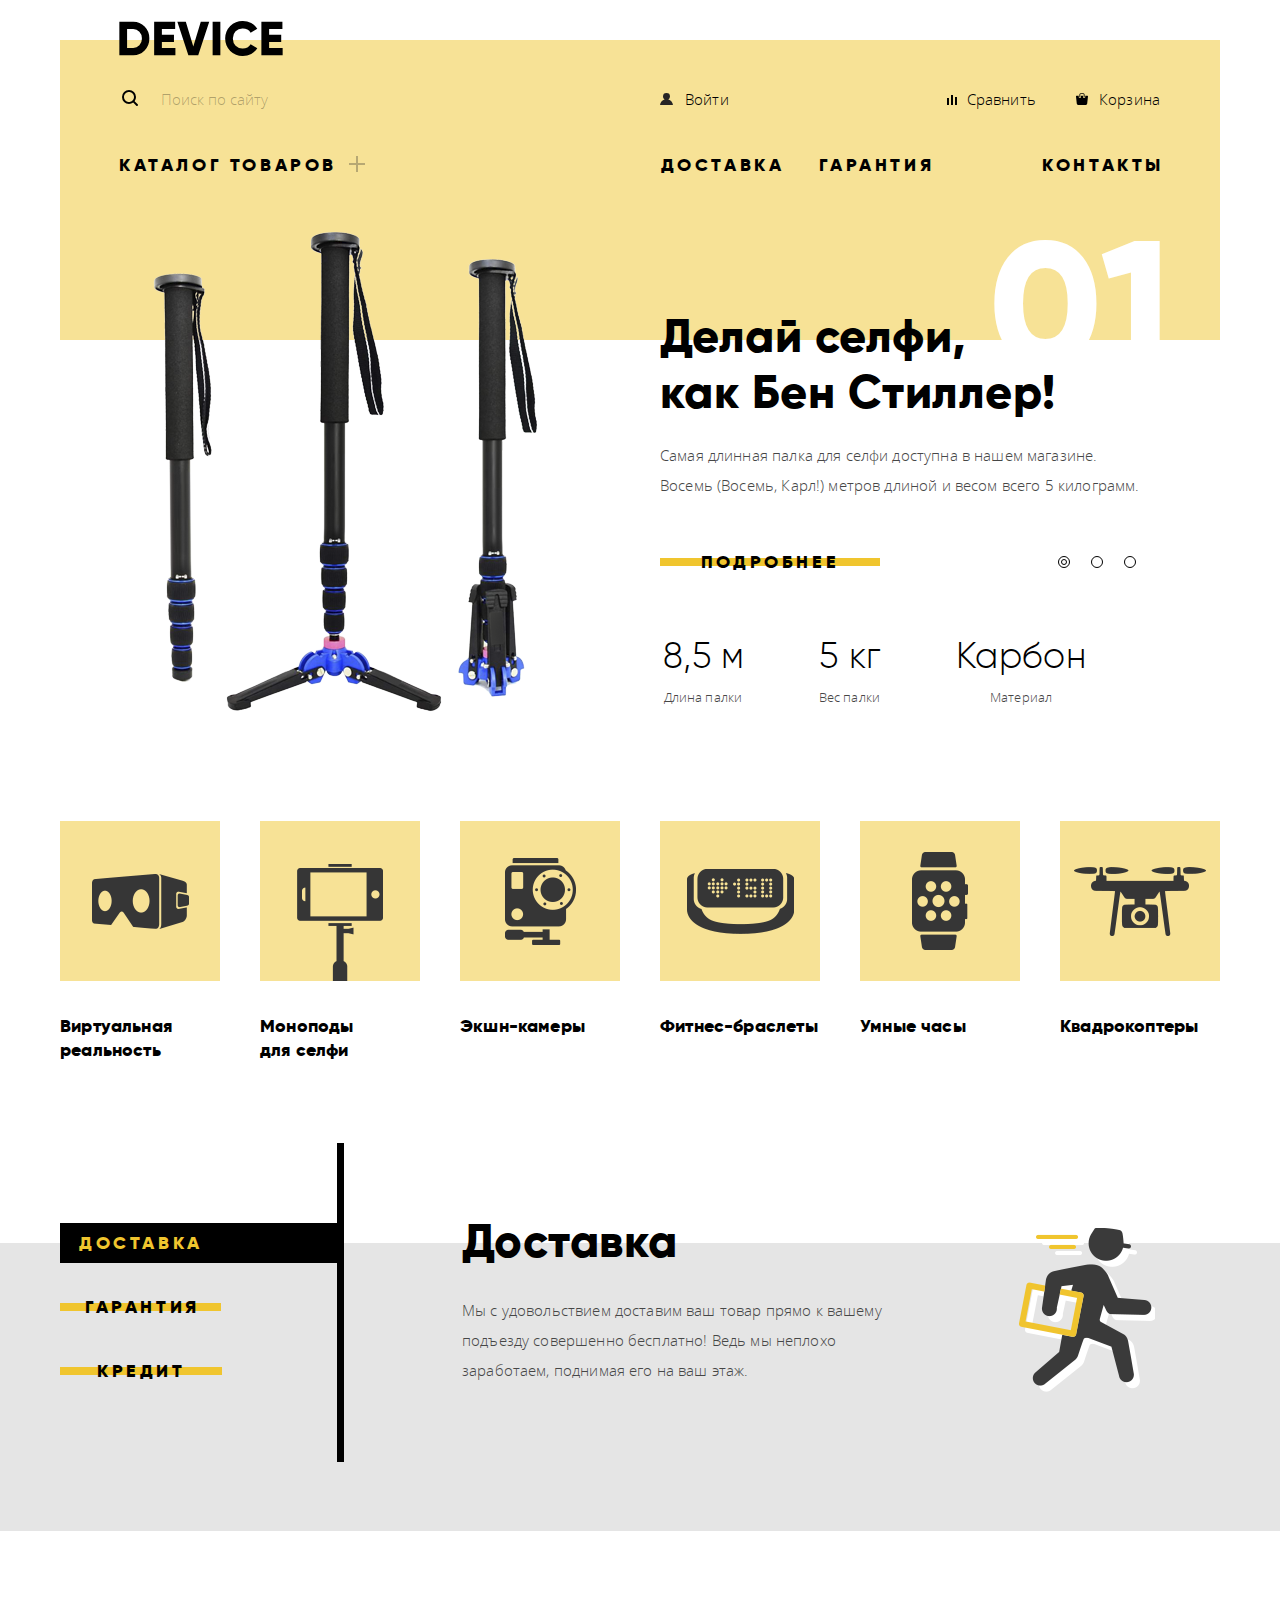
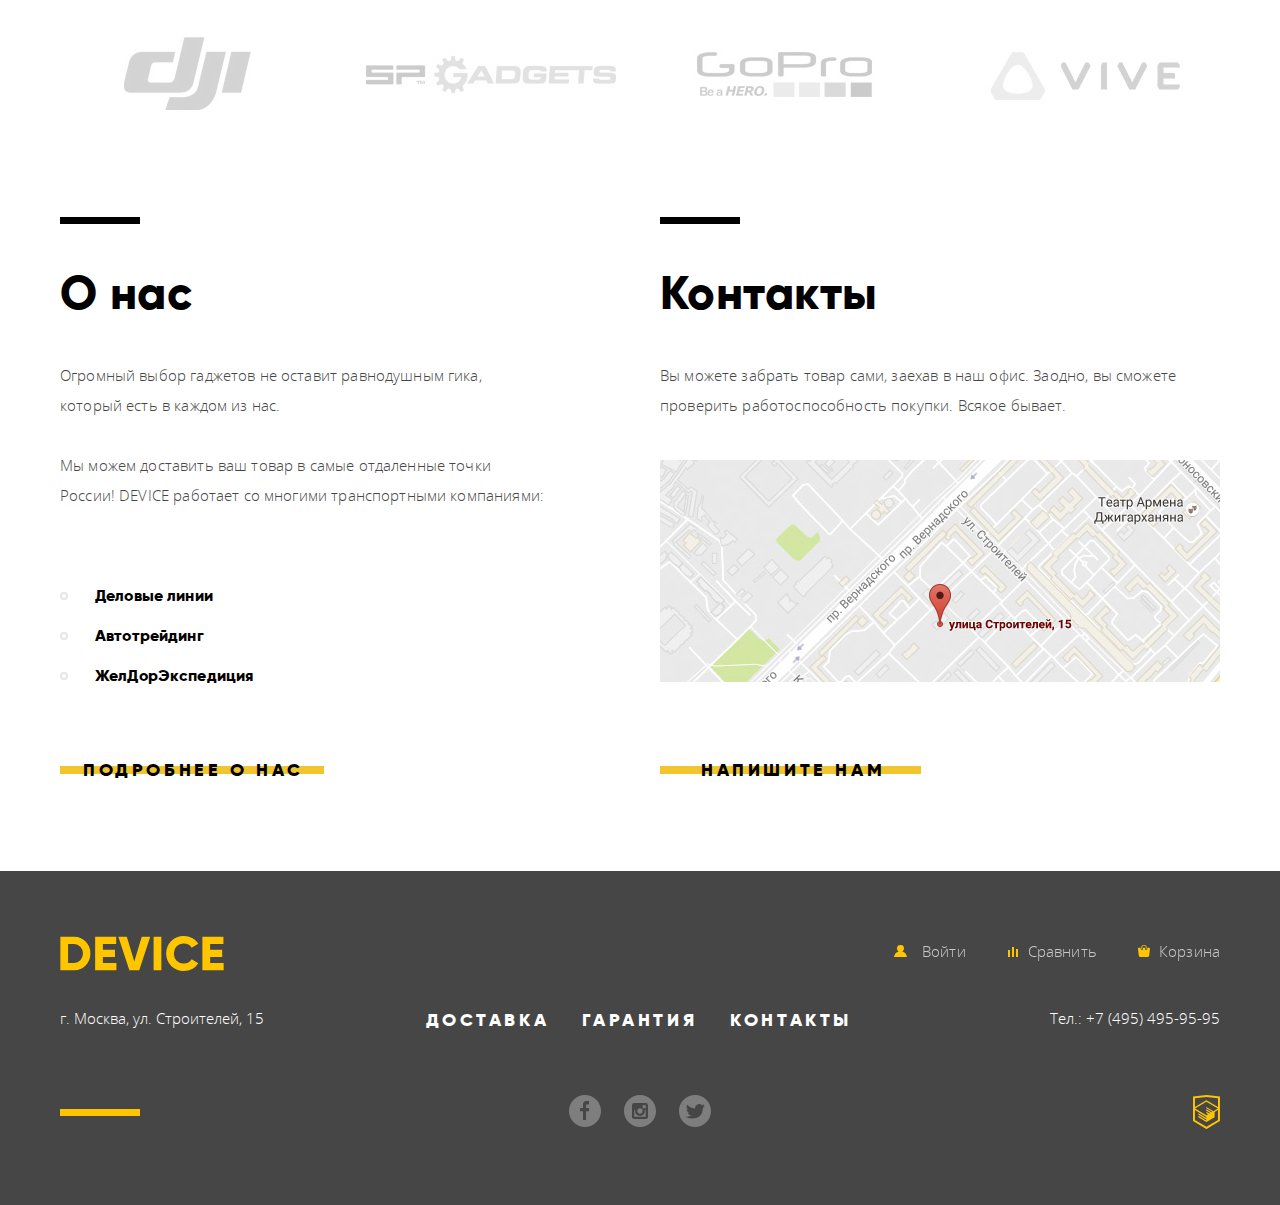
==== commit 28bcf5c0: "3 Защита" ====
--- a/index.html
+++ b/index.html
@@ -54,9 +54,9 @@
             <div class="benefits-gradient"></div>
             <section class="main-benefits-slider">
                 <h2 class="visually-hidden">Спецпредложения</h2>
-                <input class="visually-hidden" type="radio" id="benefit-1" name="toggle-benefit" checked>
-                <input class="visually-hidden" type="radio" id="benefit-2" name="toggle-benefit">
-                <input class="visually-hidden" type="radio" id="benefit-3" name="toggle-benefit">
+                <input class="visually-hidden slider-field" type="radio" id="benefit-1" name="toggle-benefit" checked>
+                <input class="visually-hidden slider-field" type="radio" id="benefit-2" name="toggle-benefit">
+                <input class="visually-hidden slider-field" type="radio" id="benefit-3" name="toggle-benefit">
                 <ul class="slider-list-benefits">
                     <li class="slider-benefit">
                         <div class="slider-benefit-wrapper">
@@ -126,9 +126,15 @@
                     </li>
                 </ul>
                 <div class="slider-controls-benefits">
-                    <label class="slider-controls-benefit--1" for="benefit-1">Первый слайд</label>
-                    <label class="slider-controls-benefit--2" for="benefit-2">Второй слайд</label>
-                    <label class="slider-controls-benefit--3" for="benefit-3">Третий слайд</label>
+                    <label class="slider-controls-benefit--1" for="benefit-1">
+                        <span class="visually-hidden">Первый слайд</span>
+                    </label>
+                    <label class="slider-controls-benefit--2" for="benefit-2">
+                        <span class="visually-hidden">Второй слайд</span>
+                    </label>
+                    <label class="slider-controls-benefit--3" for="benefit-3">
+                        <span class="visually-hidden">Третий слайд</span>
+                    </label>
                 </div>
             </section>
             <section class="product">
--- a/css/style.min.css
+++ b/css/style.min.css
@@ -1 +1 @@
-@font-face {font-family: 'gilroylight';src: url('../fonts/gilroylight.woff') format('woff'),url('../fonts/gilroylight.woff2') format('woff2');}@font-face {font-family: 'gilroyextrabold';src: url('../fonts/gilroyextrabold.woff') format('woff'),url('../fonts/gilroyextrabold.woff2') format('woff2');}@font-face {font-family: 'opensans';src: url('../fonts/opensans.woff') format('woff'),url('../fonts/opensans.woff2') format('woff2');}@font-face {font-family: 'opensanslight';src: url('../fonts/opensanslight.woff') format('woff'),url('../fonts/opensanslight.woff2') format('woff2');}*, *::before, *::after {-webkit-box-sizing: inherit;box-sizing: inherit;}html {-webkit-box-sizing: border-box;box-sizing: border-box;}.content-box-component {-webkit-box-sizing: content-box;box-sizing: content-box;}body {margin: 0;padding: 0;padding-top: 40px;font-family: 'opensanslight', Arial, sans-serif;font-size: 15px;line-height: 30px;font-weight: 400;letter-spacing: 0.15px;color: #000000;background-color: #ffffff;}a {text-decoration: none;}img {max-width: 100%;height: auto;}.visually-hidden:not(:focus):not(:active),input[type="checkbox"].visually-hidden,input[type="radio"].visually-hidden {position: absolute;width: 1px;height: 1px;margin: -1px;border: 0;padding: 0;white-space: nowrap;-webkit-clip-path: inset(100%);clip-path: inset(100%);clip: rect(0 0 0 0);overflow: hidden;}.button {display: inline-block;vertical-align: middle;padding-top: 8px;padding-bottom: 8px;font-family: 'gilroyextrabold', Arial, sans-serif;font-size: 18px;line-height: 24px;font-weight: 700;letter-spacing: 3.6px;color: #000000;text-transform: uppercase;background-image: -webkit-gradient(linear, left top, left bottom, color-stop(40%, transparent), color-stop(40%, #f0c52e), color-stop(60%, #f0c52e), color-stop(60%, transparent), to(transparent));background-image: linear-gradient(to bottom, transparent 40%, #f0c52e 40%, #f0c52e 60%, transparent 60%, transparent 100%);}.button:hover {background-color: #f0c52e;}.button:focus {color: rgba(0, 0, 0, 0.3);background-color: #f0c52e;}.container {width: 1160px;margin: 0 auto;padding: 0;}header .container {position: relative;padding: 34px 56px 51px 59px;background-color: #f7e296;}.header-logo {position: absolute;top: -19px;left: 59px;}.header-logo:hover {opacity: 0.6;}.header-logo:focus {opacity: 0.3;}.header-top-wrapper {display: -webkit-box;display: -ms-flexbox;display: flex;-ms-flex-wrap: wrap;flex-wrap: wrap;-webkit-box-align: center;-ms-flex-align: center;align-items: center;margin-bottom: 30px;}.search-form {display: -webkit-box;display: -ms-flexbox;display: flex;position: relative;height: 49px;}.search-form::before {content: "";position: absolute;top: 16px;left: 3px;width: 16px;height: 16px;background-image: url("../img/svg/search.svg");background-repeat: no-repeat;background-position: 0 0 ;}.search-field {width: 356px;padding: 9px 12px 8px 40px;font-size: 15px;line-height: 30px;background-color: transparent;border: none;}.search-field:focus {border-bottom: 2px solid #000000;}.search-field::-webkit-input-placeholder {color: rgba(0, 0, 0, 0.3);}.search-field:-ms-input-placeholder {color: rgba(0, 0, 0, 0.3);}.search-field::-ms-input-placeholder {color: rgba(0, 0, 0, 0.3);}.search-field::placeholder {color: rgba(0, 0, 0, 0.3);}.search-field:hover::-webkit-input-placeholder {color: rgba(0, 0, 0, 0.6);}.search-field:hover:-ms-input-placeholder {color: rgba(0, 0, 0, 0.6);}.search-field:hover::-ms-input-placeholder {color: rgba(0, 0, 0, 0.6);}.search-field:hover::placeholder {color: rgba(0, 0, 0, 0.6);}.search-field:focus::-webkit-input-placeholder {color: #000000;}.search-field:focus:-ms-input-placeholder {color: #000000;}.search-field:focus::-ms-input-placeholder {color: #000000;}.search-field:focus::placeholder {color: #000000;}.search-button {padding: 14px 19px;background-color: transparent;border: 2px solid #000000;}.search-button:hover {color: #ffffff;background-color: #000000;}.search-button:focus {color: rgba(255, 255, 255, 0.3);background-color: #000000;}.search-form .actions {display: none;}.search-form:focus-within .actions {display: block;}.header-user-nav {display: -webkit-box;display: -ms-flexbox;display: flex;-ms-flex-wrap: wrap;flex-wrap: wrap;margin: 0;padding: 0;margin-left: auto;list-style: none;}.header-user-nav a {color: #000000;}.header-user-nav .login-link {position: relative;margin-right: 208px;padding-left: 30px;}.header-user-nav .user-link {position: relative;margin-right: 19px;padding-left: 30px;}.header-user-nav .login-link::before,.header-user-nav .user-link::before {content: "";position: absolute;top: 4px;left: 5px;width: 13px;height: 12px;background-image: url("../img/svg/user.svg");background-repeat: no-repeat;background-position: 0 0 ;}.header-user-nav .compare-link {position: relative;margin-right: 33px;padding-left: 30px;}.header-user-nav .compare-link::before{content: "";position: absolute;top: 6px;left: 10px;width: 10px;height: 10px;background-image: url("../img/svg/compare.svg");background-repeat: no-repeat;background-position: 0 0 ;}.header-user-nav .basket-link {position: relative;margin-right: 4px;padding-left: 30px;}.header-user-nav .basket-link::before {content: "";position: absolute;top: 4px;left: 7px;width: 12px;height: 12px;background-image: url("../img/svg/cart.svg");background-repeat: no-repeat;background-position: 0 0 ;}.header-user-nav a:hover {opacity: 0.6;}.header-user-nav a:hover::before {opacity: 0.6;}.header-user-nav a:focus {opacity: 0.3;}.header-user-nav a:focus::before {opacity: 0.3;}.header-exit-link {margin-right: 55px;}.header-user-nav .header-link-current,.header-user-nav .header-link-current:hover,.header-user-nav .header-link-current:focus {opacity: 0.3;}.header-nav {font-family: 'gilroyextrabold', Arial, sans-serif;font-size: 18px;line-height: 24px;font-weight: 700;letter-spacing: 3.6px;text-transform: uppercase;}.site-nav {display: -webkit-box;display: -ms-flexbox;display: flex;-ms-flex-wrap: wrap;flex-wrap: wrap;position: relative;margin: 0;padding: 0;list-style: none;}.site-nav a {color: #000000;}.site-nav a:hover {opacity: 0.6;}.site-nav a:focus {opacity: 0.3;}.site-nav-delivery {margin-right: 35px;margin-left: auto;}.site-nav-guarantee {margin-right: 108px;}.site-nav-catalog {position: relative;}.site-nav-catalog::after {content: "";position: absolute;top: 3px;right: -28px;width: 16px;height: 16px;background-image: url("../img/svg/plus.svg");background-repeat: no-repeat;background-position: 0 0 ;opacity: 0.3;}.sub-nav {position: absolute;left: -59px;display: none;width: 1160px;height: 164px;padding: 0;margin: 0;padding-top: 20px;padding-left: 60px;padding-right: 60px;padding-bottom: 34px;list-style: none;background-color: #f7e296;z-index: 1;}.sub-nav li {margin-right: 59px;}.sub-nav li:nth-child(4) {margin-right: 74px;}.sub-nav li:nth-child(5) {margin-bottom: 36px;}.sub-nav li:last-child {margin-right: 0;}.site-nav-catalog:hover .sub-nav,.site-nav-catalog:focus-within .sub-nav {display: -webkit-box;display: -ms-flexbox;display: flex;-ms-flex-wrap: wrap;flex-wrap: wrap;-webkit-box-orient: vertical;-webkit-box-direction: normal;-ms-flex-direction: column;flex-direction: column;-ms-flex-line-pack: start;align-content: flex-start;}.sub-nav {font-family: 'opensanslight', Arial, sans-serif;font-size: 15px;line-height: 36px;font-weight: 400;letter-spacing: 0.15px;text-transform: none;}main .container {position: relative;}.benefits-gradient {position: absolute;top: -35px;width: 100%;height: 300px;background-image: -webkit-gradient(linear, left top, left bottom, color-stop(49%, #f7e296), color-stop(49%, #ffffff) );background-image: linear-gradient(#f7e296 49%, #ffffff 49% );}.main-benefits-slider {position: relative;padding-bottom: 93px;}.slider-list-benefits {position: relative;margin: 0;padding: 0;list-style: none;}.slider-benefit-wrapper {display: -webkit-box;display: -ms-flexbox;display: flex;}.slider-image {position: relative;display: -webkit-box;display: -ms-flexbox;display: flex;-webkit-box-pack: center;-ms-flex-pack: center;justify-content: center;-webkit-box-align: start;-ms-flex-align: start;align-items: flex-start;width: 580px;height: 500px;}.slider-image--1 {padding-right: 10px;}.slider-image--2 {padding-top: 15px;padding-left: 5px;}.slider-image--3 {padding-top: 65px;padding-left: 15px;}.slider-content {position: relative;width: 580px;padding: 80px 60px 0 20px;}.slider-number--1::before {content: "01";position: absolute;top: -13px;right: 46px;font-family: 'gilroyextrabold', Arial, sans-serif;font-size: 179px;line-height: 179px;font-weight: 700;letter-spacing: 1.79px;color: #ffffff;}.slider-number--2::before {content: "02";position: absolute;top: -13px;right: 46px;font-family: 'gilroyextrabold', Arial, sans-serif;font-size: 179px;line-height: 179px;font-weight: 700;letter-spacing: 1.79px;color: #ffffff;}.slider-number--3::before {content: "03";position: absolute;top: -13px;right: 46px;font-family: 'gilroyextrabold', Arial, sans-serif;font-size: 179px;line-height: 179px;font-weight: 700;letter-spacing: 1.79px;color: #ffffff;}.slider-title {display: block;position: relative;width: 502px;margin: 0;margin-bottom: 20px;font-family: 'gilroyextrabold', Arial, sans-serif;font-size: 47px;line-height: 56px;font-weight: 700;letter-spacing: 0.47px;}.slider-text {margin: 0;margin-bottom: 42px;color: #464646;}.slider-text--1 {width: 482px;}.slider-text--2 {width: 442px;}.slider-text--3 {width: 452px;}.slider-table th {padding-right: 73px;font-family: 'opensanslight', Arial, sans-serif;font-size: 13px;line-height: 20px;font-weight: 400;letter-spacing: 0.13px;color: #464646;}.slider-table th:last-child {padding-right: 0;}.slider-table td {padding-right: 71px;padding-bottom: 4px;font-family: 'gilroylight', Arial, sans-serif;font-size: 36px;line-height: 48px;font-weight: 400;letter-spacing: 0.36px;}.slider-table td:last-child {padding-right: 0;}.slider-button {position: relative;padding-left: 44px;padding-right: 44px;margin-bottom: 47px;}.slider-controls-benefits {position: absolute;left: 83.5%;top: 47.5%;z-index: 50;width: 160px;height: 10px;text-align: center;font-size: 0;-webkit-transform: translateY(46px);transform: translateY(46px);}.slider-controls-benefits label {position: relative;display: inline-block;vertical-align: top;width: 12px;height: 12px;padding: 17px;border-radius: 50%;cursor: pointer;}.slider-controls-benefits label::after {content: "";position: absolute;top: 0px;left: 0px;z-index: 1;width: 12px;height: 12px;background-color: #ffffff;border: 1px solid #000000;border-radius: 50%;}.slider-benefit {display: none;}#benefit-1:checked ~ .slider-list-benefits .slider-benefit:nth-child(1) {display: block;}#benefit-2:checked ~ .slider-list-benefits .slider-benefit:nth-child(2) {display: block;}#benefit-3:checked ~ .slider-list-benefits .slider-benefit:nth-child(3) {display: block;}#benefit-1:checked ~ .slider-controls-benefits .slider-controls-benefit--1::before,#benefit-2:checked ~ .slider-controls-benefits .slider-controls-benefit--2::before,#benefit-3:checked ~ .slider-controls-benefits .slider-controls-benefit--3::before {content: "";position: absolute;left: 3px;top: 3px;z-index: 2;width: 6px;height: 6px;background-color: #ffffff;border: 1px solid #000000;border-radius: 50%;}.product {padding: 0;padding-bottom: 80px;}.product-list {display: -webkit-box;display: -ms-flexbox;display: flex;-ms-flex-wrap: wrap;flex-wrap: wrap;margin: 0;padding: 0;list-style: none;}.product-list li:not(:last-child) {margin-right: 40px;}.product-list a {display: -webkit-box;display: -ms-flexbox;display: flex;-ms-flex-wrap: wrap;flex-wrap: wrap;width: 160px;color: #000000;}.product-title {margin: 0;font-family: 'gilroyextrabold', Arial, sans-serif;font-size: 18px;line-height: 24px;font-weight: 700;letter-spacing: 0.18px;}.product-image-wrap {display: -webkit-box;display: -ms-flexbox;display: flex;-webkit-box-align: center;-ms-flex-align: center;align-items: center;-webkit-box-pack: center;-ms-flex-pack: center;justify-content: center;width: 160px;height: 160px;margin-bottom: 33px;background-color: #f7e296;}.product-item--2 .product-image-wrap {-webkit-box-align: end;-ms-flex-align: end;align-items: flex-end;}.product-item--2 h3 {padding-right: 60px;}.product-image--1 {width: 97px;height: 55px;background-image: url("../img/popular-1.png");background-repeat: no-repeat;}.product-image--2 {width: 86px;height: 117px;background-image: url("../img/popular-2.png");background-repeat: no-repeat;}.product-image--3 {width: 71px;height: 87px;background-image: url("../img/popular-3.png");background-repeat: no-repeat;}.product-image--4 {width: 107px;height: 65px;background-image: url("../img/popular-4.png");background-repeat: no-repeat;}.product-image--5 {width: 56px;height: 98px;background-image: url("../img/popular-5.png");background-repeat: no-repeat;}.product-image--6 {width: 132px;height: 69px;background-image: url("../img/popular-6.png");background-repeat: no-repeat;}.product-item:hover .product-image-wrap {background-color: #f0c52e;}.product-item:focus .product-image,.product-item:focus .product-title {opacity: 0.3;}.main-services {position: relative;min-width: 1160px;width: 100%;background-image: -webkit-gradient(linear, left top, left bottom, color-stop(21%, transparent), color-stop(21%, #e5e5e5) );background-image: linear-gradient(transparent 21%, #e5e5e5 21% );}.services-gradient {position: absolute;top: 25px;min-width: 1160px;width: 100%;height: 360px;background-image: -webkit-gradient(linear, left top, left bottom, color-stop(21%, #ffffff), color-stop(21%, #e5e5e5) );background-image: linear-gradient(#ffffff 21%, #e5e5e5 21% );}.main-services .container {display: -webkit-box;display: -ms-flexbox;display: flex;padding-top: 75px;padding-bottom: 140px;padding-right: 300px;}.slider-controls-services {position: relative;width: 280px;margin: 0;padding: 0;margin-top: 6px;margin-right: 122px;list-style: none;}.slider-controls-services::after {content: "";position: absolute;top: -80px;right: -4px;width: 7px;height: 319px;background-color: #000000;}.slider-controls-services li:not(:last-child) {margin-bottom: 24px;}.slider-controls-service--1 {padding: 8px 17px 8px 19px;}.slider-controls-service--2 {padding: 8px 21px 8px 25px;}.slider-controls-service--3 {padding: 8px 36px 8px 37px;}.slider-list-services {position: relative;width: 436px;margin: 0;padding: 0;list-style: none;}.slider-list-services h3 {margin: 0;margin-bottom: 30px;font-family: 'gilroyextrabold', Arial, sans-serif;font-size: 47px;line-height: 48px;font-weight: 700;letter-spacing: 0.47px;}.slider-list-services p {width: 436px;margin: 0;color: #464646;}.slider-service--1::before {content: "";position: absolute;top: 11px;right: -257px;width: 136px;height: 164px;background-image: url("../img/delivery.png");background-repeat: no-repeat;background-position: 0 0 ;}.slider-service--2::before {content: "";position: absolute;top: -14px;right: -276px;width: 171px;height: 194px;background-image: url("../img/warranty.png");background-repeat: no-repeat;background-position: 0 0 ;}.slider-service--3::before {content: "";position: absolute;top: -11px;right: -254px;width: 156px;height: 186px;background-image: url("../img/credit.png");background-repeat: no-repeat;background-position: 0 0 ;}.slider-controls-services label {cursor: pointer;}.slider-service {display: none;}#service-1:checked ~ .slider-list-services .slider-service--1 {display: block;}#service-2:checked ~ .slider-list-services .slider-service--2 {display: block;}#service-3:checked ~ .slider-list-services .slider-service--3 {display: block;}#service-1:checked ~ .slider-controls-services .slider-controls-service--1,#service-2:checked ~ .slider-controls-services .slider-controls-service--2,#service-3:checked ~ .slider-controls-services .slider-controls-service--3 {width: 278px;color: #f0c52e;background-color: #000000;background-image: none;}#service-1:focus ~ .slider-controls-services .slider-controls-service--1,#service-2:focus ~ .slider-controls-services .slider-controls-service--2,#service-3:focus ~ .slider-controls-services .slider-controls-service--3 {outline: auto;}.brand-list {display: -webkit-box;display: -ms-flexbox;display: flex;-ms-flex-wrap: wrap;flex-wrap: wrap;margin: 0;padding: 0;padding-top: 94px;padding-bottom: 90px;list-style: none;}.brand-list li {width: 260px;height: 100px;margin-right: 40px;}.brand-list li:last-child {margin-right: 0;}.brand-list a {-webkit-filter: grayscale(100%);filter: grayscale(100%);opacity: 0.2;}.brand-list a:hover {-webkit-filter: none;filter: none;opacity: 1;}.main-down-wrapper {display: -webkit-box;display: -ms-flexbox;display: flex;padding-top: 54px;padding-bottom: 81px;}.main-down-wrapper h2 {margin: 0;margin-bottom: 43px;font-family: 'gilroyextrabold', Arial, sans-serif;font-size: 47px;line-height: 48px;font-weight: 700;letter-spacing: 0.47px;}.main-down-wrapper p {margin: 0;color: #464646;}.extra-benefits {position: relative;width: 485px;}.extra-benefits::before {content: "";position: absolute;top: -52px;left: 0px;width: 80px;height: 7px;background-color: #000000;}.main-contacts {position: relative;width: 560px;margin-left: auto;}.main-contacts::before {content: "";position: absolute;top: -52px;left: 0px;width: 80px;height: 7px;background-color: #000000;}.extra-benefits p {margin-bottom: 30px;}.delivery-option {margin: 0;padding: 0;margin-top: 66px;margin-bottom: 54px;padding-left: 35px;font-family: 'gilroyextrabold', Arial, sans-serif;font-size: 16px;line-height: 40px;font-weight: 700;list-style: none;}.delivery-option li {position: relative;}.delivery-option li:before {content: "";position: absolute;top: 16px;left: -35px;width: 8px;height: 8px;background-color: #ffffff;border: 2px solid #e6e6e6;border-radius: 50%;}.extra-benefits .button {padding: 8px 20px 8px 23px;}.main-contacts p {margin-bottom: 40px;}.map-address {margin: 0;margin-bottom: 59px;}.contact-button {padding: 8px 36px 8px 41px;}.page-title {margin: 0;padding: 37px 61px 24px 60px;font-family: 'gilroyextrabold', Arial, sans-serif;font-size: 47px;line-height: 48px;font-weight: 700;letter-spacing: 0.47px;}.breadcrumbs {display: -webkit-box;display: -ms-flexbox;display: flex;-ms-flex-wrap: wrap;flex-wrap: wrap;margin: 0;padding: 0 60px 45px 60px;list-style: none;font-family: 'opensanslight', Arial, sans-serif;font-size: 14px;line-height: 24px;letter-spacing: 0.14px;color: rgba(0, 0, 0, 0.3);}.breadcrumbs li {position: relative;margin-right: 37px;}.breadcrumbs li:last-child {margin-right: 0;}.breadcrumbs li:not(:last-child)::after {content: "";position: absolute;top: 9px;right: -20px;width: 4px;height: 7px;background-image: url("../img/svg/nav-arrow.svg");background-repeat: no-repeat;background-position: 0 0 ;}.breadcrumbs a {color: rgba(0, 0, 0, 0.3);}.breadcrumbs a:hover {color: rgba(0, 0, 0, 0.6);}.breadcrumbs a:focus {color: rgba(0, 0, 0, 0.1);}.main-top-wrap {display: -webkit-box;display: -ms-flexbox;display: flex;}.main-top-title {-webkit-box-flex: 1;-ms-flex-positive: 1;flex-grow: 1;background-color: #d9d9d9;}.main-top-sorting {-webkit-box-flex: 1;-ms-flex-positive: 1;flex-grow: 1;background-color: #ebebeb;}.main-top-wrap h2 {margin: 0;font-family: 'gilroyextrabold', Arial, sans-serif;font-size: 16px;line-height: 24px;font-weight: 700;letter-spacing: 3.2px;text-transform: uppercase;}.main-top-title h2 {width: 327px;margin-left: auto;padding: 23px;padding-left: 60px;}.sorting-options {display: -webkit-box;display: -ms-flexbox;display: flex;-webkit-box-align: baseline;-ms-flex-align: baseline;align-items: baseline;width: 833px;padding-top: 23px;padding-bottom: 23px;padding-left: 73px;}.sorting-options-left {display: -webkit-box;display: -ms-flexbox;display: flex;-ms-flex-wrap: wrap;flex-wrap: wrap;margin: 0;padding: 0;list-style: none;}.sorting-options-right {position: relative;width: 60px;margin: 0;padding: 0;margin-left: auto;list-style: none;}.sorting-options li {font-family: 'opensans', Arial, sans-serif;font-size: 14px;line-height: 18px;font-weight: 400;letter-spacing: normal;}.sorting-options h2 {margin-right: 56px;}.sorting-options-left li:not(:last-child) {margin-right: 29px;}.sorting-options a {color: rgba(0, 0, 0, 0.3);}.sorting-options a:hover {color: rgba(0, 0, 0, 0.6);}.sorting-options a:focus {color: #000000;}.sort-options-current a {color: #000000;}.sort-options-current a:hover {color: #000000;}.sort-increase {content: "";position: absolute;top: -10px;left: 19px;width: 11px;height: 10px;background-image: url("../img/svg/icon-up-dir.svg");background-repeat: no-repeat;background-position: 0 0 ;opacity: 0.2;}.sort-decrease {content: "";position: absolute;top: -10px;right: 0px;width: 11px;height: 10px;background-image: url("../img/svg/icon-down-dir.svg");background-repeat: no-repeat;background-position: 0 0 ;opacity: 0.2;}.sort-increase:hover,.sort-decrease:hover {opacity: 0.4;}.sort-increase:focus,.sort-decrease:focus {opacity: 1;}.sort-current {opacity: 1;}.sort-current:hover {opacity: 1;}.main-page-wrap {display: -webkit-box;display: -ms-flexbox;display: flex;}.filters {background-color: #ebebeb;-webkit-box-flex: 1;-ms-flex-positive: 1;flex-grow: 1;}.catalog-wrap {-webkit-box-flex: 1;-ms-flex-positive: 1;flex-grow: 1;}.filter-wrap {width: 327px;padding-right: 68px;padding-left: 59px;margin-left: auto;}.filter {position: relative;padding-top: 80px;}.filter::before {content: "";position: absolute;top: 68px;right: 0px;width: 201px;height: 2px;background-color: #000000;}.filter legend {font-family: 'gilroyextrabold', Arial, sans-serif;font-size: 18px;line-height: 24px;font-weight: 700;letter-spacing: 0.18px;}.filter fieldset {padding: 0;margin: 0;margin-bottom: 10px;border: none;border-bottom: 2px solid #000000;}.filter fieldset:last-of-type {border-bottom: none;}.filter ul {margin: 0;padding: 0;list-style: none;}.filter .filter-price {padding-bottom: 34px;}.filter-price legend {margin-bottom: 36px;}.price-controls,.price-controls input {font-family: 'gilroylight', Arial, sans-serif;font-size: 14px;line-height: 24px;font-weight: 400;color: rgba(0, 0, 0, 0.2);}.range-controls {position: relative;margin-bottom: 6px;}.range-controls .scale {height: 2px;background-color: #dbdbdb;}.range-controls .bar {width: 60%;height: 2px;background-color: #91c92f;}.range-controls .toggle {position: absolute;top: -11px;left: 0;width: 20px;height: 20px;padding: 0;border: 8px solid #ffffff;background-color: #ababab;-webkit-box-shadow: 0 2px 1px 0 #dadada;box-shadow: 0 2px 1px 0 #dadada;border-radius: 50%;cursor: pointer;}.toggle:focus {width: 22px;height: 22px;border: 9px solid #ffffff;}.range-controls .toggle-min {left: -5px;}.range-controls .toggle-max {left: 107px;}.price-controls input {width: 67px;background-color: transparent;border: none;}.price-controls .max-price {width: 80px;}.filter .filter-color {padding-bottom: 32px;}.filter-color legend {margin-bottom: 17px;}.filter-option label {display: -webkit-box;display: -ms-flexbox;display: flex;-webkit-box-align: center;-ms-flex-align: center;align-items: center;cursor: pointer;-webkit-user-select: none;-moz-user-select: none;-ms-user-select: none;user-select: none;font-family: 'opensanslight', Arial, sans-serif;font-size: 14px;line-height: 40px;font-weight: 400;letter-spacing: 0.14px;}.checkbox {width: 27px;height: 27px;margin-right: 11px;border-radius: 3px;}.checkbox-on {display: none;}.filter-input-checkbox:checked + label .checkbox-on {display: block;}.filter-input-checkbox:checked + label .checkbox-off {display: none;}.filter-input-checkbox:disabled + label,.filter-input-checkbox:disabled + label .checkbox-on,.filter-input-checkbox:disabled + label .checkbox-off {opacity: 0.25;}.filter-input-checkbox:hover ~ label .checkbox {opacity: 0.6;}.filter-input-checkbox:focus ~ label .checkbox {opacity: 1;-webkit-box-shadow: -1px 1px 3px 2px rgba(0,0,0, 0.2);box-shadow: -1px 1px 3px 2px rgba(0,0,0, 0.2);}.filter .filter-bluetooth {margin-bottom: 33px;}.filter-bluetooth legend {margin-bottom: 17px;}.radio {width: 25px;height: 25px;margin-right: 13px;border-radius: 50%;}.radio-on {display: none;}.filter-input-radio:checked + label .radio-on {display: block;}.filter-input-radio:checked + label .radio-off {display: none;}.filter-input-radio:disabled + label,.filter-input-radio:disabled + label .radio-on,.filter-input-radio:disabled + label .radio-off {opacity: 0.25;}.filter-input-radio:hover ~ label .radio {opacity: 0.6;}.filter-input-radio:focus ~ label .radio {opacity: 1;-webkit-box-shadow: 0 1px 0 3px rgba(0,0,0, 0.2);box-shadow: 0 1px 0 3px rgba(0,0,0, 0.2);}.filter .button {padding-right: 39px;padding-left: 40px;background-color: transparent;border: none;cursor: pointer;}.filter .button:hover {background-color: #f0c52e;}.filter .button:focus {color: rgba(0, 0, 0, 0.3);background-color: #f0c52e;}.catalog {width: 833px;padding: 69px 0 75px 73px;}.catalog h3 {margin: 0;font-family: 'gilroyextrabold', Arial, sans-serif;font-size: 18px;line-height: 24px;font-weight: 700;letter-spacing: 0.18px;}.catalog-list {display: -webkit-box;display: -ms-flexbox;display: flex;-ms-flex-wrap: wrap;flex-wrap: wrap;margin: 0;padding: 0;margin-bottom: 36px;list-style: none;}.catalog-item {position: relative;width: 360px;margin-right: 40px;margin-bottom: 47px;}.catalog-item:nth-child(2n) {margin-right: 0;}.catalog-item:nth-last-child(2),.catalog-item:last-child {margin-bottom: 0}.catalog-item .flag {display: none;}.catalog-item .flag-new {display: block;position: absolute;top: 28px;right: 27px;width: 60px;height: 60px;padding: 16px 12px;font-family: 'gilroyextrabold', Arial, sans-serif;font-size: 14px;line-height: 24px;font-weight: 700;letter-spacing: 0.7px;color: rgba(0, 0, 0, 0.2);text-transform: uppercase;border: 2px solid rgba(0, 0, 0, 0.1);border-radius: 50%;z-index: 20;}.catalog-item-image {position: relative;margin-bottom: 22px;}.catalog-item-image .actions {position: absolute;top: 0;left: 0;width: 360px;height: 380px;padding: 172px 30px 137px 35px;text-align: center;background-color: rgba(238,238,238,0.7);z-index: 10;}.catalog-item-image .actions {display: none;}.catalog-item-image:hover .actions {display: block;}.catalog-item-image:focus-within .actions {display: block;}.buy-button {display: inline-block;vertical-align: middle;margin-bottom: 6px;padding-left: 36px;padding-right: 37px;}.marker-button {display: inline-block;vertical-align: middle;font-size: 13px;line-height: 36px;letter-spacing: 0.13px;color: rgba(0, 0, 0, 0.5);}.marker-button:hover {color: #000000;}.marker-button:focus {color: rgba(0, 0, 0, 0.2);}.catalog-item-text {display: -webkit-box;display: -ms-flexbox;display: flex;-ms-flex-wrap: wrap;flex-wrap: wrap;}.catalog-item-text a {color: #000000;}.catalog-item-title {width: 257px;}.catalog-item-title--2 {padding-right: 20px;}.catalog-item-price {margin: 0;margin-left: auto;font-family: 'gilroylight', Arial, sans-serif;font-size: 16px;line-height: 24px;font-weight: 400;letter-spacing: 0.16px;color: #464646;}.pagination-list {display: -webkit-box;display: -ms-flexbox;display: flex;-ms-flex-wrap: wrap;flex-wrap: wrap;-webkit-box-pack: justify;-ms-flex-pack: justify;justify-content: space-between;-webkit-box-align: baseline;-ms-flex-align: baseline;align-items: baseline;margin: 0;padding: 0;list-style: none;background-color: #ebebeb;}.pagination-list li {font-family: 'gilroyextrabold', Arial, sans-serif;font-size: 16px;line-height: 24px;font-weight: 700;letter-spacing: 3.2px;text-transform: uppercase;}.pagination-ahead,.pagination-back {display: block;color: #000000;}.pagination-ahead {padding: 24px 38px 22px 30px;}.pagination-back {padding: 24px 27px 22px 32px;}.pagination-ahead:hover,.pagination-back:hover {background-color: #d9d9d9;}.pagination-ahead:focus,.pagination-back:focus {color: rgba(0, 0, 0, 0.3);background-color: #d9d9d9;}.pagination-item {display: -webkit-box;display: -ms-flexbox;display: flex;-ms-flex-wrap: wrap;flex-wrap: wrap;}.pagination-item a:not(:last-child) {margin-right: 31px;}.pagination-item a {color: rgba(0, 0, 0, 0.3);}.pagination-item a:hover {color: rgba(0, 0, 0, 0.6);}.pagination-item a:focus,.pagination-item .pagination-current {color: #000000;}.pagination-item .pagination-current:hover {color: #000000;}footer {min-width: 1160px;background-color: #464646;}footer .container {padding-top: 65px;}.footer-top-wrap {display: -webkit-box;display: -ms-flexbox;display: flex;-ms-flex-wrap: wrap;flex-wrap: wrap;margin-bottom: 32px;}.footer-top-wrap .footer-user-nav {margin-left: auto;}.footer-down-wrap {display: -webkit-box;display: -ms-flexbox;display: flex;-ms-flex-wrap: wrap;flex-wrap: wrap;padding-bottom: 67px;}footer .container p {color: #ffffff;}.footer-left-wrapper {width: 210px;}.footer-middle-wrapper {width: 473px;margin-left: auto;margin-top: 2px;padding-left: 30px;}.footer-logo {display: block;width: 164px;height: 35px;}.footer-logo:hover {opacity: 0.6;}.footer-logo:focus {opacity: 0.3;}.footer-left-wrapper {position: relative;padding-bottom: 40px;}.footer-left-wrapper::after {content: "";position: absolute;bottom: 22px;left: 0px;width: 80px;height: 7px;background-color: #ffc600;}.footer-left-wrapper p {margin: 0;letter-spacing: normal;}.footer-right-wrapper {display: -webkit-box;display: -ms-flexbox;display: flex;-webkit-box-orient: vertical;-webkit-box-direction: normal;-ms-flex-direction: column;flex-direction: column;-ms-flex-wrap: wrap;flex-wrap: wrap;width: 240px;margin-left: auto;padding-left: 32px;}.footer-nav,.footer-social,.footer-user-nav {display: -webkit-box;display: -ms-flexbox;display: flex;-ms-flex-wrap: wrap;flex-wrap: wrap;margin: 0;padding: 0;list-style: none;}.footer-nav {margin-bottom: 60px;padding-left: 7px;}.footer-nav li:not(:last-child) {margin-right: 33px;}.footer-nav a {font-family: 'gilroyextrabold', Arial, sans-serif;font-size: 18px;line-height: 24px;font-weight: 700;letter-spacing: 3.6px;text-transform: uppercase;color: #ffffff;}.footer-nav a:hover {opacity: 0.6;}.footer-nav a:focus {opacity: 0.3;}.footer-social {-webkit-box-pack: center;-ms-flex-pack: center;justify-content: center;}.footer-social li:not(:last-child) {margin-right: 23px;}.social-button {opacity: 0.3;}.social-button:hover {opacity: 0.6;}.social-button:active {opacity: 0.1;}.footer-user-nav li {padding-left: 30px;}.footer-user-nav li {margin-right: 32px;}.footer-user-nav li:last-child {margin-right: 0;}.footer-user-nav .footer-page-login {margin-right: 20px;}.footer-user-nav .footer-page-exit {padding-left: 0;}.footer-user-nav a {color: #ffffff;}.footer-login-link {position: relative;}.footer-login-link svg {position: absolute;top: 4px;left: -28px;width: 13px;height: 12px;}.footer-compare-link {position: relative;}.footer-compare-link svg {position: absolute;top: 6px;left: -20px;width: 10px;height: 10px;}.footer-basket-link {position: relative;}.footer-basket-link svg {position: absolute;top: 4px;left: -21px;width: 12px;height: 12px;}.footer-link span {opacity: 0.7;}.footer-link:hover span {opacity: 1;}.footer-link:hover svg {opacity: 0.6;}.footer-link:focus {opacity: 0.3;}.footer-link-current span,.footer-link-current:hover span,.footer-link-current:focus span {opacity: 0.3;}.footer-right-wrapper p {margin: 0;margin-bottom: 62px;margin-left: auto;letter-spacing: normal;}.footer-logo-html {display: block;margin-left: auto;}.footer-logo-html:hover {opacity: 0.6;}.footer-logo-html:focus {opacity: 0.3;}.modal-contact {display: none;position: fixed;z-index: 150;left: 0;right: 0;top: 0;bottom: 0;width: 960px;height: 553px;margin: auto;padding-top: 93px;padding-left: 100px;padding-right: 100px;padding-bottom: 80px;background-color: #ffffff;font-family: 'opensans', Arial, sans-serif;font-size: 14px;line-height: 18px;font-weight: 400;letter-spacing: normal;-webkit-box-shadow: 0px 20px 40px 0 rgba(0, 0, 0, 0.75);box-shadow: 0px 20px 40px 0 rgba(0, 0, 0, 0.75);}.contact-form label {font-family: 'gilroyextrabold', Arial, sans-serif;font-size: 18px;line-height: 24px;font-weight: 700;letter-spacing: normal;}.contact-form-wrap {display: -webkit-box;display: -ms-flexbox;display: flex;margin-bottom: 32px;}.contact-form-wrap input {width: 360px;height: 50px;padding: 16px 20px 16px 20px;}.modal-user-login,.modal-user-mail {width: 360px;margin: 0;}.modal-user-login {margin-right: 40px;}.modal-user-message {margin: 0;margin-bottom: 36px;}.modal-user-message textarea {width: 760px;height: 156px;padding: 16px 20px 10px 20px;resize: none;}.contact-form input,.contact-form textarea {margin-top: 9px;background-color: #f2f2f2;border: none;}.contact-form input:hover,.contact-form textarea:hover {background-color: #eaeaea;}.contact-form input:focus,.contact-form textarea:focus {color: #464646;background-color: #ffffff;border: 3px solid #f0c52e;}.contact-form input::-webkit-input-placeholder,.contact-form textarea::-webkit-input-placeholder {color: rgba(70, 70, 70, 0.4);}.contact-form input:hover::-webkit-input-placeholder,.contact-form textarea:hover::-webkit-input-placeholder {color: rgba(70, 70, 70, 0.4);}.contact-form input:focus::-webkit-input-placeholder,.contact-form textarea:focus::-webkit-input-placeholder {color: #464646;}.contact-form .error {background-color: #f6dada;}.send-button {padding-left: 34px;padding-right: 36px;border: none;background-color: transparent;cursor: pointer;}.modal-close {position: absolute;z-index: 3;width: 55px;height: 55px;font-size: 0;background-color: transparent;background-image: url("../img/svg/modal-close.svg");background-repeat: no-repeat;background-position: 0 0 ;border: none;opacity: 0.5;cursor: pointer;}.modal-close:hover {opacity: 1;}.modal-close:focus {opacity: 0.3;}.modal-contact .modal-close {top: 22px;right: 22px;}.modal-map {display: none;position: fixed;z-index: 120;top: 0;right: 0;bottom: 0;left: 0;width: 960px;height: 559px;margin: auto;-webkit-box-shadow: 0px 0px 16px 0 rgba(0, 0, 0, 0.5);box-shadow: 0px 0px 16px 0 rgba(0, 0, 0, 0.5);}.modal-map p {margin: 0;}.modal-map .modal-close {top: 22px;right: 22px;}.modal-show {display: block;-webkit-animation: bounce 0.6s;animation: bounce 0.6s;}.modal-error {-webkit-animation: shake 0.6s;animation: shake 0.6s;}@-webkit-keyframes bounce {0% {-webkit-transform: translateY(-2000px);transform: translateY(-2000px);}70% {-webkit-transform: translateY(30px);transform: translateY(30px);}90% {-webkit-transform: translateY(-10px);transform: translateY(-10px);}100% {-webkit-transform: translateY(0);transform: translateY(0);}}@keyframes bounce {0% {-webkit-transform: translateY(-2000px);transform: translateY(-2000px);}70% {-webkit-transform: translateY(30px);transform: translateY(30px);}90% {-webkit-transform: translateY(-10px);transform: translateY(-10px);}100% {-webkit-transform: translateY(0);transform: translateY(0);}}@-webkit-keyframes shake {0%,100% {-webkit-transform: translateX(0);transform: translateX(0);}10%,30%,50%,70%,90% {-webkit-transform: translateX(-10px);transform: translateX(-10px);}20%,40%,60%,80% {-webkit-transform: translateX(10px);transform: translateX(10px);}}@keyframes shake {0%,100% {-webkit-transform: translateX(0);transform: translateX(0);}10%,30%,50%,70%,90% {-webkit-transform: translateX(-10px);transform: translateX(-10px);}20%,40%,60%,80% {-webkit-transform: translateX(10px);transform: translateX(10px);}}.modal-map p {position: absolute;z-index: 1;top: 0;left: 0;margin: 0;}.modal-map iframe {position: relative;z-index: 2;border: none;}
+@font-face {font-family: 'gilroylight';src: url('../fonts/gilroylight.woff') format('woff'),url('../fonts/gilroylight.woff2') format('woff2');}@font-face {font-family: 'gilroyextrabold';src: url('../fonts/gilroyextrabold.woff') format('woff'),url('../fonts/gilroyextrabold.woff2') format('woff2');}@font-face {font-family: 'opensans';src: url('../fonts/opensans.woff') format('woff'),url('../fonts/opensans.woff2') format('woff2');}@font-face {font-family: 'opensanslight';src: url('../fonts/opensanslight.woff') format('woff'),url('../fonts/opensanslight.woff2') format('woff2');}*, *::before, *::after {-webkit-box-sizing: inherit;box-sizing: inherit;}html {-webkit-box-sizing: border-box;box-sizing: border-box;}.content-box-component {-webkit-box-sizing: content-box;box-sizing: content-box;}body {margin: 0;padding: 0;padding-top: 40px;font-family: 'opensanslight', Arial, sans-serif;font-size: 15px;line-height: 30px;font-weight: 400;letter-spacing: 0.15px;color: #000000;background-color: #ffffff;}a {text-decoration: none;}img {max-width: 100%;height: auto;}.visually-hidden:not(:focus):not(:active),input[type="checkbox"].visually-hidden,input[type="radio"].visually-hidden {position: absolute;width: 1px;height: 1px;margin: -1px;border: 0;padding: 0;white-space: nowrap;-webkit-clip-path: inset(100%);clip-path: inset(100%);clip: rect(0 0 0 0);overflow: hidden;}.button {display: inline-block;vertical-align: middle;padding-top: 8px;padding-bottom: 8px;font-family: 'gilroyextrabold', Arial, sans-serif;font-size: 18px;line-height: 24px;font-weight: 700;letter-spacing: 3.6px;color: #000000;text-transform: uppercase;background-image: -webkit-gradient(linear, left top, left bottom, color-stop(40%, transparent), color-stop(40%, #f0c52e), color-stop(60%, #f0c52e), color-stop(60%, transparent), to(transparent));background-image: linear-gradient(to bottom, transparent 40%, #f0c52e 40%, #f0c52e 60%, transparent 60%, transparent 100%);}.button:hover {background-color: #f0c52e;}.button:focus {color: rgba(0, 0, 0, 0.3);background-color: #f0c52e;}.container {width: 1160px;margin: 0 auto;padding: 0;}header .container {position: relative;padding: 34px 56px 51px 59px;background-color: #f7e296;}.header-logo {position: absolute;top: -19px;left: 59px;}.header-logo:hover {opacity: 0.6;}.header-logo:focus {opacity: 0.3;}.header-top-wrapper {display: -webkit-box;display: -ms-flexbox;display: flex;-ms-flex-wrap: wrap;flex-wrap: wrap;-webkit-box-align: center;-ms-flex-align: center;align-items: center;margin-bottom: 30px;}.search-form {display: -webkit-box;display: -ms-flexbox;display: flex;position: relative;height: 49px;}.search-form::before {content: "";position: absolute;top: 16px;left: 3px;width: 16px;height: 16px;background-image: url("../img/svg/search.svg");background-repeat: no-repeat;background-position: 0 0 ;}.search-field {width: 356px;padding: 9px 12px 8px 40px;font-size: 15px;line-height: 30px;background-color: transparent;border: 2px solid transparent;}.search-field:focus {border-bottom: 2px solid #000000;}.search-field::-webkit-input-placeholder {color: rgba(0, 0, 0, 0.3);}.search-field:-ms-input-placeholder {color: rgba(0, 0, 0, 0.3);}.search-field::-ms-input-placeholder {color: rgba(0, 0, 0, 0.3);}.search-field::placeholder {color: rgba(0, 0, 0, 0.3);}.search-field:hover::-webkit-input-placeholder {color: rgba(0, 0, 0, 0.6);}.search-field:hover:-ms-input-placeholder {color: rgba(0, 0, 0, 0.6);}.search-field:hover::-ms-input-placeholder {color: rgba(0, 0, 0, 0.6);}.search-field:hover::placeholder {color: rgba(0, 0, 0, 0.6);}.search-field:focus::-webkit-input-placeholder {color: #000000;}.search-field:focus:-ms-input-placeholder {color: #000000;}.search-field:focus::-ms-input-placeholder {color: #000000;}.search-field:focus::placeholder {color: #000000;}.search-button {padding: 14px 19px;background-color: transparent;border: 2px solid #000000;}.search-button:hover {color: #ffffff;background-color: #000000;}.search-button:focus {color: rgba(255, 255, 255, 0.3);background-color: #000000;}.search-form .actions {display: none;}.search-form:focus-within .actions {display: block;}.header-user-nav {display: -webkit-box;display: -ms-flexbox;display: flex;-ms-flex-wrap: wrap;flex-wrap: wrap;margin: 0;padding: 0;margin-left: auto;list-style: none;}.header-user-nav a {color: #000000;}.header-user-nav .login-link {position: relative;margin-right: 208px;padding-left: 30px;}.header-user-nav .user-link {position: relative;margin-right: 19px;padding-left: 30px;}.header-user-nav .login-link::before,.header-user-nav .user-link::before {content: "";position: absolute;top: 4px;left: 5px;width: 13px;height: 12px;background-image: url("../img/svg/user.svg");background-repeat: no-repeat;background-position: 0 0 ;}.header-user-nav .compare-link {position: relative;margin-right: 33px;padding-left: 30px;}.header-user-nav .compare-link::before{content: "";position: absolute;top: 6px;left: 10px;width: 10px;height: 10px;background-image: url("../img/svg/compare.svg");background-repeat: no-repeat;background-position: 0 0 ;}.header-user-nav .basket-link {position: relative;margin-right: 4px;padding-left: 30px;}.header-user-nav .basket-link::before {content: "";position: absolute;top: 4px;left: 7px;width: 12px;height: 12px;background-image: url("../img/svg/cart.svg");background-repeat: no-repeat;background-position: 0 0 ;}.header-user-nav a:hover {opacity: 0.6;}.header-user-nav a:hover::before {opacity: 0.6;}.header-user-nav a:focus {opacity: 0.3;}.header-user-nav a:focus::before {opacity: 0.3;}.header-exit-link {margin-right: 55px;}.header-user-nav .header-link-current,.header-user-nav .header-link-current:hover,.header-user-nav .header-link-current:focus {opacity: 0.3;}.header-nav {font-family: 'gilroyextrabold', Arial, sans-serif;font-size: 18px;line-height: 24px;font-weight: 700;letter-spacing: 3.6px;text-transform: uppercase;}.site-nav {display: -webkit-box;display: -ms-flexbox;display: flex;-ms-flex-wrap: wrap;flex-wrap: wrap;position: relative;margin: 0;padding: 0;list-style: none;}.site-nav a {color: #000000;}.site-nav a:hover {opacity: 0.6;}.site-nav a:focus {opacity: 0.3;}.site-nav-delivery {margin-right: 35px;margin-left: auto;}.site-nav-guarantee {margin-right: 108px;}.site-nav-catalog {position: relative;}.site-nav-catalog::after {content: "";position: absolute;top: 3px;right: -28px;width: 16px;height: 16px;background-image: url("../img/svg/plus.svg");background-repeat: no-repeat;background-position: 0 0 ;opacity: 0.3;}.sub-nav {position: absolute;left: -59px;display: none;width: 1160px;height: 164px;padding: 0;margin: 0;padding-top: 20px;padding-left: 60px;padding-right: 60px;padding-bottom: 34px;list-style: none;background-color: #f7e296;z-index: 1;}.sub-nav li {margin-right: 59px;}.sub-nav li:nth-child(4) {margin-right: 74px;}.sub-nav li:nth-child(5) {margin-bottom: 36px;}.sub-nav li:last-child {margin-right: 0;}.site-nav-catalog:hover .sub-nav,.site-nav-catalog:focus-within .sub-nav {display: -webkit-box;display: -ms-flexbox;display: flex;-ms-flex-wrap: wrap;flex-wrap: wrap;-webkit-box-orient: vertical;-webkit-box-direction: normal;-ms-flex-direction: column;flex-direction: column;-ms-flex-line-pack: start;align-content: flex-start;}.sub-nav {font-family: 'opensanslight', Arial, sans-serif;font-size: 15px;line-height: 36px;font-weight: 400;letter-spacing: 0.15px;text-transform: none;}main .container {position: relative;}.benefits-gradient {position: absolute;top: -35px;width: 100%;height: 300px;background-image: -webkit-gradient(linear, left top, left bottom, color-stop(49%, #f7e296), color-stop(49%, #ffffff) );background-image: linear-gradient(#f7e296 49%, #ffffff 49% );}.main-benefits-slider {position: relative;padding-bottom: 93px;}.slider-list-benefits {position: relative;margin: 0;padding: 0;list-style: none;}.slider-benefit-wrapper {display: -webkit-box;display: -ms-flexbox;display: flex;}.slider-image {position: relative;display: -webkit-box;display: -ms-flexbox;display: flex;-webkit-box-pack: center;-ms-flex-pack: center;justify-content: center;-webkit-box-align: start;-ms-flex-align: start;align-items: flex-start;width: 580px;height: 500px;}.slider-image--1 {padding-right: 10px;}.slider-image--2 {padding-top: 15px;padding-left: 5px;}.slider-image--3 {padding-top: 65px;padding-left: 15px;}.slider-content {position: relative;width: 580px;padding: 80px 60px 0 20px;}.slider-number--1::before {content: "01";position: absolute;top: -13px;right: 46px;font-family: 'gilroyextrabold', Arial, sans-serif;font-size: 179px;line-height: 179px;font-weight: 700;letter-spacing: 1.79px;color: #ffffff;}.slider-number--2::before {content: "02";position: absolute;top: -13px;right: 46px;font-family: 'gilroyextrabold', Arial, sans-serif;font-size: 179px;line-height: 179px;font-weight: 700;letter-spacing: 1.79px;color: #ffffff;}.slider-number--3::before {content: "03";position: absolute;top: -13px;right: 46px;font-family: 'gilroyextrabold', Arial, sans-serif;font-size: 179px;line-height: 179px;font-weight: 700;letter-spacing: 1.79px;color: #ffffff;}.slider-title {display: block;position: relative;width: 502px;margin: 0;margin-bottom: 20px;font-family: 'gilroyextrabold', Arial, sans-serif;font-size: 47px;line-height: 56px;font-weight: 700;letter-spacing: 0.47px;}.slider-text {margin: 0;color: #464646;}.slider-text--1 {width: 482px;}.slider-text--2 {width: 442px;}.slider-text--3 {width: 452px;}.slider-table th {padding-right: 73px;font-family: 'opensanslight', Arial, sans-serif;font-size: 13px;line-height: 20px;font-weight: 400;letter-spacing: 0.13px;color: #464646;}.slider-table th:last-child {padding-right: 0;}.slider-table td {padding-right: 71px;padding-bottom: 4px;font-family: 'gilroylight', Arial, sans-serif;font-size: 36px;line-height: 48px;font-weight: 400;letter-spacing: 0.36px;}.slider-table td:last-child {padding-right: 0;}.slider-button {position: relative;display: block;width: 220px;margin-top: 42px;margin-bottom: 47px;padding-left: 8px;padding-right: 8px;text-align: center;}.slider-controls-benefits {position: absolute;right: 22px;bottom: 253px;z-index: 50;display: -webkit-box;display: -ms-flexbox;display: flex;-ms-flex-wrap: wrap;flex-wrap: wrap;width: 140px;}.slider-controls-benefits label {position: relative;display: block;width: 12px;height: 12px;margin-right: 21px;border-radius: 50%;cursor: pointer;}.slider-controls-benefits label::after {content: "";position: absolute;top: 0px;left: 0px;z-index: 1;width: 12px;height: 12px;background-color: #ffffff;border: 1px solid #000000;border-radius: 50%;}.slider-field:focus ~ .slider-controls-benefits label {-webkit-box-shadow: -1px 1px 3px 2px rgba(0,0,0, 0.2);box-shadow: -1px 1px 3px 2px rgba(0,0,0, 0.2);}.slider-benefit {display: none;}#benefit-1:checked ~ .slider-list-benefits .slider-benefit:nth-child(1) {display: block;}#benefit-2:checked ~ .slider-list-benefits .slider-benefit:nth-child(2) {display: block;}#benefit-3:checked ~ .slider-list-benefits .slider-benefit:nth-child(3) {display: block;}#benefit-1:checked ~ .slider-controls-benefits .slider-controls-benefit--1::before,#benefit-2:checked ~ .slider-controls-benefits .slider-controls-benefit--2::before,#benefit-3:checked ~ .slider-controls-benefits .slider-controls-benefit--3::before {content: "";position: absolute;left: 3px;top: 3px;z-index: 2;width: 6px;height: 6px;background-color: #ffffff;border: 1px solid #000000;border-radius: 50%;}.product {padding: 0;padding-bottom: 80px;}.product-list {display: -webkit-box;display: -ms-flexbox;display: flex;-ms-flex-wrap: wrap;flex-wrap: wrap;margin: 0;padding: 0;list-style: none;}.product-list li:not(:last-child) {margin-right: 40px;}.product-list a {display: -webkit-box;display: -ms-flexbox;display: flex;-ms-flex-wrap: wrap;flex-wrap: wrap;width: 160px;color: #000000;}.product-title {margin: 0;font-family: 'gilroyextrabold', Arial, sans-serif;font-size: 18px;line-height: 24px;font-weight: 700;letter-spacing: 0.18px;}.product-image-wrap {display: -webkit-box;display: -ms-flexbox;display: flex;-webkit-box-align: center;-ms-flex-align: center;align-items: center;-webkit-box-pack: center;-ms-flex-pack: center;justify-content: center;width: 160px;height: 160px;margin-bottom: 33px;background-color: #f7e296;}.product-item--2 .product-image-wrap {-webkit-box-align: end;-ms-flex-align: end;align-items: flex-end;}.product-item--2 h3 {padding-right: 60px;}.product-image--1 {width: 97px;height: 55px;background-image: url("../img/popular-1.png");background-repeat: no-repeat;}.product-image--2 {width: 86px;height: 117px;background-image: url("../img/popular-2.png");background-repeat: no-repeat;}.product-image--3 {width: 71px;height: 87px;background-image: url("../img/popular-3.png");background-repeat: no-repeat;}.product-image--4 {width: 107px;height: 65px;background-image: url("../img/popular-4.png");background-repeat: no-repeat;}.product-image--5 {width: 56px;height: 98px;background-image: url("../img/popular-5.png");background-repeat: no-repeat;}.product-image--6 {width: 132px;height: 69px;background-image: url("../img/popular-6.png");background-repeat: no-repeat;}.product-item:hover .product-image-wrap {background-color: #f0c52e;}.product-item:focus .product-image,.product-item:focus .product-title {opacity: 0.3;}.main-services {position: relative;min-width: 1160px;width: 100%;background-image: -webkit-gradient(linear, left top, left bottom, color-stop(21%, transparent), color-stop(21%, #e5e5e5) );background-image: linear-gradient(transparent 21%, #e5e5e5 21% );}.services-gradient {position: absolute;top: 25px;min-width: 1160px;width: 100%;height: 360px;background-image: -webkit-gradient(linear, left top, left bottom, color-stop(21%, #ffffff), color-stop(21%, #e5e5e5) );background-image: linear-gradient(#ffffff 21%, #e5e5e5 21% );}.main-services .container {display: -webkit-box;display: -ms-flexbox;display: flex;padding-top: 75px;padding-bottom: 140px;padding-right: 300px;}.slider-controls-services {position: relative;width: 280px;margin: 0;padding: 0;margin-top: 6px;margin-right: 122px;list-style: none;}.slider-controls-services::after {content: "";position: absolute;top: -80px;right: -4px;width: 7px;height: 319px;background-color: #000000;}.slider-controls-services li:not(:last-child) {margin-bottom: 24px;}.slider-controls-service--1 {padding: 8px 17px 8px 19px;}.slider-controls-service--2 {padding: 8px 21px 8px 25px;}.slider-controls-service--3 {padding: 8px 36px 8px 37px;}.slider-list-services {position: relative;width: 436px;margin: 0;padding: 0;list-style: none;}.slider-list-services h3 {margin: 0;margin-bottom: 30px;font-family: 'gilroyextrabold', Arial, sans-serif;font-size: 47px;line-height: 48px;font-weight: 700;letter-spacing: 0.47px;}.slider-list-services p {width: 436px;margin: 0;color: #464646;}.slider-service--1::before {content: "";position: absolute;top: 11px;right: -257px;width: 136px;height: 164px;background-image: url("../img/delivery.png");background-repeat: no-repeat;background-position: 0 0 ;}.slider-service--2::before {content: "";position: absolute;top: -14px;right: -276px;width: 171px;height: 194px;background-image: url("../img/warranty.png");background-repeat: no-repeat;background-position: 0 0 ;}.slider-service--3::before {content: "";position: absolute;top: -11px;right: -254px;width: 156px;height: 186px;background-image: url("../img/credit.png");background-repeat: no-repeat;background-position: 0 0 ;}.slider-controls-services label {cursor: pointer;}.slider-service {display: none;}#service-1:checked ~ .slider-list-services .slider-service--1 {display: block;}#service-2:checked ~ .slider-list-services .slider-service--2 {display: block;}#service-3:checked ~ .slider-list-services .slider-service--3 {display: block;}#service-1:checked ~ .slider-controls-services .slider-controls-service--1,#service-2:checked ~ .slider-controls-services .slider-controls-service--2,#service-3:checked ~ .slider-controls-services .slider-controls-service--3 {width: 278px;color: #f0c52e;background-color: #000000;background-image: none;}#service-1:focus ~ .slider-controls-services .slider-controls-service--1,#service-2:focus ~ .slider-controls-services .slider-controls-service--2,#service-3:focus ~ .slider-controls-services .slider-controls-service--3 {outline: auto;}.brand-list {display: -webkit-box;display: -ms-flexbox;display: flex;-ms-flex-wrap: wrap;flex-wrap: wrap;margin: 0;padding: 0;padding-top: 94px;padding-bottom: 90px;list-style: none;}.brand-list li {width: 260px;height: 100px;margin-right: 40px;}.brand-list li:last-child {margin-right: 0;}.brand-list a {-webkit-filter: grayscale(100%);filter: grayscale(100%);opacity: 0.2;}.brand-list a:hover {-webkit-filter: none;filter: none;opacity: 1;}.main-down-wrapper {display: -webkit-box;display: -ms-flexbox;display: flex;padding-top: 54px;padding-bottom: 81px;}.main-down-wrapper h2 {margin: 0;margin-bottom: 43px;font-family: 'gilroyextrabold', Arial, sans-serif;font-size: 47px;line-height: 48px;font-weight: 700;letter-spacing: 0.47px;}.main-down-wrapper p {margin: 0;color: #464646;}.extra-benefits {position: relative;width: 485px;}.extra-benefits::before {content: "";position: absolute;top: -52px;left: 0px;width: 80px;height: 7px;background-color: #000000;}.main-contacts {position: relative;width: 560px;margin-left: auto;}.main-contacts::before {content: "";position: absolute;top: -52px;left: 0px;width: 80px;height: 7px;background-color: #000000;}.extra-benefits p {margin-bottom: 30px;}.delivery-option {margin: 0;padding: 0;margin-top: 66px;margin-bottom: 54px;padding-left: 35px;font-family: 'gilroyextrabold', Arial, sans-serif;font-size: 16px;line-height: 40px;font-weight: 700;list-style: none;}.delivery-option li {position: relative;}.delivery-option li:before {content: "";position: absolute;top: 16px;left: -35px;width: 8px;height: 8px;background-color: #ffffff;border: 2px solid #e6e6e6;border-radius: 50%;}.extra-benefits .button {padding: 8px 20px 8px 23px;}.main-contacts p {margin-bottom: 40px;}.map-address {margin: 0;margin-bottom: 59px;}.contact-button {padding: 8px 36px 8px 41px;}.page-title {margin: 0;padding: 37px 61px 24px 60px;font-family: 'gilroyextrabold', Arial, sans-serif;font-size: 47px;line-height: 48px;font-weight: 700;letter-spacing: 0.47px;}.breadcrumbs {display: -webkit-box;display: -ms-flexbox;display: flex;-ms-flex-wrap: wrap;flex-wrap: wrap;margin: 0;padding: 0 60px 45px 60px;list-style: none;font-family: 'opensanslight', Arial, sans-serif;font-size: 14px;line-height: 24px;letter-spacing: 0.14px;color: rgba(0, 0, 0, 0.3);}.breadcrumbs li {position: relative;margin-right: 37px;}.breadcrumbs li:last-child {margin-right: 0;}.breadcrumbs li:not(:last-child)::after {content: "";position: absolute;top: 9px;right: -20px;width: 4px;height: 7px;background-image: url("../img/svg/nav-arrow.svg");background-repeat: no-repeat;background-position: 0 0 ;}.breadcrumbs a {color: rgba(0, 0, 0, 0.3);}.breadcrumbs a:hover {color: rgba(0, 0, 0, 0.6);}.breadcrumbs a:focus {color: rgba(0, 0, 0, 0.1);}.main-top-wrap {display: -webkit-box;display: -ms-flexbox;display: flex;}.main-top-title {-webkit-box-flex: 1;-ms-flex-positive: 1;flex-grow: 1;background-color: #d9d9d9;}.main-top-sorting {-webkit-box-flex: 1;-ms-flex-positive: 1;flex-grow: 1;background-color: #ebebeb;}.main-top-wrap h2 {margin: 0;font-family: 'gilroyextrabold', Arial, sans-serif;font-size: 16px;line-height: 24px;font-weight: 700;letter-spacing: 3.2px;text-transform: uppercase;}.main-top-title h2 {width: 327px;margin-left: auto;padding: 23px;padding-left: 60px;}.sorting-options {display: -webkit-box;display: -ms-flexbox;display: flex;-webkit-box-align: baseline;-ms-flex-align: baseline;align-items: baseline;width: 833px;padding-top: 23px;padding-bottom: 23px;padding-left: 73px;}.sorting-options-left {display: -webkit-box;display: -ms-flexbox;display: flex;-ms-flex-wrap: wrap;flex-wrap: wrap;margin: 0;padding: 0;list-style: none;}.sorting-options-right {position: relative;width: 60px;margin: 0;padding: 0;margin-left: auto;list-style: none;}.sorting-options li {font-family: 'opensans', Arial, sans-serif;font-size: 14px;line-height: 18px;font-weight: 400;letter-spacing: normal;}.sorting-options h2 {margin-right: 56px;}.sorting-options-left li:not(:last-child) {margin-right: 29px;}.sorting-options a {color: rgba(0, 0, 0, 0.3);}.sorting-options a:hover {color: rgba(0, 0, 0, 0.6);}.sorting-options a:focus {color: #000000;}.sort-options-current a {color: #000000;}.sort-options-current a:hover {color: #000000;}.sort-increase {content: "";position: absolute;top: -10px;left: 19px;width: 11px;height: 10px;background-image: url("../img/svg/icon-up-dir.svg");background-repeat: no-repeat;background-position: 0 0 ;opacity: 0.2;}.sort-decrease {content: "";position: absolute;top: -10px;right: 0px;width: 11px;height: 10px;background-image: url("../img/svg/icon-down-dir.svg");background-repeat: no-repeat;background-position: 0 0 ;opacity: 0.2;}.sort-increase:hover,.sort-decrease:hover {opacity: 0.4;}.sort-increase:focus,.sort-decrease:focus {opacity: 1;}.sort-current {opacity: 1;}.sort-current:hover {opacity: 1;}.main-page-wrap {display: -webkit-box;display: -ms-flexbox;display: flex;}.filters {background-color: #ebebeb;-webkit-box-flex: 1;-ms-flex-positive: 1;flex-grow: 1;}.catalog-wrap {-webkit-box-flex: 1;-ms-flex-positive: 1;flex-grow: 1;}.filter-wrap {width: 327px;padding-right: 68px;padding-left: 59px;margin-left: auto;}.filter {position: relative;padding-top: 80px;}.filter::before {content: "";position: absolute;top: 68px;right: 0px;width: 201px;height: 2px;background-color: #000000;}.filter legend {font-family: 'gilroyextrabold', Arial, sans-serif;font-size: 18px;line-height: 24px;font-weight: 700;letter-spacing: 0.18px;}.filter fieldset {padding: 0;margin: 0;margin-bottom: 10px;border: none;border-bottom: 2px solid #000000;}.filter fieldset:last-of-type {border-bottom: none;}.filter ul {margin: 0;padding: 0;list-style: none;}.filter .filter-price {padding-bottom: 34px;}.filter-price legend {margin-bottom: 36px;}.price-controls,.price-controls input {font-family: 'gilroylight', Arial, sans-serif;font-size: 14px;line-height: 24px;font-weight: 400;color: rgba(0, 0, 0, 0.2);}.range-controls {position: relative;margin-bottom: 6px;}.range-controls .scale {height: 2px;background-color: #dbdbdb;}.range-controls .bar {width: 60%;height: 2px;background-color: #91c92f;}.range-controls .toggle {position: absolute;top: -11px;left: 0;width: 20px;height: 20px;padding: 0;border: 8px solid #ffffff;background-color: #ababab;-webkit-box-shadow: 0 2px 1px 0 #dadada;box-shadow: 0 2px 1px 0 #dadada;border-radius: 50%;cursor: pointer;}.toggle:focus {width: 22px;height: 22px;border: 9px solid #ffffff;}.range-controls .toggle-min {left: -5px;}.range-controls .toggle-max {left: 107px;}.price-controls input {width: 67px;background-color: transparent;border: none;}.price-controls .max-price {width: 80px;}.filter .filter-color {padding-bottom: 32px;}.filter-color legend {margin-bottom: 17px;}.filter-option label {display: -webkit-box;display: -ms-flexbox;display: flex;-webkit-box-align: center;-ms-flex-align: center;align-items: center;cursor: pointer;-webkit-user-select: none;-moz-user-select: none;-ms-user-select: none;user-select: none;font-family: 'opensanslight', Arial, sans-serif;font-size: 14px;line-height: 40px;font-weight: 400;letter-spacing: 0.14px;}.checkbox {width: 27px;height: 27px;margin-right: 11px;border-radius: 3px;}.checkbox-on {display: none;}.filter-input-checkbox:checked + label .checkbox-on {display: block;}.filter-input-checkbox:checked + label .checkbox-off {display: none;}.filter-input-checkbox:disabled + label,.filter-input-checkbox:disabled + label .checkbox-on,.filter-input-checkbox:disabled + label .checkbox-off {opacity: 0.25;}.filter-input-checkbox:hover ~ label .checkbox {opacity: 0.6;}.filter-input-checkbox:focus ~ label .checkbox {opacity: 1;-webkit-box-shadow: -1px 1px 3px 2px rgba(0,0,0, 0.2);box-shadow: -1px 1px 3px 2px rgba(0,0,0, 0.2);}.filter .filter-bluetooth {margin-bottom: 33px;}.filter-bluetooth legend {margin-bottom: 17px;}.radio {width: 25px;height: 25px;margin-right: 13px;border-radius: 50%;}.radio-on {display: none;}.filter-input-radio:checked + label .radio-on {display: block;}.filter-input-radio:checked + label .radio-off {display: none;}.filter-input-radio:disabled + label,.filter-input-radio:disabled + label .radio-on,.filter-input-radio:disabled + label .radio-off {opacity: 0.25;}.filter-input-radio:hover ~ label .radio {opacity: 0.6;}.filter-input-radio:focus ~ label .radio {opacity: 1;-webkit-box-shadow: 0 1px 0 3px rgba(0,0,0, 0.2);box-shadow: 0 1px 0 3px rgba(0,0,0, 0.2);}.filter .button {padding-right: 39px;padding-left: 40px;background-color: transparent;border: none;cursor: pointer;}.filter .button:hover {background-color: #f0c52e;}.filter .button:focus {color: rgba(0, 0, 0, 0.3);background-color: #f0c52e;}.catalog {width: 833px;padding: 69px 0 75px 73px;}.catalog h3 {margin: 0;font-family: 'gilroyextrabold', Arial, sans-serif;font-size: 18px;line-height: 24px;font-weight: 700;letter-spacing: 0.18px;}.catalog-list {display: -webkit-box;display: -ms-flexbox;display: flex;-ms-flex-wrap: wrap;flex-wrap: wrap;margin: 0;padding: 0;margin-bottom: 36px;list-style: none;}.catalog-item {position: relative;width: 360px;margin-right: 40px;margin-bottom: 47px;}.catalog-item:nth-child(2n) {margin-right: 0;}.catalog-item:nth-last-child(2),.catalog-item:last-child {margin-bottom: 0}.catalog-item .flag {display: none;}.catalog-item .flag-new {display: block;position: absolute;top: 28px;right: 27px;width: 60px;height: 60px;padding: 16px 12px;font-family: 'gilroyextrabold', Arial, sans-serif;font-size: 14px;line-height: 24px;font-weight: 700;letter-spacing: 0.7px;color: rgba(0, 0, 0, 0.2);text-transform: uppercase;border: 2px solid rgba(0, 0, 0, 0.1);border-radius: 50%;z-index: 20;}.catalog-item-image {position: relative;margin-bottom: 22px;}.catalog-item-image .actions {position: absolute;top: 0;left: 0;width: 360px;height: 380px;padding: 172px 30px 137px 35px;text-align: center;background-color: rgba(238,238,238,0.7);z-index: 10;}.catalog-item-image .actions {display: none;}.catalog-item-image:hover .actions {display: block;}.catalog-item-image:focus-within .actions {display: block;}.buy-button {display: inline-block;vertical-align: middle;margin-bottom: 6px;padding-left: 36px;padding-right: 37px;}.marker-button {display: inline-block;vertical-align: middle;font-size: 13px;line-height: 36px;letter-spacing: 0.13px;color: rgba(0, 0, 0, 0.5);}.marker-button:hover {color: #000000;}.marker-button:focus {color: rgba(0, 0, 0, 0.2);}.catalog-item-text {display: -webkit-box;display: -ms-flexbox;display: flex;-ms-flex-wrap: wrap;flex-wrap: wrap;}.catalog-item-text a {color: #000000;}.catalog-item-title {width: 257px;}.catalog-item-title--2 {padding-right: 20px;}.catalog-item-price {margin: 0;margin-left: auto;font-family: 'gilroylight', Arial, sans-serif;font-size: 16px;line-height: 24px;font-weight: 400;letter-spacing: 0.16px;color: #464646;}.pagination-list {display: -webkit-box;display: -ms-flexbox;display: flex;-ms-flex-wrap: wrap;flex-wrap: wrap;-webkit-box-pack: justify;-ms-flex-pack: justify;justify-content: space-between;-webkit-box-align: baseline;-ms-flex-align: baseline;align-items: baseline;margin: 0;padding: 0;list-style: none;background-color: #ebebeb;}.pagination-list li {font-family: 'gilroyextrabold', Arial, sans-serif;font-size: 16px;line-height: 24px;font-weight: 700;letter-spacing: 3.2px;text-transform: uppercase;}.pagination-ahead,.pagination-back {display: block;color: #000000;}.pagination-ahead {padding: 24px 38px 22px 30px;}.pagination-back {padding: 24px 27px 22px 32px;}.pagination-ahead:hover,.pagination-back:hover {background-color: #d9d9d9;}.pagination-ahead:focus,.pagination-back:focus {color: rgba(0, 0, 0, 0.3);background-color: #d9d9d9;}.pagination-item {display: -webkit-box;display: -ms-flexbox;display: flex;-ms-flex-wrap: wrap;flex-wrap: wrap;}.pagination-item a:not(:last-child) {margin-right: 31px;}.pagination-item a {color: rgba(0, 0, 0, 0.3);}.pagination-item a:hover {color: rgba(0, 0, 0, 0.6);}.pagination-item a:focus,.pagination-item .pagination-current {color: #000000;}.pagination-item .pagination-current:hover {color: #000000;}footer {min-width: 1160px;background-color: #464646;}footer .container {padding-top: 65px;}.footer-top-wrap {display: -webkit-box;display: -ms-flexbox;display: flex;-ms-flex-wrap: wrap;flex-wrap: wrap;margin-bottom: 32px;}.footer-top-wrap .footer-user-nav {margin-left: auto;}.footer-down-wrap {display: -webkit-box;display: -ms-flexbox;display: flex;-ms-flex-wrap: wrap;flex-wrap: wrap;padding-bottom: 67px;}footer .container p {color: #ffffff;}.footer-left-wrapper {width: 210px;}.footer-middle-wrapper {width: 473px;margin-left: auto;margin-top: 2px;padding-left: 30px;}.footer-logo {display: block;width: 164px;height: 35px;}.footer-logo:hover {opacity: 0.6;}.footer-logo:focus {opacity: 0.3;}.footer-left-wrapper {position: relative;padding-bottom: 40px;}.footer-left-wrapper::after {content: "";position: absolute;bottom: 22px;left: 0px;width: 80px;height: 7px;background-color: #ffc600;}.footer-left-wrapper p {margin: 0;letter-spacing: normal;}.footer-right-wrapper {display: -webkit-box;display: -ms-flexbox;display: flex;-webkit-box-orient: vertical;-webkit-box-direction: normal;-ms-flex-direction: column;flex-direction: column;-ms-flex-wrap: wrap;flex-wrap: wrap;width: 240px;margin-left: auto;padding-left: 32px;}.footer-nav,.footer-social,.footer-user-nav {display: -webkit-box;display: -ms-flexbox;display: flex;-ms-flex-wrap: wrap;flex-wrap: wrap;margin: 0;padding: 0;list-style: none;}.footer-nav {margin-bottom: 60px;padding-left: 7px;}.footer-nav li:not(:last-child) {margin-right: 33px;}.footer-nav a {font-family: 'gilroyextrabold', Arial, sans-serif;font-size: 18px;line-height: 24px;font-weight: 700;letter-spacing: 3.6px;text-transform: uppercase;color: #ffffff;}.footer-nav a:hover {opacity: 0.6;}.footer-nav a:focus {opacity: 0.3;}.footer-social {-webkit-box-pack: center;-ms-flex-pack: center;justify-content: center;}.footer-social li:not(:last-child) {margin-right: 23px;}.social-button {opacity: 0.3;}.social-button:hover {opacity: 0.6;}.social-button:active {opacity: 0.1;}.footer-user-nav li {padding-left: 30px;}.footer-user-nav li {margin-right: 32px;}.footer-user-nav li:last-child {margin-right: 0;}.footer-user-nav .footer-page-login {margin-right: 20px;}.footer-user-nav .footer-page-exit {padding-left: 0;}.footer-user-nav a {color: #ffffff;}.footer-login-link {position: relative;}.footer-login-link svg {position: absolute;top: 4px;left: -28px;width: 13px;height: 12px;}.footer-compare-link {position: relative;}.footer-compare-link svg {position: absolute;top: 6px;left: -20px;width: 10px;height: 10px;}.footer-basket-link {position: relative;}.footer-basket-link svg {position: absolute;top: 4px;left: -21px;width: 12px;height: 12px;}.footer-link span {opacity: 0.7;}.footer-link:hover span {opacity: 1;}.footer-link:hover svg {opacity: 0.6;}.footer-link:focus {opacity: 0.3;}.footer-link-current span,.footer-link-current:hover span,.footer-link-current:focus span {opacity: 0.3;}.footer-right-wrapper p {margin: 0;margin-bottom: 62px;margin-left: auto;letter-spacing: normal;}.footer-logo-html {display: block;margin-left: auto;}.footer-logo-html:hover {opacity: 0.6;}.footer-logo-html:focus {opacity: 0.3;}.modal-contact {display: none;position: fixed;z-index: 150;left: 0;right: 0;top: 0;bottom: 0;width: 960px;height: 553px;margin: auto;padding-top: 93px;padding-left: 100px;padding-right: 100px;padding-bottom: 80px;background-color: #ffffff;font-family: 'opensans', Arial, sans-serif;font-size: 14px;line-height: 18px;font-weight: 400;letter-spacing: normal;-webkit-box-shadow: 0px 20px 40px 0 rgba(0, 0, 0, 0.75);box-shadow: 0px 20px 40px 0 rgba(0, 0, 0, 0.75);}.contact-form label {font-family: 'gilroyextrabold', Arial, sans-serif;font-size: 18px;line-height: 24px;font-weight: 700;letter-spacing: normal;}.contact-form-wrap {display: -webkit-box;display: -ms-flexbox;display: flex;margin-bottom: 32px;}.contact-form-wrap input {width: 360px;height: 50px;padding: 16px 20px 16px 20px;}.modal-user-login,.modal-user-mail {width: 360px;margin: 0;}.modal-user-login {margin-right: 40px;}.modal-user-message {margin: 0;margin-bottom: 36px;}.modal-user-message textarea {width: 760px;height: 156px;padding: 16px 20px 10px 20px;resize: none;}.contact-form input,.contact-form textarea {margin-top: 9px;background-color: #f2f2f2;border: 3px solid transparent;}.contact-form input:hover,.contact-form textarea:hover {background-color: #eaeaea;}.contact-form input:focus,.contact-form textarea:focus {color: #464646;background-color: #ffffff;border: 3px solid #f0c52e;}.contact-form input::-webkit-input-placeholder,.contact-form textarea::-webkit-input-placeholder {color: rgba(70, 70, 70, 0.4);}.contact-form input:hover::-webkit-input-placeholder,.contact-form textarea:hover::-webkit-input-placeholder {color: rgba(70, 70, 70, 0.4);}.contact-form input:focus::-webkit-input-placeholder,.contact-form textarea:focus::-webkit-input-placeholder {color: #464646;}.contact-form .error {background-color: #f6dada;}.send-button {padding-left: 34px;padding-right: 36px;border: none;background-color: transparent;cursor: pointer;}.modal-close {position: absolute;z-index: 3;width: 55px;height: 55px;font-size: 0;background-color: transparent;background-image: url("../img/svg/modal-close.svg");background-repeat: no-repeat;background-position: 0 0 ;border: none;opacity: 0.5;cursor: pointer;}.modal-close:hover {opacity: 1;}.modal-close:focus {opacity: 0.3;}.modal-contact .modal-close {top: 22px;right: 22px;}.modal-map {display: none;position: fixed;z-index: 120;top: 0;right: 0;bottom: 0;left: 0;width: 960px;height: 559px;margin: auto;-webkit-box-shadow: 0px 0px 16px 0 rgba(0, 0, 0, 0.5);box-shadow: 0px 0px 16px 0 rgba(0, 0, 0, 0.5);}.modal-map p {margin: 0;}.modal-map .modal-close {top: 22px;right: 22px;}.modal-show {display: block;-webkit-animation: bounce 0.6s;animation: bounce 0.6s;}.modal-error {-webkit-animation: shake 0.6s;animation: shake 0.6s;}@-webkit-keyframes bounce {0% {-webkit-transform: translateY(-2000px);transform: translateY(-2000px);}70% {-webkit-transform: translateY(30px);transform: translateY(30px);}90% {-webkit-transform: translateY(-10px);transform: translateY(-10px);}100% {-webkit-transform: translateY(0);transform: translateY(0);}}@keyframes bounce {0% {-webkit-transform: translateY(-2000px);transform: translateY(-2000px);}70% {-webkit-transform: translateY(30px);transform: translateY(30px);}90% {-webkit-transform: translateY(-10px);transform: translateY(-10px);}100% {-webkit-transform: translateY(0);transform: translateY(0);}}@-webkit-keyframes shake {0%,100% {-webkit-transform: translateX(0);transform: translateX(0);}10%,30%,50%,70%,90% {-webkit-transform: translateX(-10px);transform: translateX(-10px);}20%,40%,60%,80% {-webkit-transform: translateX(10px);transform: translateX(10px);}}@keyframes shake {0%,100% {-webkit-transform: translateX(0);transform: translateX(0);}10%,30%,50%,70%,90% {-webkit-transform: translateX(-10px);transform: translateX(-10px);}20%,40%,60%,80% {-webkit-transform: translateX(10px);transform: translateX(10px);}}.modal-map p {position: absolute;z-index: 1;top: 0;left: 0;margin: 0;}.modal-map iframe {position: relative;z-index: 2;border: none;}